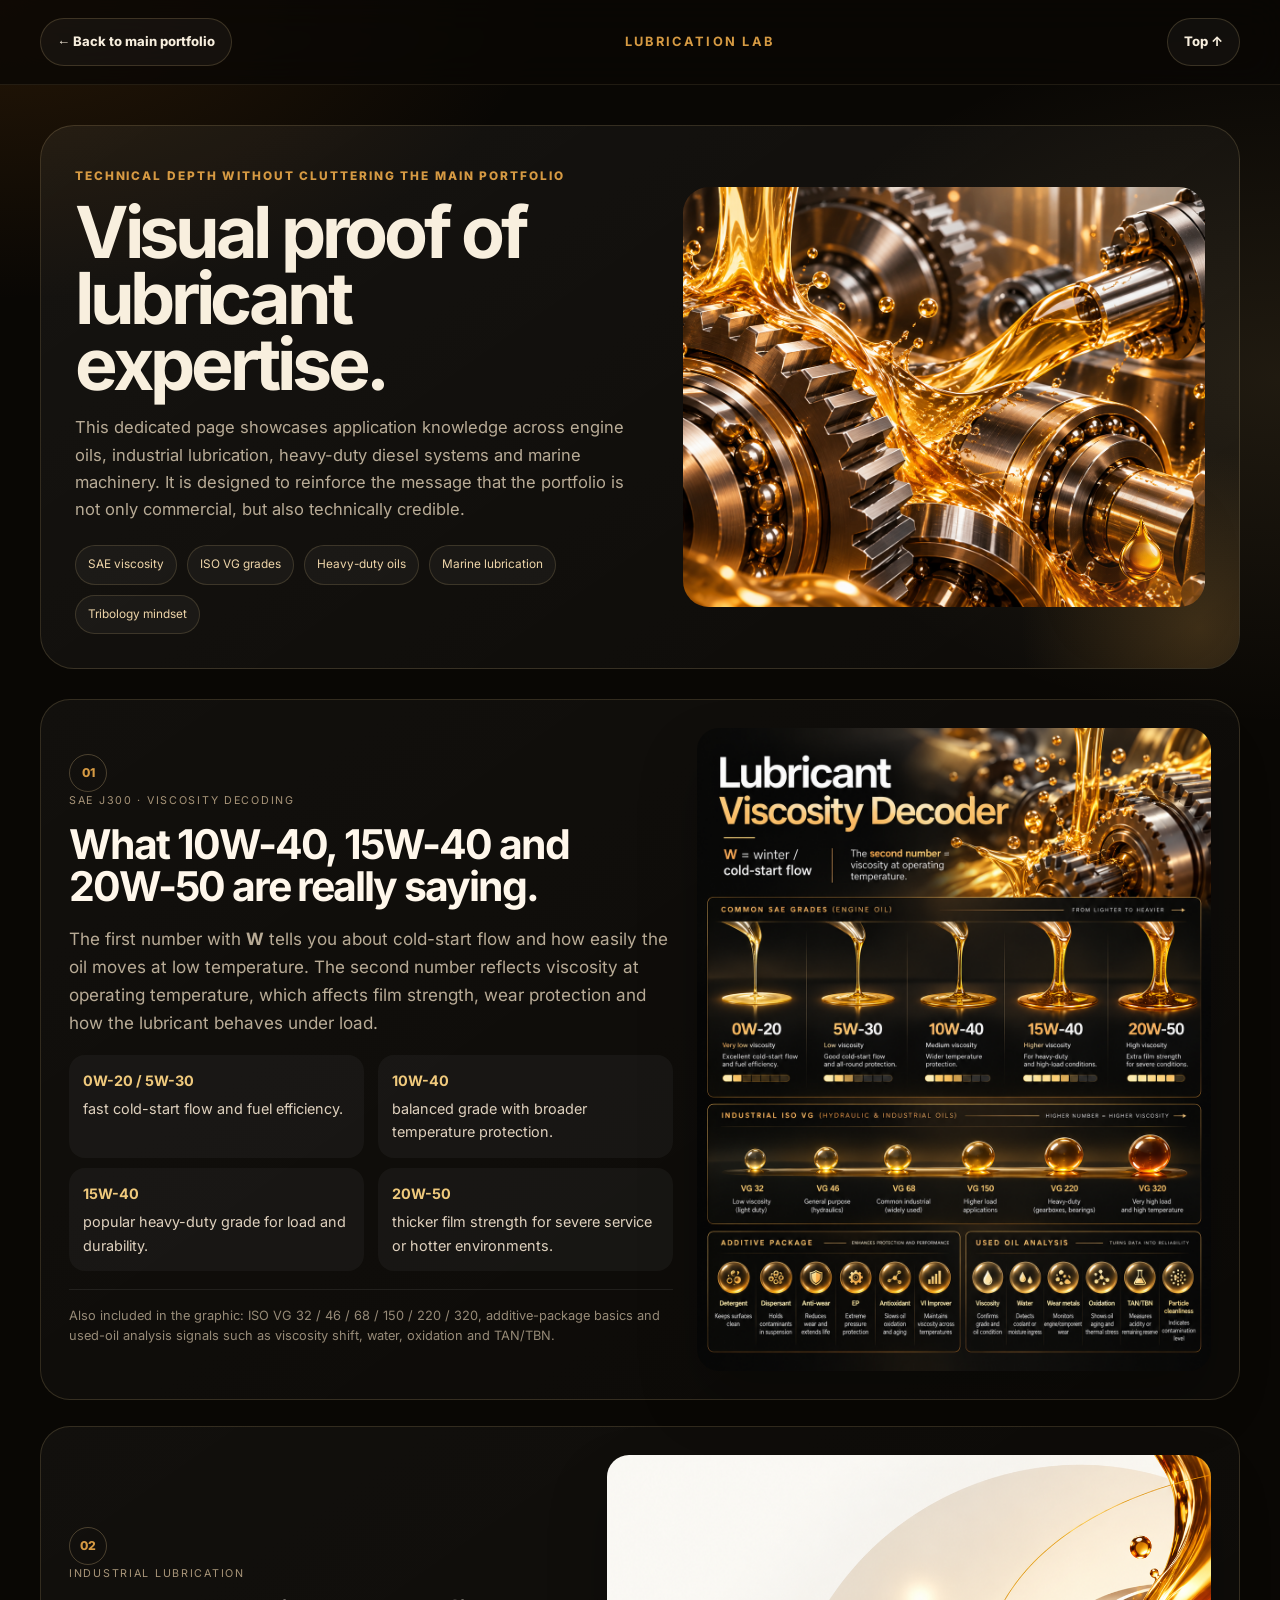
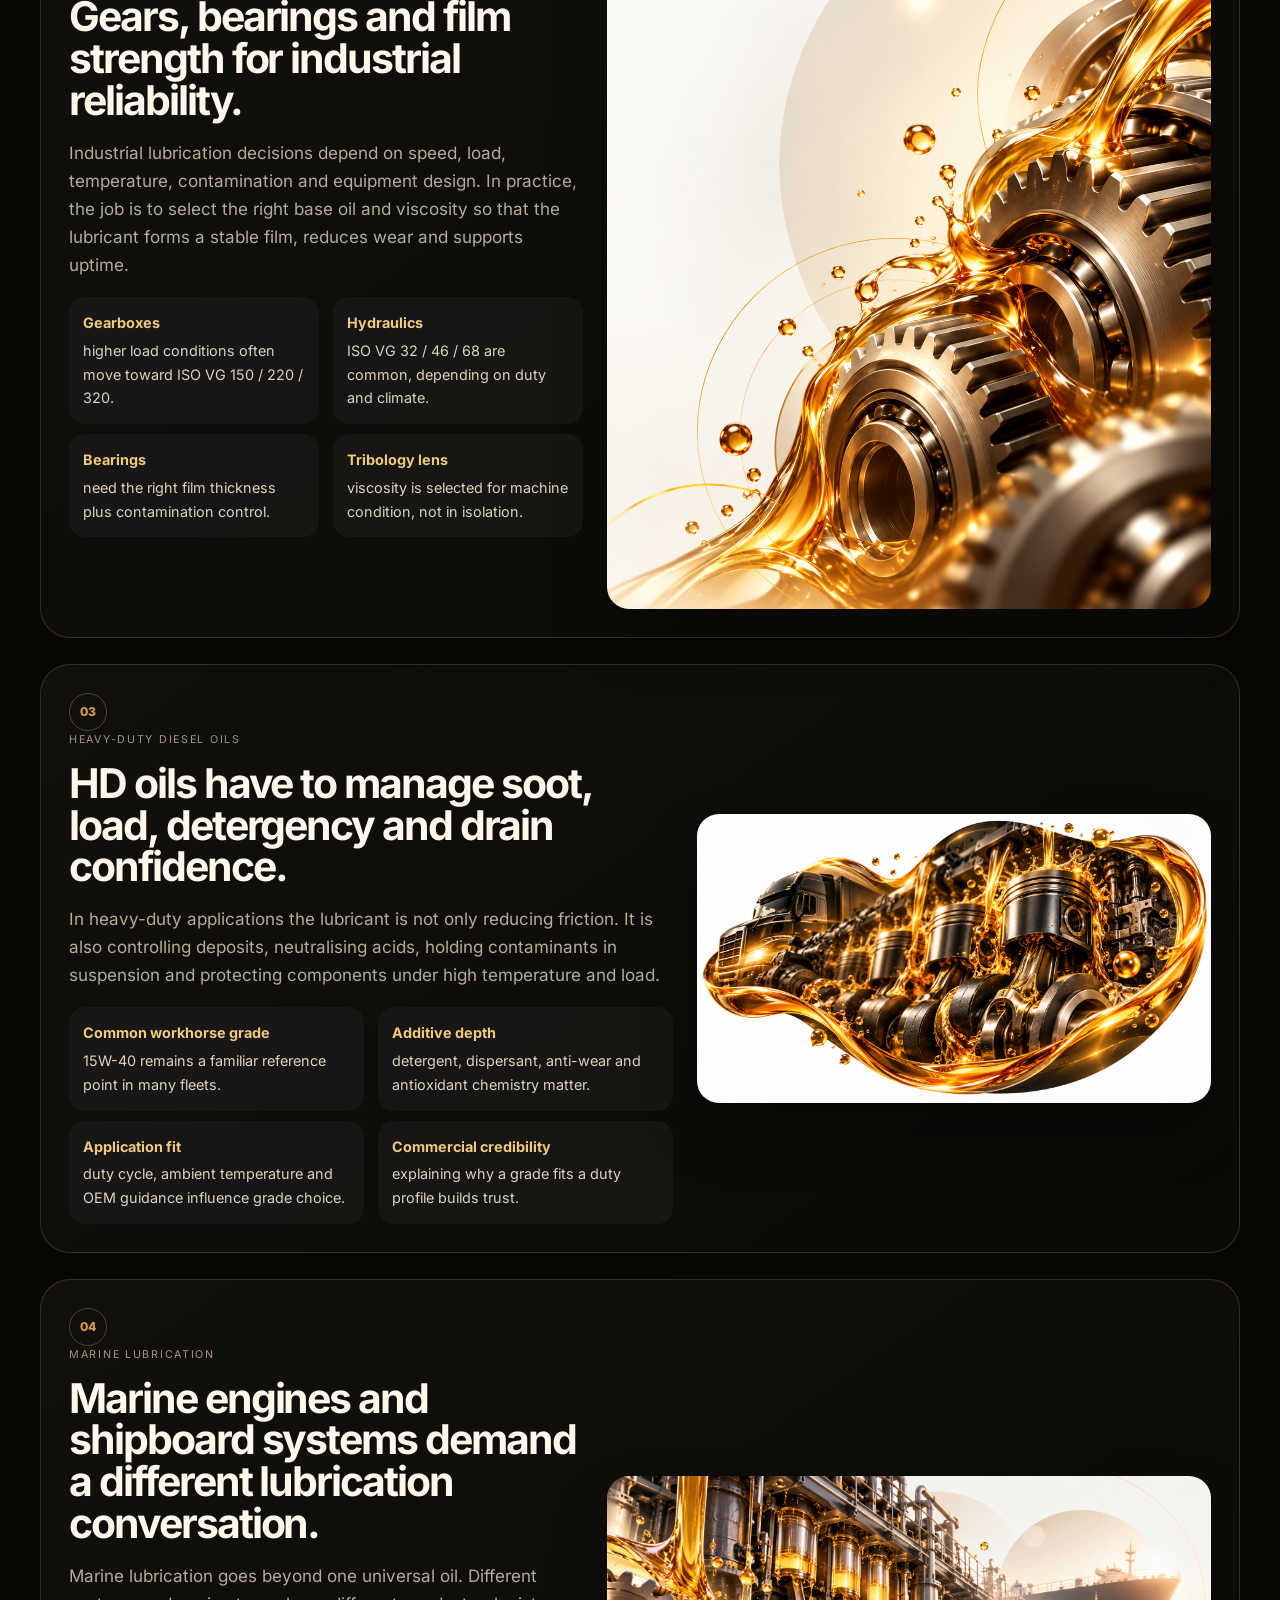
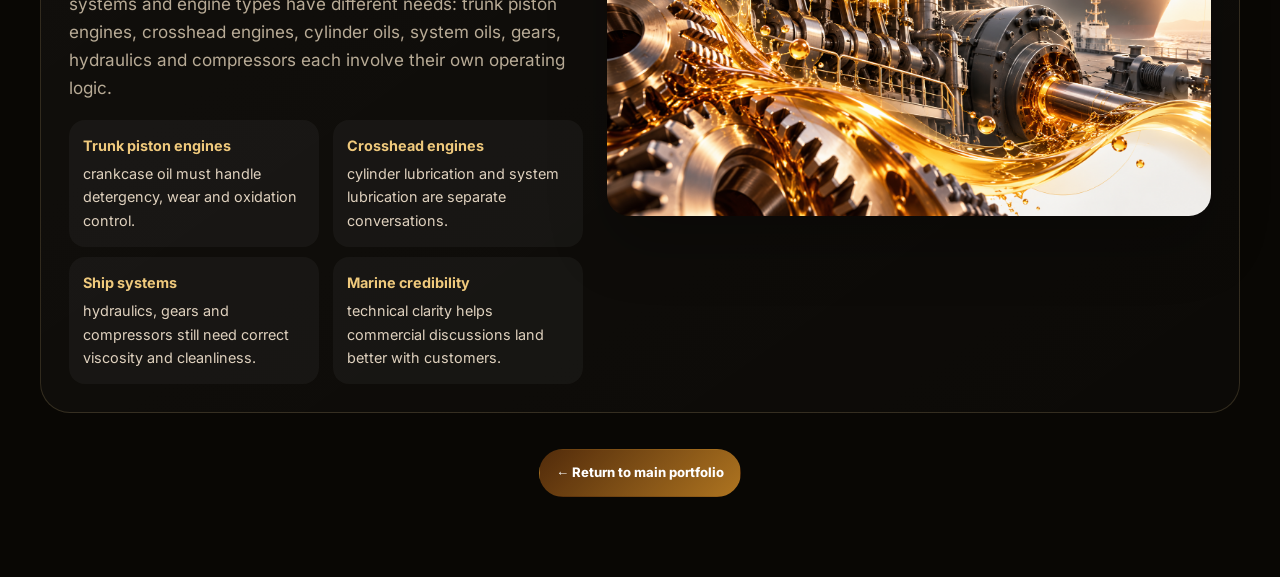
==== lubrication-lab.html @ 928e08c3 "Add files via upload" ====
<!doctype html>
<html lang="en">
<head>
  <meta charset="utf-8">
  <meta name="viewport" content="width=device-width, initial-scale=1, viewport-fit=cover">
  <link rel="icon" href="./favicon.ico" type="image/x-icon">
  <meta name="theme-color" content="#090704">
  <meta name="description" content="Lubrication Lab: visual technical portfolio page covering viscosity, industrial, heavy-duty and marine lubrication.">
  <title>Lubrication Lab | Himanshu Shekhar</title>
  <link rel="stylesheet" href="css/styles.css">
</head>
<body class="lab-page-body">
  <div class="lab-page-shell">
    <header class="lab-page-header">
      <a class="lab-back-link" href="index.html">← Back to main portfolio</a>
      <strong>Lubrication Lab</strong>
      <a class="lab-home-link" href="#lab-top">Top ↑</a>
    </header>

    <main class="lab-main" id="lab-top">
      <section class="lab-page-hero">
        <div>
          <span class="lab-page-kicker">Technical depth without cluttering the main portfolio</span>
          <h1>Visual proof of lubricant expertise.</h1>
          <p>This dedicated page showcases application knowledge across engine oils, industrial lubrication, heavy-duty diesel systems and marine machinery. It is designed to reinforce the message that the portfolio is not only commercial, but also technically credible.</p>
          <div class="lab-pill-row">
            <span>SAE viscosity</span>
            <span>ISO VG grades</span>
            <span>Heavy-duty oils</span>
            <span>Marine lubrication</span>
            <span>Tribology mindset</span>
          </div>
        </div>
        <div class="lab-page-hero-visual">
          <img class="main-visual" src="assets/golden-oil-in-motion-precision-machinery.png" alt="Golden lubricant flowing through precision machinery">
          <img class="lab-float-drop" src="assets/cursor-oil-drop.png" alt="">
        </div>
      </section>

      <div class="lab-sections">
        <section class="lab-section-card">
          <div class="lab-section-copy">
            <span class="lab-card-index">01</span>
            <small>SAE J300 · Viscosity decoding</small>
            <h2>What 10W-40, 15W-40 and 20W-50 are really saying.</h2>
            <p>The first number with <strong>W</strong> tells you about cold-start flow and how easily the oil moves at low temperature. The second number reflects viscosity at operating temperature, which affects film strength, wear protection and how the lubricant behaves under load.</p>
            <div class="lab-bullet-grid">
              <div><strong>0W-20 / 5W-30</strong> fast cold-start flow and fuel efficiency.</div>
              <div><strong>10W-40</strong> balanced grade with broader temperature protection.</div>
              <div><strong>15W-40</strong> popular heavy-duty grade for load and durability.</div>
              <div><strong>20W-50</strong> thicker film strength for severe service or hotter environments.</div>
            </div>
            <div class="lab-technical-note">Also included in the graphic: ISO VG 32 / 46 / 68 / 150 / 220 / 320, additive-package basics and used-oil analysis signals such as viscosity shift, water, oxidation and TAN/TBN.</div>
          </div>
          <div class="lab-section-media">
            <img src="assets/lubricant-viscosity-decoder.png" alt="Lubricant viscosity decoder infographic">
          </div>
        </section>

        <section class="lab-section-card reverse">
          <div class="lab-section-copy">
            <span class="lab-card-index">02</span>
            <small>Industrial lubrication</small>
            <h2>Gears, bearings and film strength for industrial reliability.</h2>
            <p>Industrial lubrication decisions depend on speed, load, temperature, contamination and equipment design. In practice, the job is to select the right base oil and viscosity so that the lubricant forms a stable film, reduces wear and supports uptime.</p>
            <div class="lab-bullet-grid">
              <div><strong>Gearboxes</strong> higher load conditions often move toward ISO VG 150 / 220 / 320.</div>
              <div><strong>Hydraulics</strong> ISO VG 32 / 46 / 68 are common, depending on duty and climate.</div>
              <div><strong>Bearings</strong> need the right film thickness plus contamination control.</div>
              <div><strong>Tribology lens</strong> viscosity is selected for machine condition, not in isolation.</div>
            </div>
          </div>
          <div class="lab-section-media">
            <img src="assets/amber-oil-flow-over-interlocking-gears.png" alt="Golden lubricant flowing over interlocking gears">
          </div>
        </section>

        <section class="lab-section-card">
          <div class="lab-section-copy">
            <span class="lab-card-index">03</span>
            <small>Heavy-duty diesel oils</small>
            <h2>HD oils have to manage soot, load, detergency and drain confidence.</h2>
            <p>In heavy-duty applications the lubricant is not only reducing friction. It is also controlling deposits, neutralising acids, holding contaminants in suspension and protecting components under high temperature and load.</p>
            <div class="lab-bullet-grid">
              <div><strong>Common workhorse grade</strong> 15W-40 remains a familiar reference point in many fleets.</div>
              <div><strong>Additive depth</strong> detergent, dispersant, anti-wear and antioxidant chemistry matter.</div>
              <div><strong>Application fit</strong> duty cycle, ambient temperature and OEM guidance influence grade choice.</div>
              <div><strong>Commercial credibility</strong> explaining why a grade fits a duty profile builds trust.</div>
            </div>
          </div>
          <div class="lab-section-media">
            <img src="assets/golden-oil-powering-a-heavy-duty-engine.png" alt="Heavy-duty engine with golden lubricant flow">
          </div>
        </section>

        <section class="lab-section-card reverse">
          <div class="lab-section-copy">
            <span class="lab-card-index">04</span>
            <small>Marine lubrication</small>
            <h2>Marine engines and shipboard systems demand a different lubrication conversation.</h2>
            <p>Marine lubrication goes beyond one universal oil. Different systems and engine types have different needs: trunk piston engines, crosshead engines, cylinder oils, system oils, gears, hydraulics and compressors each involve their own operating logic.</p>
            <div class="lab-bullet-grid">
              <div><strong>Trunk piston engines</strong> crankcase oil must handle detergency, wear and oxidation control.</div>
              <div><strong>Crosshead engines</strong> cylinder lubrication and system lubrication are separate conversations.</div>
              <div><strong>Ship systems</strong> hydraulics, gears and compressors still need correct viscosity and cleanliness.</div>
              <div><strong>Marine credibility</strong> technical clarity helps commercial discussions land better with customers.</div>
            </div>
          </div>
          <div class="lab-section-media">
            <img src="assets/golden-oil-and-marine-machinery.png" alt="Marine machinery and ship with golden lubricant flow">
          </div>
        </section>
      </div>

      <div class="lab-page-footer">
        <a class="lab-back-link" href="index.html">← Return to main portfolio</a>
      </div>
    </main>
  </div>

  <div class="custom-cursor" id="customCursor" aria-hidden="true"><span></span></div>
  <div class="touch-ripple" id="touchRipple" aria-hidden="true"></div>
  <script>
    (function(){
      const cursor = document.getElementById('customCursor');
      if (window.matchMedia('(pointer:fine)').matches && !window.matchMedia('(prefers-reduced-motion: reduce)').matches) {
        window.addEventListener('mousemove', function(event){
          cursor.style.transform = 'translate3d(' + event.clientX + 'px,' + event.clientY + 'px,0)';
          cursor.classList.add('is-active');
          cursor.classList.toggle('is-link', !!event.target.closest('a, button'));
          document.body.classList.toggle('cursor-over-link', !!event.target.closest('a, button'));
        }, {passive:true});
        document.documentElement.addEventListener('mouseleave', function(){
          cursor.classList.remove('is-active');
          cursor.classList.remove('is-link');
          document.body.classList.remove('cursor-over-link');
        });
      }
      window.addEventListener('pointerdown', function(event){
        if (event.pointerType === 'mouse') return;
        const ripple = document.getElementById('touchRipple');
        ripple.style.left = event.clientX + 'px';
        ripple.style.top = event.clientY + 'px';
        ripple.classList.remove('play');
        void ripple.offsetWidth;
        ripple.classList.add('play');
      }, {passive:true});
    })();
  </script>
</body>
</html>
---- css/styles.css ----
@font-face { font-family: "Inter"; src: url("../assets/fonts/inter.woff2") format("woff2"); font-weight: 100 900; font-style: normal; font-display: swap; }
@font-face { font-family: "Manrope"; src: url("../assets/fonts/manrope.woff2") format("woff2"); font-weight: 200 800; font-style: normal; font-display: swap; }
@font-face { font-family: "DM Sans"; src: url("../assets/fonts/dm-sans.woff2") format("woff2"); font-weight: 100 1000; font-style: normal; font-display: swap; }
@font-face { font-family: "IBM Plex Sans"; src: url("../assets/fonts/ibm-plex-sans.woff2") format("woff2"); font-weight: 100 700; font-style: normal; font-display: swap; }
@font-face { font-family: "Source Sans 3"; src: url("../assets/fonts/source-sans-3.woff2") format("woff2"); font-weight: 200 900; font-style: normal; font-display: swap; }
@font-face { font-family: "Work Sans"; src: url("../assets/fonts/work-sans.woff2") format("woff2"); font-weight: 100 900; font-style: normal; font-display: swap; }
@font-face { font-family: "Montserrat"; src: url("../assets/fonts/montserrat.woff2") format("woff2"); font-weight: 100 900; font-style: normal; font-display: swap; }
@font-face { font-family: "Open Sans"; src: url("../assets/fonts/open-sans.woff2") format("woff2"); font-weight: 300 800; font-style: normal; font-display: swap; }
@font-face { font-family: "Roboto"; src: url("../assets/fonts/roboto.woff2") format("woff2"); font-weight: 100 900; font-style: normal; font-display: swap; }
@font-face { font-family: "Noto Sans"; src: url("../assets/fonts/noto-sans.woff2") format("woff2"); font-weight: 100 900; font-style: normal; font-display: swap; }

:root {
  --bg: #f7f7f5;
  --surface: #ffffff;
  --text: #0a0a0a;
  --muted: #666666;
  --accent: #ff4d00;
  --accent-2: #0068ff;
  --border: #d8d8d8;
  --dark-section: #0a0a0a;
  --cursor-color: #ff4d00;
  --heading-font: "Inter", "Helvetica Neue", Arial, sans-serif;
  --body-font: "Inter", "Helvetica Neue", Arial, sans-serif;
  --base-size: 17px;
  --content-width: 1240px;
  --radius: 18px;
  --header-height: 76px;
  --ease: cubic-bezier(.2,.75,.25,1);
}

* { box-sizing: border-box; }
html { scroll-behavior: smooth; scroll-padding-top: calc(var(--header-height) + 20px); }
body {
  margin: 0;
  background: var(--bg);
  color: var(--text);
  font: 400 var(--base-size)/1.65 var(--body-font);
  text-rendering: optimizeLegibility;
  -webkit-font-smoothing: antialiased;
  overflow-x: hidden;
}
body.modal-open { overflow: hidden; }
body.nav-open { overflow-x: hidden; }
a { color: inherit; text-decoration: none; }
button, input, textarea, select { font: inherit; }
button { color: inherit; }
img { display: block; max-width: 100%; }
::selection { background: var(--accent); color: #fff; }

.skip-link {
  position: fixed; left: 16px; top: -60px; z-index: 2000;
  background: #fff; color: #000; padding: 12px 16px; border: 2px solid #000;
}
.skip-link:focus { top: 16px; }

.loading-screen {
  position: fixed; inset: 0; z-index: 5000; display: grid; place-items: center;
  align-content: center; gap: 18px; background: #080808; color: #fff;
  transition: opacity .5s var(--ease), visibility .5s;
}
.loading-screen.is-hidden { opacity: 0; visibility: hidden; }
.loading-mark {
  width: 68px; height: 68px; display: grid; place-items: center; border: 1px solid #fff;
  border-radius: 50%; font-weight: 800; letter-spacing: -.05em; animation: pulse 1.2s ease-in-out infinite;
}
.loading-screen span { color: #aaa; font-size: .82rem; letter-spacing: .12em; text-transform: uppercase; }

.site-header {
  position: fixed; inset: 0 0 auto; z-index: 1000; height: var(--header-height);
  display: grid; grid-template-columns: 52px 1fr auto; align-items: center; gap: 32px;
  padding: 0 max(24px, calc((100vw - var(--content-width)) / 2));
  background: color-mix(in srgb, var(--bg) 92%, transparent); border-bottom: 1px solid transparent;
  backdrop-filter: blur(18px); -webkit-backdrop-filter: blur(18px);
  transition: border-color .25s, background .25s;
}
.site-header.scrolled { border-color: var(--border); }
.brand-mark {
  width: 44px; height: 44px; display: grid; place-items: center; border: 1.5px solid var(--text);
  border-radius: 50%; font-family: var(--heading-font); font-size: .88rem; font-weight: 800;
  letter-spacing: -.06em; transition: background .25s, color .25s, transform .25s;
}
.brand-mark:hover { background: var(--text); color: var(--bg); transform: rotate(-8deg); }
.desktop-nav { display: flex; justify-content: center; align-items: center; gap: clamp(14px, 2vw, 30px); }
.desktop-nav a {
  position: relative; color: var(--muted); font-size: .78rem; font-weight: 520; letter-spacing: .01em;
  white-space: nowrap; transition: color .2s;
}
.desktop-nav a::after {
  content: ""; position: absolute; left: 0; right: 100%; bottom: -7px; height: 2px;
  background: var(--accent); transition: right .25s var(--ease);
}
.desktop-nav a:hover, .desktop-nav a.active { color: var(--text); }
.desktop-nav a:hover::after, .desktop-nav a.active::after { right: 0; }
.header-cta {
  padding: 10px 17px; border: 1px solid var(--text); border-radius: 999px;
  font-size: .78rem; font-weight: 750; transition: background .2s, color .2s, transform .2s;
}
.header-cta:hover { background: var(--text); color: var(--bg); transform: translateY(-2px); }
.menu-toggle { display: none; width: 44px; height: 44px; border: 0; background: transparent; padding: 10px; }
.menu-toggle span { display: block; height: 2px; margin: 6px 0; background: var(--text); transition: transform .25s; }
.menu-toggle[aria-expanded="true"] span:first-child { transform: translateY(4px) rotate(45deg); }
.menu-toggle[aria-expanded="true"] span:last-child { transform: translateY(-4px) rotate(-45deg); }
.mobile-nav { display: none; }

.hero {
  min-height: 100svh; width: min(var(--content-width), calc(100% - 48px)); margin: 0 auto;
  padding: calc(var(--header-height) + 9vh) 0 9vh; display: grid;
  grid-template-columns: minmax(0, 1fr); align-items: center;
  position: relative;
}
.hero-copy { max-width: 1180px; }
.eyebrow {
  margin: 0 0 22px; color: var(--accent); font-size: .74rem; font-weight: 800;
  letter-spacing: .16em; text-transform: uppercase;
}
.hero-title {
  margin: 0; max-width: 1160px; font-family: var(--heading-font); font-size: clamp(3.4rem, 7vw, 7.2rem);
  line-height: .98; letter-spacing: -.055em; font-weight: 470; text-wrap: balance;
}
.hero-title .accent-word { color: var(--accent); }
.hero-subtitle {
  max-width: 760px; margin: 34px 0 0; color: var(--muted); font-size: clamp(1rem, 1.35vw, 1.28rem);
  line-height: 1.65; text-wrap: pretty;
}
.hero-actions { display: flex; flex-wrap: wrap; gap: 12px; margin-top: 38px; }
.button {
  min-height: 52px; display: inline-flex; align-items: center; justify-content: center; padding: 14px 22px;
  border: 1px solid var(--text); border-radius: 999px; font-weight: 740; font-size: .92rem;
  cursor: pointer; transition: transform .25s var(--ease), background .2s, color .2s;
}
.button:hover { transform: translateY(-3px); }
.button-dark { background: var(--text); color: var(--bg); }
.button-dark:hover { background: var(--accent); border-color: var(--accent); color: #fff; }
.button-light { background: var(--bg); color: var(--text); }
.button-light:hover { background: var(--text); color: var(--bg); }
.hero-profile { align-self: end; margin-bottom: 9vh; }
.profile-visual {
  position: relative; aspect-ratio: 4 / 5; overflow: hidden; background: var(--text); border-radius: var(--radius);
  display: grid; place-items: center;
}
.profile-visual::after {
  content: ""; position: absolute; inset: 16px; border: 1px solid rgba(255,255,255,.3); border-radius: calc(var(--radius) - 7px);
}
.profile-visual img { width: 100%; height: 100%; object-fit: cover; filter: grayscale(100%); }
.profile-monogram { color: #fff; font: 800 clamp(4rem, 8vw, 8rem)/1 var(--heading-font); letter-spacing: -.09em; }
.profile-meta { display: grid; gap: 4px; padding-top: 14px; }
.profile-meta strong { font-size: .95rem; }
.profile-meta span { color: var(--muted); font-size: .78rem; line-height: 1.45; }
.scroll-cue {
  position: absolute; right: 0; bottom: 3vh; display: flex; align-items: center; gap: 12px;
  color: var(--muted); font-size: .72rem; letter-spacing: .1em; text-transform: uppercase;
}
.scroll-cue i { width: 42px; height: 1px; background: var(--text); position: relative; overflow: hidden; }
.scroll-cue i::after { content: ""; position: absolute; inset: 0; background: var(--accent); transform: translateX(-100%); animation: sweep 1.8s ease-in-out infinite; }

.portfolio-section { padding: clamp(88px, 11vw, 160px) max(24px, calc((100vw - var(--content-width)) / 2)); }
.portfolio-section.section-dark { background: var(--dark-section); color: var(--bg); }
.section-head { display: grid; grid-template-columns: .55fr 1.45fr; gap: 5vw; align-items: start; margin-bottom: clamp(50px, 7vw, 92px); }
.section-head .eyebrow { margin: 8px 0 0; }
.section-title-wrap h2 {
  margin: 0; max-width: 940px; font: 510 clamp(2.4rem, 5vw, 5.1rem)/1.04 var(--heading-font);
  letter-spacing: -.045em; text-wrap: balance;
}
.section-title-wrap p { max-width: 680px; margin: 24px 0 0; color: var(--muted); font-size: 1.02rem; }
.section-dark .section-title-wrap p { color: #a9a9a9; }

.metrics-grid { display: grid; grid-template-columns: repeat(4, 1fr); border-top: 1px solid #333; border-left: 1px solid #333; }
.metric-card { min-height: 230px; padding: clamp(25px, 3.5vw, 48px); border-right: 1px solid #333; border-bottom: 1px solid #333; }
.metric-value {
  color: var(--accent); font: 620 clamp(2.7rem, 4.6vw, 5.6rem)/.95 var(--heading-font);
  letter-spacing: -.055em; white-space: nowrap;
}
.metric-label { display: block; margin-top: 30px; color: #fff; font-size: 1rem; font-weight: 750; }
.metric-detail { display: block; margin-top: 7px; color: #999; font-size: .78rem; }

.capability-grid { display: grid; grid-template-columns: repeat(2, 1fr); gap: 16px; }
.capability-card {
  min-height: 320px; padding: clamp(30px, 4vw, 52px); background: var(--surface); border: 1px solid var(--border);
  border-radius: var(--radius); display: flex; flex-direction: column; transition: transform .35s var(--ease), background .25s, color .25s;
}
.capability-card:hover { transform: translateY(-8px); background: var(--text); color: var(--bg); }
.card-number { color: var(--accent); font-size: .75rem; font-weight: 800; letter-spacing: .12em; }
.capability-card h3 { max-width: 460px; margin: auto 0 18px; font: 540 clamp(1.7rem, 3vw, 3rem)/1.05 var(--heading-font); letter-spacing: -.04em; }
.capability-card p { max-width: 600px; margin: 0; color: var(--muted); font-size: .92rem; }
.capability-card:hover p { color: #b7b7b7; }
.tag-cloud { display: flex; flex-wrap: wrap; gap: 9px; margin: 0 0 34px; padding: 0 0 30px; border-bottom: 1px solid var(--border); }
.tag { padding: 10px 14px; border: 1px solid var(--border); border-radius: 999px; font-size: .75rem; font-weight: 700; }
.tag:nth-child(4n+1) { border-color: var(--accent); }
.tag:nth-child(4n+2) { border-color: var(--accent-2); }

.skills-grid { display: grid; grid-template-columns: repeat(2, minmax(0, 1fr)); gap: 16px; }
.skill-group {
  min-height: 300px; padding: clamp(28px, 3.5vw, 46px); background: var(--surface);
  border: 1px solid var(--border); border-radius: var(--radius);
}
.skill-group-commercial { grid-column: 1 / -1; }
.skill-group-head { display: flex; justify-content: space-between; align-items: flex-start; gap: 24px; margin-bottom: 32px; }
.skill-group-head span { color: var(--accent); font-size: .68rem; font-weight: 760; letter-spacing: .14em; }
.skill-group-head h3 { margin: 8px 0 0; font: 540 clamp(1.8rem, 3vw, 3.1rem)/1.05 var(--heading-font); letter-spacing: -.04em; }
.skill-group-head > strong { color: var(--muted); font: 420 2.6rem/1 var(--heading-font); letter-spacing: -.04em; }
.skill-pills { display: grid; grid-template-columns: repeat(2, minmax(0, 1fr)); gap: 9px; }
.skill-group-commercial .skill-pills { grid-template-columns: repeat(3, minmax(0, 1fr)); }
.skill-pill {
  display: flex; align-items: center; min-height: 46px; padding: 10px 14px;
  color: var(--text); background: var(--bg); border: 1px solid var(--border); border-radius: 10px;
  font-size: .78rem; font-weight: 560;
}
.skill-pill[hidden] { display: none !important; }
.skill-group-commercial .skill-pill:nth-child(6n+1) { border-color: var(--accent); }
.skill-group-commercial .skill-pill:nth-child(6n+4) { border-color: var(--accent-2); }
.skill-group-languages .skill-pill { min-height: 48px; padding-inline: 18px; font-size: .9rem; }
.skill-toggle {
  width: 100%; min-height: 46px; margin-top: 20px; padding: 10px 18px; border: 1px solid var(--accent);
  border-radius: 999px; color: var(--bg); background: var(--accent); cursor: pointer; font-size: .78rem; font-weight: 760;
  transition: transform .2s var(--ease), filter .2s var(--ease);
}
.skill-toggle:hover { transform: translateY(-2px); filter: saturate(1.12) brightness(1.04); }

.stories { display: grid; gap: 0; border-top: 1px solid var(--border); }
.story {
  display: grid; grid-template-columns: .55fr 1.2fr .5fr; gap: 4vw; align-items: center;
  min-height: 230px; padding: 36px 0; border-bottom: 1px solid var(--border); transition: padding .3s var(--ease);
}
.story:hover { padding-left: 18px; padding-right: 18px; }
.story-kicker { color: var(--accent); font-size: .7rem; font-weight: 800; letter-spacing: .13em; }
.story h3 { margin: 0; font: 540 clamp(1.55rem, 3vw, 3.2rem)/1.08 var(--heading-font); letter-spacing: -.04em; }
.story p { margin: 16px 0 0; color: var(--muted); font-size: .9rem; }
.story-result { justify-self: end; max-width: 180px; color: var(--text); font-weight: 800; text-align: right; }
.story-result::after { content: " ↗"; color: var(--accent); }

.steps-grid { display: grid; grid-template-columns: repeat(3, 1fr); gap: 14px; }
.step-card { min-height: 280px; padding: 32px; border: 1px solid #333; border-radius: var(--radius); display: flex; flex-direction: column; }
.step-card .card-number { color: var(--accent); }
.step-card h3 { margin: auto 0 14px; font: 560 2rem/1 var(--heading-font); letter-spacing: -.035em; }
.step-card p { margin: 0; color: #aaa; font-size: .86rem; }

.timeline { border-top: 1px solid var(--border); }
.experience-item { display: grid; grid-template-columns: .65fr 1.35fr; gap: 6vw; padding: 50px 0; border-bottom: 1px solid var(--border); }
.experience-meta { display: grid; align-content: start; gap: 7px; }
.experience-meta .dates { color: var(--accent); font-size: .73rem; font-weight: 800; letter-spacing: .08em; }
.experience-meta strong { font-size: 1rem; }
.experience-meta span { color: var(--muted); font-size: .8rem; }
.experience-body h3 { margin: 0; font: 560 clamp(1.7rem, 3vw, 3.2rem)/1.06 var(--heading-font); letter-spacing: -.04em; }
.experience-summary { max-width: 800px; margin: 18px 0 0; color: var(--muted); }
.experience-bullets { display: grid; gap: 10px; margin: 28px 0 0; padding: 0; list-style: none; }
.experience-bullets li { position: relative; padding-left: 22px; color: var(--muted); font-size: .9rem; }
.experience-bullets li::before { content: ""; position: absolute; left: 0; top: .68em; width: 7px; height: 7px; border-radius: 50%; background: var(--accent); }
.experience-bullets strong, .education-details strong { color: var(--text); font-weight: 800; }

.education-grid { display: grid; grid-template-columns: repeat(2, 1fr); gap: 16px; }
.education-card { min-height: 530px; padding: clamp(30px, 4vw, 52px); background: var(--surface); border-radius: var(--radius); display: flex; flex-direction: column; }
.education-card .dates { color: var(--accent); font-size: .73rem; font-weight: 800; letter-spacing: .08em; }
.education-card h3 { margin: 55px 0 12px; font: 540 clamp(2rem, 3.4vw, 3.6rem)/1.04 var(--heading-font); letter-spacing: -.045em; }
.education-card .institution { font-weight: 750; }
.education-card .result { display: inline-block; margin-top: 18px; color: var(--accent-2); font-weight: 800; }
.education-card .description { margin-top: 32px; color: var(--muted); }
.education-details { display: grid; gap: 10px; margin: auto 0 0; padding: 34px 0 0; list-style: none; border-top: 1px solid var(--border); }
.education-details li { color: var(--muted); font-size: .86rem; }
.education-subjects { margin-top: 28px; padding-top: 24px; border-top: 1px solid var(--border); }
.education-subjects > strong { display: block; margin-bottom: 12px; font-size: .7rem; letter-spacing: .11em; text-transform: uppercase; }
.education-subjects > div { display: flex; flex-wrap: wrap; gap: 7px; }
.education-subjects span { padding: 7px 10px; background: var(--bg); border: 1px solid var(--border); border-radius: 999px; color: var(--muted); font-size: .7rem; }
.education-certificate { width: 100%; margin-top: 22px; }

.thesis-card {
  margin-top: 16px; padding: clamp(34px, 5vw, 68px); color: var(--bg); background: var(--text);
  border-radius: var(--radius); overflow: hidden; position: relative;
}
.thesis-card::after { content: "T"; position: absolute; right: -2vw; bottom: -8vw; color: rgba(255,255,255,.045); font: 650 29vw/.7 var(--heading-font); pointer-events: none; }
.thesis-heading { position: relative; z-index: 1; display: grid; grid-template-columns: 1fr auto; gap: 40px; align-items: start; }
.thesis-heading span, .gate-eyebrow { color: var(--accent); font-size: .7rem; font-weight: 760; letter-spacing: .14em; }
.thesis-heading h3 { max-width: 980px; margin: 16px 0 0; font: 500 clamp(2.5rem, 5.7vw, 6.1rem)/1 var(--heading-font); letter-spacing: -.05em; }
.thesis-heading > strong { width: 92px; height: 92px; display: grid; place-items: center; border: 1px solid #555; border-radius: 50%; color: var(--accent); font-size: .7rem; letter-spacing: .08em; }
.thesis-subtitle { position: relative; z-index: 1; max-width: 880px; margin: 32px 0 0; color: #d5d5d5; font-size: clamp(1.05rem, 1.6vw, 1.35rem); }
.thesis-body { position: relative; z-index: 1; display: grid; grid-template-columns: 1.2fr .8fr; gap: 5vw; margin-top: 52px; padding-top: 36px; border-top: 1px solid #343434; }
.thesis-body p { margin: 0; color: #aaa; }
.thesis-tags { position: relative; z-index: 1; display: flex; flex-wrap: wrap; gap: 9px; margin-top: 38px; }
.thesis-tags span { padding: 9px 13px; border: 1px solid #444; border-radius: 999px; color: #ddd; font-size: .73rem; }
.thesis-tags span:nth-child(2n+1) { border-color: var(--accent); }
.thesis-actions { position: relative; z-index: 1; display: flex; flex-wrap: wrap; gap: 10px; margin-top: 36px; }
.thesis-actions .button-light { color: var(--bg); background: transparent; border-color: #666; }
.thesis-actions .button-light:hover { background: var(--bg); color: var(--text); }

.gate-card {
  margin-top: 16px; padding: clamp(34px, 5vw, 64px); display: grid; grid-template-columns: minmax(0, 1.25fr) minmax(290px, .75fr);
  gap: 6vw; align-items: center; background: var(--surface); border: 1px solid var(--border); border-radius: var(--radius);
}
.gate-copy h3 { margin: 16px 0 0; font: 520 clamp(2.5rem, 4.7vw, 5rem)/1 var(--heading-font); letter-spacing: -.05em; }
.gate-copy p { max-width: 720px; margin: 24px 0 0; color: var(--muted); }
.gate-tags { display: flex; flex-wrap: wrap; gap: 8px; margin-top: 30px; }
.gate-tags span { padding: 8px 12px; border: 1px solid var(--border); border-radius: 999px; font-size: .72rem; }
.gate-tags span:nth-child(1) { border-color: var(--accent); }
.gate-tags span:nth-child(2) { border-color: var(--accent-2); }
.gate-stat {
  justify-self: end; width: min(100%, 380px); aspect-ratio: 1; display: grid; place-items: center; align-content: center;
  padding: 36px; text-align: center; border: 3px solid var(--accent); border-right-color: var(--accent-2); border-radius: 50%;
}
.gate-stat strong { color: var(--accent); font: 620 clamp(2.7rem, 5vw, 5.6rem)/.9 var(--heading-font); letter-spacing: -.06em; }
.gate-stat span { max-width: 170px; margin-top: 18px; color: var(--muted); font-size: .78rem; }

.about-section { background: var(--bg); }
.about-grid { display: grid; grid-template-columns: minmax(0, 1.15fr) minmax(320px, .7fr); gap: 7vw; align-items: center; }
.about-eyebrow { color: var(--accent); font-size: .7rem; font-weight: 760; letter-spacing: .14em; }
.about-copy h2 { max-width: 820px; margin: 18px 0 0; font: 520 clamp(2.8rem, 5.3vw, 5.7rem)/1.02 var(--heading-font); letter-spacing: -.05em; }
.about-body { max-width: 780px; margin-top: 34px; }
.about-body p { margin: 0 0 18px; color: var(--muted); font-size: clamp(.98rem, 1.25vw, 1.16rem); line-height: 1.72; }
.about-photo { aspect-ratio: 4 / 5; overflow: hidden; border-radius: var(--radius); background: var(--text); }
.about-photo img { width: 100%; height: 100%; object-fit: cover; filter: grayscale(100%); }
.about-placeholder { width: 100%; height: 100%; display: grid; place-items: center; color: #fff; background: var(--text); }
.about-placeholder span { font: 500 clamp(5rem, 11vw, 10rem)/1 var(--heading-font); letter-spacing: -.08em; }

.credential-layout { display: grid; grid-template-columns: 1fr 1fr; gap: 6vw; align-items: start; }
.credential-list { display: grid; gap: 12px; }
.credential-button {
  width: 100%; display: grid; grid-template-columns: 1fr auto; gap: 20px; padding: 24px; text-align: left;
  background: var(--bg); color: var(--text); border: 1px solid var(--border); border-radius: var(--radius); cursor: pointer;
  transition: background .25s, color .25s, transform .25s;
}
.credential-button:hover { background: var(--text); color: var(--bg); transform: translateX(8px); }
.credential-button strong { display: block; font-size: 1rem; }
.credential-button span { display: block; margin-top: 6px; color: var(--muted); font-size: .78rem; }
.credential-button:hover span { color: #aaa; }
.credential-button i { align-self: center; color: var(--accent); font-size: 1.4rem; font-style: normal; }
.achievement-list { display: grid; gap: 0; border-top: 1px solid var(--border); }
.achievement-item { padding: 20px 0; border-bottom: 1px solid var(--border); color: var(--muted); }
.achievement-item::before { content: "✓"; margin-right: 12px; color: var(--accent); font-weight: 800; }

.contact-section { position: relative; overflow: hidden; }
.contact-section::after {
  content: "HS"; position: absolute; right: -2vw; bottom: -8vw; color: rgba(255,255,255,.035);
  font: 850 34vw/.7 var(--heading-font); letter-spacing: -.12em; pointer-events: none;
}
.contact-grid { position: relative; z-index: 1; display: grid; grid-template-columns: 1fr 1fr; gap: 7vw; align-items: end; }
.contact-title { margin: 0; max-width: 880px; font: 750 clamp(2.6rem, 6vw, 6.3rem)/.95 var(--heading-font); letter-spacing: -.065em; }
.contact-intro { max-width: 700px; margin: 28px 0 0; color: #aaa; }
.contact-links { display: grid; gap: 12px; }
.contact-link {
  display: flex; justify-content: space-between; gap: 20px; align-items: center; padding: 20px 0;
  border-bottom: 1px solid #333; font-size: 1rem; font-weight: 700; transition: color .2s, padding .25s;
}
.contact-link:hover { color: var(--accent); padding-left: 10px; }
.contact-link span { color: #888; font-size: .72rem; letter-spacing: .08em; text-transform: uppercase; }

.site-footer {
  min-height: 120px; display: flex; justify-content: space-between; align-items: center; gap: 30px;
  padding: 30px max(24px, calc((100vw - var(--content-width)) / 2)); border-top: 1px solid var(--border);
}
.site-footer div { display: grid; gap: 3px; }
.site-footer strong { font-size: .82rem; }
.site-footer span { color: var(--muted); font-size: .72rem; }
.owner-login { color: var(--muted); font-size: .74rem; border-bottom: 1px solid var(--border); transition: color .2s; }
.owner-login:hover { color: var(--text); }

.document-modal {
  width: min(1100px, calc(100vw - 32px)); height: min(92vh, 960px); padding: 0;
  color: var(--text); background: var(--bg); border: 1px solid var(--border); border-radius: var(--radius);
  box-shadow: 0 30px 90px rgba(0,0,0,.28); overflow: hidden;
}
.document-modal::backdrop { background: rgba(0,0,0,.82); backdrop-filter: blur(8px); }
.modal-bar { min-height: 72px; display: flex; justify-content: space-between; align-items: center; padding: 14px 18px 14px 24px; border-bottom: 1px solid var(--border); }
.modal-bar div { display: grid; gap: 2px; }
.modal-bar span { color: var(--muted); font-size: .68rem; letter-spacing: .1em; text-transform: uppercase; }
.modal-actions { display: flex; align-items: center; gap: 9px; }
.document-download { min-height: 44px; display: inline-flex; align-items: center; gap: 8px; padding: 9px 15px; border: 1px solid var(--border); border-radius: 999px; font-size: .76rem; }
.document-download:hover { color: var(--bg); background: var(--text); }
.document-download span { color: inherit; font-size: 1rem; }
.document-download b { font-weight: 650; }
.modal-close { width: 44px; height: 44px; border: 1px solid var(--border); border-radius: 50%; background: var(--bg); font-size: 1.6rem; cursor: pointer; }
.modal-close:hover { background: var(--text); color: var(--bg); }
.document-stage { height: calc(100% - 72px); overflow: auto; background: #e8e8e8; padding: 28px; }
.document-stage img { width: min(100%, 900px); margin: 0 auto; box-shadow: 0 8px 30px rgba(0,0,0,.18); }
.document-stage iframe { width: 100%; height: 100%; border: 0; background: #fff; }

.reveal { opacity: 0; transform: translateY(24px); transition: opacity .8s var(--ease), transform .8s var(--ease); }
.reveal.visible { opacity: 1; transform: none; }

.custom-cursor, .cursor-dot { display: none; position: fixed; left: 0; top: 0; z-index: 9999; pointer-events: none; }
.custom-cursor {
  width: 108px; height: 108px; margin: -54px 0 0 -54px; border: 0; border-radius: 50%;
  background: var(--cursor-color); opacity: 0; transform: scale(.72); transition: opacity .15s, transform .08s linear; will-change: transform;
}
.custom-cursor span {
  position: absolute; inset: 12px; display: grid; place-items: center; opacity: 0; color: #fff;
  font-size: 11px; font-weight: 720; line-height: 1.15; letter-spacing: .04em; text-align: center; text-transform: uppercase;
  transition: opacity .15s;
}
.custom-cursor.is-link { opacity: 1; }
.custom-cursor.is-link span { opacity: 1; }
.cursor-over-link, .cursor-over-link a, .cursor-over-link button { cursor: none !important; }
.cursor-dot { display: none !important; }
.touch-ripple { position: fixed; width: 18px; height: 18px; margin: -9px; border: 2px solid var(--accent); border-radius: 50%; pointer-events: none; z-index: 9999; opacity: 0; }
.touch-ripple.play { animation: touchPulse .45s ease-out; }

@keyframes pulse { 50% { transform: scale(.92); opacity: .65; } }
@keyframes sweep { 50%,100% { transform: translateX(100%); } }
@keyframes touchPulse { 0% { opacity: .8; transform: scale(.6); } 100% { opacity: 0; transform: scale(3.2); } }

@media (pointer: fine) and (prefers-reduced-motion: no-preference) {
  .custom-cursor { display: block; }
}

@media (max-width: 1060px) {
  .site-header { grid-template-columns: 48px 1fr auto; }
  .desktop-nav { display: none; }
  .header-cta { display: none; }
  .menu-toggle { display: block; justify-self: end; }
  .mobile-nav {
    position: absolute; top: 100%; left: 0; right: 0; height: calc(100vh - var(--header-height)); height: calc(100dvh - var(--header-height)); z-index: 1200;
    display: flex; flex-direction: column; gap: 0; padding: 28px 24px 60px;
    background: var(--bg); transform: translateX(100%); visibility: hidden; pointer-events: none;
    transition: transform .35s var(--ease), visibility .35s;
    overflow-y: auto; -webkit-overflow-scrolling: touch;
  }
  .mobile-nav.open { transform: none; visibility: visible; pointer-events: auto; }
  .mobile-nav a { display: block; padding: 18px 0; border-bottom: 1px solid var(--border); font: 720 1.5rem/1.08 var(--heading-font); letter-spacing: -.03em; }
  .hero { grid-template-columns: 1fr; padding-top: calc(var(--header-height) + 9vh); align-content: center; }
  .section-head { grid-template-columns: 1fr; gap: 20px; }
  .metrics-grid, .steps-grid { grid-template-columns: repeat(2, 1fr); }
  .story { grid-template-columns: .45fr 1.2fr; }
  .story-result { grid-column: 2; justify-self: start; text-align: left; }
}

@media (max-width: 720px) {
  :root { --header-height: 66px; --base-size: 16px; }
  .site-header { padding: 0 16px; }
  .brand-mark { width: 40px; height: 40px; }
  .hero { width: calc(100% - 32px); min-height: 100svh; padding-bottom: 64px; }
  .hero-title { font-size: clamp(3.15rem, 14.5vw, 5.2rem); line-height: .97; letter-spacing: -.055em; }
  .hero-subtitle { margin-top: 24px; font-size: 1rem; }
  .hero-actions { margin-top: 28px; }
  .button { width: 100%; }
  .scroll-cue { right: auto; left: 0; bottom: 20px; }
  .portfolio-section { padding: 88px 16px; }
  .section-head { margin-bottom: 45px; }
  .section-title-wrap h2 { font-size: clamp(2.55rem, 12vw, 4.2rem); }
  .metrics-grid { grid-template-columns: 1fr 1fr; }
  .metric-card { min-height: 180px; padding: 24px 18px; }
  .metric-value { font-size: clamp(2.45rem, 11vw, 4rem); }
  .metric-label { margin-top: 23px; font-size: .88rem; }
  .metric-detail { font-size: .68rem; }
  .capability-grid, .skills-grid, .education-grid, .credential-layout, .contact-grid, .about-grid { grid-template-columns: 1fr; }
  .skill-group-commercial { grid-column: auto; }
  .skill-group-commercial .skill-pills, .skill-pills { grid-template-columns: 1fr; }
  .capability-card { min-height: 275px; }
  .story { grid-template-columns: 1fr; gap: 16px; min-height: auto; padding: 30px 0; }
  .story-result { grid-column: auto; }
  .steps-grid { grid-template-columns: 1fr; }
  .step-card { min-height: 235px; }
  .experience-item { grid-template-columns: 1fr; gap: 28px; padding: 42px 0; }
  .education-card { min-height: 490px; }
  .thesis-heading { grid-template-columns: 1fr; }
  .thesis-heading > strong { width: 72px; height: 72px; }
  .thesis-body { grid-template-columns: 1fr; }
  .gate-card { grid-template-columns: 1fr; }
  .gate-stat { justify-self: center; width: min(100%, 330px); }
  .about-grid { gap: 46px; }
  .about-photo { width: min(100%, 500px); justify-self: center; }
  .credential-layout { gap: 52px; }
  .contact-grid { gap: 50px; }
  .site-footer { align-items: flex-start; flex-direction: column; min-height: 160px; }
  .document-modal { width: 100vw; height: 100dvh; max-height: none; border: 0; border-radius: 0; }
  .document-stage { padding: 12px; }
  .document-download b { display: none; }
}

@media (max-width: 390px) {
  .metrics-grid { grid-template-columns: 1fr; }
  .metric-card { min-height: 150px; }
}

@media (prefers-reduced-motion: reduce) {
  *, *::before, *::after { scroll-behavior: auto !important; animation-duration: .01ms !important; animation-iteration-count: 1 !important; transition-duration: .01ms !important; }
  .reveal { opacity: 1; transform: none; }
}

/* ==========================================================
   2026 PREMIUM LUBRICANT IDENTITY LAYER
   ========================================================== */
:root {
  --oil-deep: #0b0906;
  --oil-brown: #5a3214;
  --oil-copper: #9a571a;
  --oil-gold: #c7892d;
  --oil-light: #f2d69a;
  --oil-cream: #f7f0e3;
  --oil-glass: rgba(255,255,255,.065);
}

body {
  background:
    radial-gradient(900px 520px at 85% 5%, rgba(190,120,29,.10), transparent 65%),
    radial-gradient(760px 430px at 8% 36%, rgba(94,48,16,.06), transparent 70%),
    var(--bg);
}

.site-header {
  background: color-mix(in srgb, var(--bg) 88%, transparent);
  border-bottom-color: color-mix(in srgb, var(--oil-gold) 18%, transparent);
}
.desktop-nav a::after { background: linear-gradient(90deg, var(--oil-copper), var(--oil-gold), var(--oil-light)); }
.desktop-nav a:hover, .desktop-nav a.active { color: var(--oil-copper); }
.brand-mark { border-color: color-mix(in srgb, var(--oil-copper) 75%, var(--text)); }
.brand-mark:hover { background: linear-gradient(145deg, var(--oil-brown), var(--oil-gold)); border-color: transparent; color:#fff; }
.header-cta { border-color: var(--oil-copper); }
.header-cta:hover { background: linear-gradient(135deg,var(--oil-brown),var(--oil-gold)); border-color:transparent; }

.hero { overflow: hidden; isolation: isolate; }
.hero::before {
  content:""; position:absolute; width:580px; height:580px; right:-130px; top:12%; z-index:-2;
  border-radius: 42% 58% 63% 37% / 52% 36% 64% 48%;
  background:
    radial-gradient(circle at 35% 28%, rgba(255,239,199,.95) 0 2%, transparent 4%),
    radial-gradient(circle at 40% 32%, rgba(231,184,96,.38), transparent 25%),
    linear-gradient(145deg, rgba(70,35,11,.94), rgba(189,117,26,.76) 48%, rgba(246,216,153,.72));
  filter: blur(.2px) saturate(1.05);
  box-shadow: inset 35px 45px 80px rgba(255,255,255,.24), inset -50px -60px 110px rgba(21,10,3,.42), 0 50px 120px rgba(84,43,12,.16);
  opacity:.22; transform: rotate(-18deg);
}
.hero::after {
  content:""; position:absolute; left:-14vw; right:-14vw; bottom:-150px; height:310px; z-index:-1;
  background: radial-gradient(55% 100% at 50% 100%, rgba(158,91,19,.20), transparent 68%);
  filter: blur(25px);
}
.hero-copy { position:relative; z-index:2; max-width: 900px; }
.hero-title { letter-spacing:-.065em; }
.hero-title::after { content:""; display:block; width:110px; height:5px; margin-top:24px; border-radius:99px; background:linear-gradient(90deg,var(--oil-brown),var(--oil-gold),transparent); }
.lubricant-hero-art { position:absolute; right:0; top:50%; width:430px; height:430px; transform:translateY(-48%); pointer-events:none; z-index:1; }
.oil-orbit { position:absolute; inset:18%; border:1px solid rgba(154,87,26,.25); border-radius:50%; }
.orbit-a { transform:rotate(15deg) scaleX(1.3); }
.orbit-b { inset:28%; transform:rotate(-28deg) scaleY(1.35); border-color:rgba(199,137,45,.34); }
.hero-drop {
  position:absolute; width:125px; height:125px; left:51%; top:47%;
  transform:translate(-50%,-50%) rotate(45deg); border-radius:58% 42% 60% 40% / 66% 42% 58% 34%;
  background: linear-gradient(135deg,#3e220e 0%,#8d4e16 36%,#d59c42 72%,#f2d69a 100%);
  box-shadow: inset 14px 18px 28px rgba(255,255,255,.28), inset -18px -23px 32px rgba(37,17,4,.44), 0 25px 65px rgba(111,61,16,.32);
  animation: oilFloat 5s ease-in-out infinite;
}
.hero-drop::before { content:""; position:absolute; width:31%; height:22%; left:18%; top:15%; border-radius:50%; background:rgba(255,244,216,.48); filter:blur(3px); }
.hero-drop i { position:absolute; width:18px; height:18px; right:19px; bottom:22px; border-radius:50%; background:rgba(61,27,6,.34); }
.hero-art-label { position:absolute; left:50%; bottom:36px; transform:translateX(-50%); white-space:nowrap; font-size:.58rem; letter-spacing:.2em; color:var(--oil-copper); font-weight:800; }
@keyframes oilFloat { 0%,100%{transform:translate(-50%,-50%) rotate(45deg) translateY(0)} 50%{transform:translate(-50%,-50%) rotate(45deg) translateY(-12px)} }

/* Oil-drop pointer */
@media (pointer:fine) {
  html, body, a, button, [role="button"] { cursor:none !important; }
  .custom-cursor {
    width:24px !important; height:31px !important; margin:-15px 0 0 -12px !important;
    border:0 !important; border-radius:65% 35% 65% 35% / 70% 36% 64% 30% !important;
    background:linear-gradient(145deg,#4a260d 0%,#9c5a19 43%,#dfaa54 72%,#f7dea3 100%) !important;
    box-shadow:inset 3px 4px 6px rgba(255,255,255,.34),inset -4px -5px 7px rgba(34,14,2,.35),0 3px 10px rgba(70,35,7,.32) !important;
    transform-origin:center center; overflow:visible !important;
  }
  .custom-cursor::before { content:""; position:absolute; width:7px; height:5px; left:5px; top:5px; border-radius:50%; background:rgba(255,247,224,.62); filter:blur(.5px); }
  .custom-cursor span { display:none !important; }
  .custom-cursor.is-link { width:34px !important; height:43px !important; margin:-21px 0 0 -17px !important; filter:saturate(1.15); }
  .cursor-dot { display:none !important; }
}

/* Lubrication Lab */
.lubricant-lab { position:relative; overflow:hidden; background:
  radial-gradient(800px 480px at 12% 8%, rgba(175,103,24,.18), transparent 66%),
  radial-gradient(680px 520px at 94% 50%, rgba(203,146,54,.11), transparent 66%),
  #090704 !important; color:#f9f1df; }
.lubricant-lab::before { content:""; position:absolute; width:440px; height:620px; right:-250px; top:460px; border-radius:50%; background:rgba(187,110,28,.12); filter:blur(75px); }
.lab-head { display:grid; grid-template-columns: minmax(160px,.45fr) 1.55fr; gap:50px; align-items:start; margin-bottom:55px; }
.lab-head .eyebrow { color:var(--oil-light); }
.lab-head h2 { color:#fff8ec; }
.lab-head p { color:#bfb3a1; }
.lab-hero { position:relative; display:grid; grid-template-columns:1fr 1fr; gap:55px; align-items:center; min-height:420px; margin:0 0 28px; padding:52px; border:1px solid rgba(239,204,143,.14); border-radius:36px; background:linear-gradient(135deg,rgba(255,255,255,.055),rgba(255,255,255,.012)); overflow:hidden; }
.lab-hero::after { content:""; position:absolute; width:430px;height:430px;right:-160px;bottom:-260px;border-radius:50%;background:radial-gradient(circle,rgba(209,145,51,.26),transparent 67%); }
.micro-label { display:inline-block; margin-bottom:14px; color:#ddb56f; font-size:.7rem; font-weight:800; letter-spacing:.17em; }
.lab-hero h3 { margin:0 0 16px; font-size:clamp(2rem,3.5vw,4rem); line-height:1; letter-spacing:-.045em; }
.lab-hero p { max-width:650px;color:#c9bead; }
.lab-chip-row { display:flex;flex-wrap:wrap;gap:8px;margin-top:25px; }
.lab-chip-row span { border:1px solid rgba(227,184,109,.22); border-radius:99px; padding:8px 11px; font-size:.7rem; color:#ebd2a4; background:rgba(184,109,28,.06); }
.film-visual { position:relative; min-height:285px; perspective:700px; }
.bearing { position:absolute; left:8%; right:6%; height:66px; border-radius:50%; display:grid;place-items:center; font-size:.68rem; letter-spacing:.12em;text-transform:uppercase;color:#9f9483; background:linear-gradient(180deg,#5f6163,#252627 45%,#111); box-shadow:inset 0 5px 13px rgba(255,255,255,.16),0 15px 35px rgba(0,0,0,.35); }
.bearing-top { top:35px; transform:rotateX(64deg); }
.bearing-bottom { bottom:35px; transform:rotateX(64deg); }
.oil-film { position:absolute; left:13%; right:11%; top:50%; height:82px; transform:translateY(-50%) skewX(-13deg); border-radius:55% 45% 52% 48%; background:linear-gradient(90deg,rgba(76,35,7,.74),rgba(180,105,24,.95),rgba(244,207,132,.76),rgba(118,62,10,.9)); box-shadow:inset 0 12px 18px rgba(255,255,255,.18),0 10px 28px rgba(198,127,32,.2); overflow:hidden; }
.oil-film i { position:absolute; top:12%; width:55px;height:55px;border-radius:50%; background:rgba(255,226,164,.13); filter:blur(1px); animation:filmMove 4s linear infinite; }
.oil-film i:nth-child(2){left:25%;animation-delay:-1s}.oil-film i:nth-child(3){left:48%;animation-delay:-2s}.oil-film i:nth-child(4){left:70%;animation-delay:-3s}.oil-film i:nth-child(5){left:90%;animation-delay:-.5s}
.film-arrow { position:absolute; right:9%; top:53%; font-size:.66rem; color:#f0cb83; letter-spacing:.08em; }
@keyframes filmMove { from{transform:translateX(-90px)} to{transform:translateX(390px)} }
.lab-grid { display:grid; grid-template-columns:1fr 1fr; gap:28px; margin:28px 0; }
.lab-panel { position:relative; padding:34px; min-height:390px; border:1px solid rgba(243,213,161,.14); border-radius:28px; background:linear-gradient(145deg,rgba(255,255,255,.055),rgba(255,255,255,.016)); overflow:hidden; }
.lab-panel::after { content:""; position:absolute; width:180px;height:180px;right:-80px;bottom:-90px;border-radius:50%;background:rgba(202,134,42,.08);filter:blur(20px); }
.lab-panel-head { display:flex;gap:16px;align-items:flex-start;margin-bottom:24px; }
.lab-panel-head>span { min-width:36px;height:36px;border:1px solid rgba(224,179,97,.32);border-radius:50%;display:grid;place-items:center;color:#e1b96f;font-size:.7rem;font-weight:800; }
.lab-panel-head small { color:#a99b88;font-size:.62rem;letter-spacing:.14em; }
.lab-panel-head h3 { margin:4px 0 0;font-size:1.3rem;line-height:1.15;color:#fff7e8; }
.grade-big { display:flex;align-items:center;justify-content:center;gap:14px; margin:24px 0 27px;font-size:clamp(3.4rem,6vw,6rem);line-height:1;letter-spacing:-.08em; }
.grade-big b:first-child{background:linear-gradient(180deg,#fff1d1,#be7722);-webkit-background-clip:text;background-clip:text;color:transparent}.grade-big b:last-child{background:linear-gradient(180deg,#f0bd65,#7a3c0e);-webkit-background-clip:text;background-clip:text;color:transparent}.grade-big i{font-style:normal;color:#544534}
.grade-explain { display:grid;grid-template-columns:1fr 1fr;gap:13px; }
.grade-explain p { margin:0;padding:14px;border-radius:16px;background:rgba(255,255,255,.04); }
.grade-explain strong { display:block;color:#e6bd74;font-size:1.1rem;margin-bottom:5px }.grade-explain span{font-size:.78rem;color:#aaa093;line-height:1.45}
.grade-selector { display:flex;flex-wrap:wrap;gap:8px;margin-top:17px; }
.grade-btn { cursor:pointer;border:1px solid rgba(227,184,109,.22);background:transparent;color:#b9ad9b;padding:8px 10px;border-radius:99px;font-size:.72rem;transition:.2s; }
.grade-btn:hover,.grade-btn.active{background:linear-gradient(135deg,#70400f,#c4822e);color:white;border-color:transparent;transform:translateY(-1px)}
.technical-note { position:relative;z-index:1;margin:19px 0 0;padding-top:14px;border-top:1px solid rgba(255,255,255,.08);font-size:.73rem;color:#918676;line-height:1.5; }
.iso-axis { display:flex;justify-content:space-between;color:#7f7568;font-size:.62rem;text-transform:uppercase;letter-spacing:.14em;margin-bottom:8px; }
.iso-bars { display:grid;gap:9px; }
.iso-bars>div { width:var(--w); min-width:46%; padding:10px 12px;border-radius:5px 99px 99px 5px;background:linear-gradient(90deg,rgba(109,57,12,.75),rgba(205,141,48,.83),rgba(238,200,124,.7));color:#140b04;box-shadow:inset 0 1px rgba(255,255,255,.32); }
.iso-bars b { display:block;font-size:.78rem }.iso-bars span{display:block;font-size:.62rem;opacity:.72;white-space:nowrap}
.application-ribbon { margin:28px 0;padding:38px 34px;border-radius:28px;background:linear-gradient(135deg,rgba(123,66,16,.38),rgba(255,255,255,.03));border:1px solid rgba(230,184,105,.18); }
.application-title { display:flex;justify-content:space-between;align-items:end;gap:20px;margin-bottom:30px}.application-title>span{font-size:.64rem;letter-spacing:.16em;color:#e1b96f;font-weight:800}.application-title h3{margin:0;font-size:1.45rem}
.application-flow { display:grid;grid-template-columns:repeat(5,1fr);gap:12px; }
.application-flow article { min-height:175px;padding:18px 15px;border-radius:20px;background:rgba(10,7,4,.46);border:1px solid rgba(255,255,255,.07);transition:transform .25s,border-color .25s; }
.application-flow article:hover{transform:translateY(-5px);border-color:rgba(225,185,111,.32)}
.application-flow b{display:block;margin:15px 0 7px;font-size:.84rem}.application-flow span{display:block;color:#9f9587;font-size:.68rem;line-height:1.45}
.app-icon { display:block;position:relative;width:58px;height:58px;border-radius:18px;background:radial-gradient(circle at 32% 28%,#e9c984,#a36118 58%,#3e2109);box-shadow:inset 4px 5px 10px rgba(255,255,255,.17),0 9px 18px rgba(0,0,0,.22); }
.engine-icon::after{content:"";position:absolute;inset:17px 11px;border:3px solid rgba(255,255,255,.72);border-radius:4px;box-shadow:12px 0 0 -8px white}
.gear-icon::after{content:"⚙";position:absolute;inset:0;display:grid;place-items:center;color:#fff2d4;font-size:28px}.hydraulic-icon::after{content:"↕";position:absolute;inset:0;display:grid;place-items:center;color:#fff2d4;font-size:31px;font-weight:200}.grease-icon::after{content:"●";position:absolute;inset:0;display:grid;place-items:center;color:#fff2d4;font-size:31px}.marine-icon::after{content:"≈";position:absolute;inset:0;display:grid;place-items:center;color:#fff2d4;font-size:38px;font-weight:300}
.spec-ladder { display:grid;gap:12px; }
.spec-ladder>div { padding:16px 17px;border-left:3px solid #a96a1f;background:linear-gradient(90deg,rgba(182,106,22,.12),transparent); }
.spec-ladder b{display:block;color:#ecc77e;font-size:.78rem}.spec-ladder span{color:#a89d8d;font-size:.72rem}
.marine-machine { position:relative;height:100px;margin:-5px 0 15px; }
.ship-hull { position:absolute;left:8%;right:8%;top:30px;height:45px;clip-path:polygon(0 0,100% 0,88% 75%,18% 100%,5% 72%);background:linear-gradient(180deg,#555,#111);box-shadow:inset 0 4px rgba(255,255,255,.13)}
.ship-hull span{position:absolute;width:30px;height:13px;top:9px;background:#a66a23}.ship-hull span:nth-child(1){left:25%}.ship-hull span:nth-child(2){left:45%}.ship-hull span:nth-child(3){left:65%}
.marine-lines{position:absolute;left:10%;right:10%;bottom:5px;height:15px;overflow:hidden}.marine-lines i{position:absolute;left:-10%;width:120%;height:1px;background:linear-gradient(90deg,transparent,#c88a33,transparent);border-radius:50%;animation:wave 3s ease-in-out infinite}.marine-lines i:nth-child(2){top:5px;animation-delay:-1s}.marine-lines i:nth-child(3){top:10px;animation-delay:-2s}@keyframes wave{50%{transform:translateX(8%) scaleY(2)}}
.marine-cards { display:grid;gap:9px }.marine-cards>div{padding:12px;border-radius:12px;background:rgba(255,255,255,.035)}.marine-cards b{display:block;color:#ddba77;font-size:.76rem}.marine-cards span{display:block;color:#999083;font-size:.7rem;line-height:1.45}
.molecule-cloud{position:relative;height:250px;margin-top:-5px}.molecule-cloud span{position:absolute;left:var(--x);top:var(--y);padding:7px 10px;border-radius:99px;background:rgba(197,129,41,.13);border:1px solid rgba(222,177,96,.2);font-size:.66rem;color:#e6c689;z-index:2}.molecule-cloud svg{position:absolute;inset:0;width:100%;height:100%}.molecule-cloud path{stroke:rgba(205,144,51,.27);stroke-width:.8;fill:none}
.analysis-dials{display:grid;grid-template-columns:repeat(3,1fr);gap:24px 14px;margin-top:20px}.analysis-dials>div{text-align:center}.analysis-dials i{display:block;width:64px;height:64px;margin:0 auto 10px;border-radius:50%;background:conic-gradient(#c98a32 var(--p),rgba(255,255,255,.08) 0);position:relative}.analysis-dials i::after{content:"";position:absolute;inset:6px;border-radius:50%;background:#15100b}.analysis-dials b{display:block;font-size:.72rem;color:#e2bd76}.analysis-dials span{display:block;font-size:.59rem;color:#82786b;line-height:1.35}
.stribeck { display:grid;grid-template-columns:.8fr 1.2fr;gap:34px;align-items:center;margin-top:28px;padding:38px;border:1px solid rgba(238,200,128,.14);border-radius:28px;background:rgba(255,255,255,.025); }
.stribeck-copy>span{font-size:.66rem;color:#d7aa5e;letter-spacing:.15em}.stribeck-copy h3{font-size:1.55rem;margin:8px 0 10px}.stribeck-copy p{color:#9e9486;font-size:.82rem}.stribeck-chart svg{width:100%;height:270px;overflow:visible}.stribeck-chart .gridline{fill:none;stroke:rgba(255,255,255,.13);stroke-width:1}.stribeck-chart .curve{fill:none;stroke:url(#curveGlow);stroke-width:6;stroke-linecap:round;filter:drop-shadow(0 0 8px rgba(199,137,45,.25))}.stribeck-chart text{fill:#8e8375;font-size:13px}

/* Give existing sections a subtler lubricant material language */
.section-dark { background:linear-gradient(145deg,#080706,#0f0b07 58%,#171006) !important; }
.metric-card, .step-card { border-color:rgba(205,143,52,.24) !important; }
.metric-value, .card-number, .story-kicker, .about-eyebrow { color:var(--oil-copper) !important; }
.tag { border-color:rgba(154,87,26,.22) !important; background:linear-gradient(135deg,rgba(181,106,22,.08),rgba(255,255,255,.24)) !important; }
.capability-card:hover, .education-card:hover, .skill-group:hover { border-color:rgba(176,106,27,.38) !important; box-shadow:0 22px 60px rgba(83,42,8,.08); }

@media (max-width: 1050px) {
  .lubricant-hero-art { opacity:.28; right:-120px; }
  .lab-grid,.lab-hero,.stribeck { grid-template-columns:1fr; }
  .application-flow { grid-template-columns:repeat(3,1fr); }
}
@media (max-width: 720px) {
  .lubricant-hero-art { display:none; }
  .lab-head { grid-template-columns:1fr;gap:8px; }
  .lab-hero,.lab-panel,.stribeck { padding:24px;border-radius:22px; }
  .lab-hero { min-height:auto; }
  .film-visual { min-height:250px; }
  .grade-explain { grid-template-columns:1fr; }
  .application-title{align-items:start;flex-direction:column}.application-flow{grid-template-columns:1fr 1fr}.analysis-dials{grid-template-columns:repeat(2,1fr)}
  .stribeck-chart svg { height:210px; }
}
@media (prefers-reduced-motion:reduce){ .hero-drop,.oil-film i,.marine-lines i{animation:none!important} }



/* ===== Final refinement: compact hero, edge-to-edge graphic, always-visible oil-drop cursor ===== */
.hero {
  width: 100%;
  max-width: none;
  min-height: calc(100svh - var(--header-height));
  margin: 0;
  padding: calc(var(--header-height) + 42px) 0 36px max(24px, calc((100vw - var(--content-width)) / 2));
  display: flex;
  align-items: center;
}
.hero-copy {
  position: relative;
  z-index: 2;
  max-width: min(640px, 48vw);
}
.hero-title {
  max-width: 10ch;
  font-size: clamp(2.9rem, 5.35vw, 5.35rem);
  line-height: .92;
  letter-spacing: -.06em;
}
.hero-subtitle {
  max-width: 620px;
  margin-top: 24px;
  font-size: clamp(1rem, 1.18vw, 1.18rem);
  line-height: 1.55;
}
.hero-actions { margin-top: 28px; }
.hero-media {
  position: absolute;
  top: calc(var(--header-height) + 8px);
  right: 0;
  bottom: 0;
  width: min(50vw, 760px);
  display: flex;
  align-items: center;
  justify-content: flex-end;
  overflow: visible;
  z-index: 1;
}
.hero-media img {
  width: 100%;
  height: min(72vh, 760px);
  object-fit: cover;
  object-position: right center;
  filter: saturate(1.03) contrast(1.02);
  mask-image: linear-gradient(90deg, transparent 0%, rgba(0,0,0,.18) 12%, rgba(0,0,0,.82) 30%, #000 52%);
  -webkit-mask-image: linear-gradient(90deg, transparent 0%, rgba(0,0,0,.18) 12%, rgba(0,0,0,.82) 30%, #000 52%);
}
.hero-media-glow {
  position: absolute;
  inset: auto 30px 12% auto;
  width: 52%;
  height: 42%;
  border-radius: 50%;
  background: radial-gradient(circle, rgba(208,153,60,.18), transparent 68%);
  filter: blur(15px);
  pointer-events: none;
}
.hero-media-chip {
  position: absolute;
  right: 48px;
  bottom: 24px;
  padding: 10px 14px;
  border: 1px solid rgba(182,106,22,.28);
  border-radius: 999px;
  background: rgba(247,247,245,.78);
  backdrop-filter: blur(8px);
  color: var(--oil-copper);
  font-size: .72rem;
  font-weight: 780;
  letter-spacing: .12em;
  text-transform: uppercase;
}
.scroll-cue { left: max(24px, calc((100vw - var(--content-width)) / 2)); right: auto; bottom: 18px; }
.lubricant-hero-art { display: none !important; }

@media (pointer:fine) and (prefers-reduced-motion:no-preference) {
  html, body, a, button, [role="button"] { cursor:none !important; }
  .custom-cursor {
    display:block;
    width: 18px !important;
    height: 22px !important;
    margin: -11px 0 0 -9px !important;
    border: 0 !important;
    border-radius: 0 !important;
    background: url('../assets/cursor-oil-drop.png') center/contain no-repeat !important;
    opacity: 0;
    transition: transform .08s linear, opacity .15s ease, width .14s ease, height .14s ease, margin .14s ease, filter .14s ease;
    box-shadow: none !important;
    overflow: visible !important;
  }
  .custom-cursor::before { display:none !important; }
  .custom-cursor.is-active { opacity: 1; }
  .custom-cursor.is-link {
    width: 34px !important;
    height: 42px !important;
    margin: -21px 0 0 -17px !important;
    filter: saturate(1.12) drop-shadow(0 3px 8px rgba(99,57,16,.18));
  }
  .custom-cursor span { display:none !important; }
}

/* ===== Standalone Lubrication Lab page ===== */
.lab-page-body {
  --lab-bg: #090704;
  --lab-surface: rgba(255,255,255,.05);
  --lab-border: rgba(242,209,146,.16);
  --lab-text: #f8efde;
  --lab-muted: #b8ab96;
  --lab-accent: #d69a43;
  margin: 0;
  background:
    radial-gradient(900px 500px at 0% 0%, rgba(169,96,18,.18), transparent 60%),
    radial-gradient(900px 600px at 100% 10%, rgba(234,194,123,.10), transparent 58%),
    var(--lab-bg);
  color: var(--lab-text);
}
.lab-page-body a { color: inherit; text-decoration: none; }
.lab-page-shell { min-height: 100svh; }
.lab-page-header {
  position: sticky; top: 0; z-index: 20;
  display: flex; align-items: center; justify-content: space-between; gap: 18px;
  padding: 18px max(24px, calc((100vw - 1200px) / 2));
  background: rgba(9,7,4,.78); backdrop-filter: blur(18px);
  border-bottom: 1px solid rgba(242,209,146,.1);
}
.lab-back-link, .lab-home-link {
  display: inline-flex; align-items: center; gap: 10px;
  padding: 12px 16px; border-radius: 999px; font-size: .82rem; font-weight: 760;
  border: 1px solid rgba(242,209,146,.18);
  background: rgba(255,255,255,.04);
}
.lab-page-header strong { font-size: .8rem; letter-spacing: .18em; color: var(--lab-accent); text-transform: uppercase; }
.lab-main { padding: 40px max(24px, calc((100vw - 1200px) / 2)) 80px; }
.lab-page-hero {
  display: grid; grid-template-columns: 1.05fr .95fr; gap: 32px; align-items: center;
  padding: 34px; border-radius: 34px; border: 1px solid var(--lab-border);
  background: linear-gradient(145deg, rgba(255,255,255,.055), rgba(255,255,255,.018));
  overflow: hidden; position: relative;
}
.lab-page-hero::after {
  content: ""; position: absolute; width: 360px; height: 360px; right: -140px; bottom: -140px; border-radius: 50%;
  background: radial-gradient(circle, rgba(214,154,67,.22), transparent 70%);
}
.lab-page-kicker { display: inline-block; margin-bottom: 14px; color: var(--lab-accent); font-weight: 800; font-size: .74rem; letter-spacing: .16em; text-transform: uppercase; }
.lab-page-hero h1 { margin: 0; max-width: 12ch; font-size: clamp(2.8rem, 5.6vw, 5.1rem); line-height: .92; letter-spacing: -.06em; }
.lab-page-hero p { max-width: 650px; color: var(--lab-muted); font-size: 1.03rem; line-height: 1.65; }
.lab-pill-row { display: flex; flex-wrap: wrap; gap: 10px; margin-top: 22px; }
.lab-pill-row span { padding: 9px 12px; border-radius: 999px; font-size: .74rem; border: 1px solid rgba(242,209,146,.16); background: rgba(255,255,255,.04); color: #eed5a9; }
.lab-page-hero-visual { position: relative; min-height: 420px; display: grid; place-items: center; }
.lab-page-hero-visual img.main-visual { width: 100%; height: 100%; object-fit: cover; border-radius: 26px; }
.lab-float-drop { position: absolute; width: 80px; right: 24px; bottom: 18px; filter: drop-shadow(0 16px 40px rgba(0,0,0,.3)); }
.lab-sections { display: grid; gap: 26px; margin-top: 30px; }
.lab-section-card {
  display: grid; grid-template-columns: 1.08fr .92fr; gap: 24px; align-items: center;
  padding: 28px; border: 1px solid var(--lab-border); border-radius: 30px;
  background: linear-gradient(145deg, rgba(255,255,255,.04), rgba(255,255,255,.015));
}
.lab-section-card.reverse { grid-template-columns: .92fr 1.08fr; }
.lab-section-card.reverse .lab-section-media { order: 2; }
.lab-section-card.reverse .lab-section-copy { order: 1; }
.lab-section-media img { width: 100%; display: block; border-radius: 22px; box-shadow: 0 30px 60px rgba(0,0,0,.22); }
.lab-card-index { display: inline-flex; min-width: 38px; min-height: 38px; border-radius: 50%; align-items: center; justify-content: center; border: 1px solid rgba(242,209,146,.26); color: var(--lab-accent); font-size: .76rem; font-weight: 800; }
.lab-section-copy small { display: block; margin: 0 0 10px; color: #a89579; font-size: .67rem; letter-spacing: .16em; text-transform: uppercase; }
.lab-section-copy h2 { margin: 14px 0 12px; font-size: clamp(1.8rem, 3.2vw, 3rem); line-height: 1.02; letter-spacing: -.05em; color: #fff7eb; }
.lab-section-copy p { color: var(--lab-muted); line-height: 1.65; }
.lab-bullet-grid { display: grid; grid-template-columns: repeat(2, minmax(0, 1fr)); gap: 10px 14px; margin-top: 18px; }
.lab-bullet-grid div { padding: 14px; border-radius: 16px; background: rgba(255,255,255,.04); color: #dfd1be; font-size: .9rem; }
.lab-bullet-grid strong { display: block; color: #efc97c; margin-bottom: 4px; }
.lab-technical-note { margin-top: 18px; padding-top: 16px; border-top: 1px solid rgba(255,255,255,.08); color: #968a77; font-size: .8rem; line-height: 1.5; }
.lab-page-footer { display: flex; justify-content: center; margin-top: 36px; }
.lab-page-footer .lab-back-link { background: linear-gradient(135deg, rgba(100,53,12,.8), rgba(188,125,35,.92)); border-color: transparent; color: #fff; }
@media (max-width: 980px) {
  .lab-page-hero, .lab-section-card, .lab-section-card.reverse { grid-template-columns: 1fr; }
  .lab-section-card.reverse .lab-section-media, .lab-section-card.reverse .lab-section-copy { order: initial; }
}
@media (max-width: 720px) {
  .hero {
    min-height: auto;
    padding: calc(var(--header-height) + 24px) 16px 40px;
    display: block;
  }
  .hero-copy { max-width: 100%; padding-right: 0; }
  .hero-title { max-width: 100%; font-size: clamp(2.45rem, 12vw, 4rem); }
  .hero-subtitle { font-size: 1rem; }
  .hero-media {
    position: relative;
    top: auto; right: auto; bottom: auto;
    width: calc(100% + 16px);
    margin: 22px -16px 0;
  }
  .hero-media img { height: 280px; mask-image: linear-gradient(180deg, rgba(0,0,0,.86), #000); -webkit-mask-image: linear-gradient(180deg, rgba(0,0,0,.86), #000); }
  .hero-media-chip { right: 20px; bottom: 16px; font-size: .62rem; }
  .scroll-cue { left: 16px; }
  .lab-main { padding: 22px 16px 56px; }
  .lab-page-header { padding: 14px 16px; }
  .lab-page-hero { padding: 22px; }
  .lab-page-hero-visual { min-height: 270px; }
  .lab-bullet-grid { grid-template-columns: 1fr; }
}
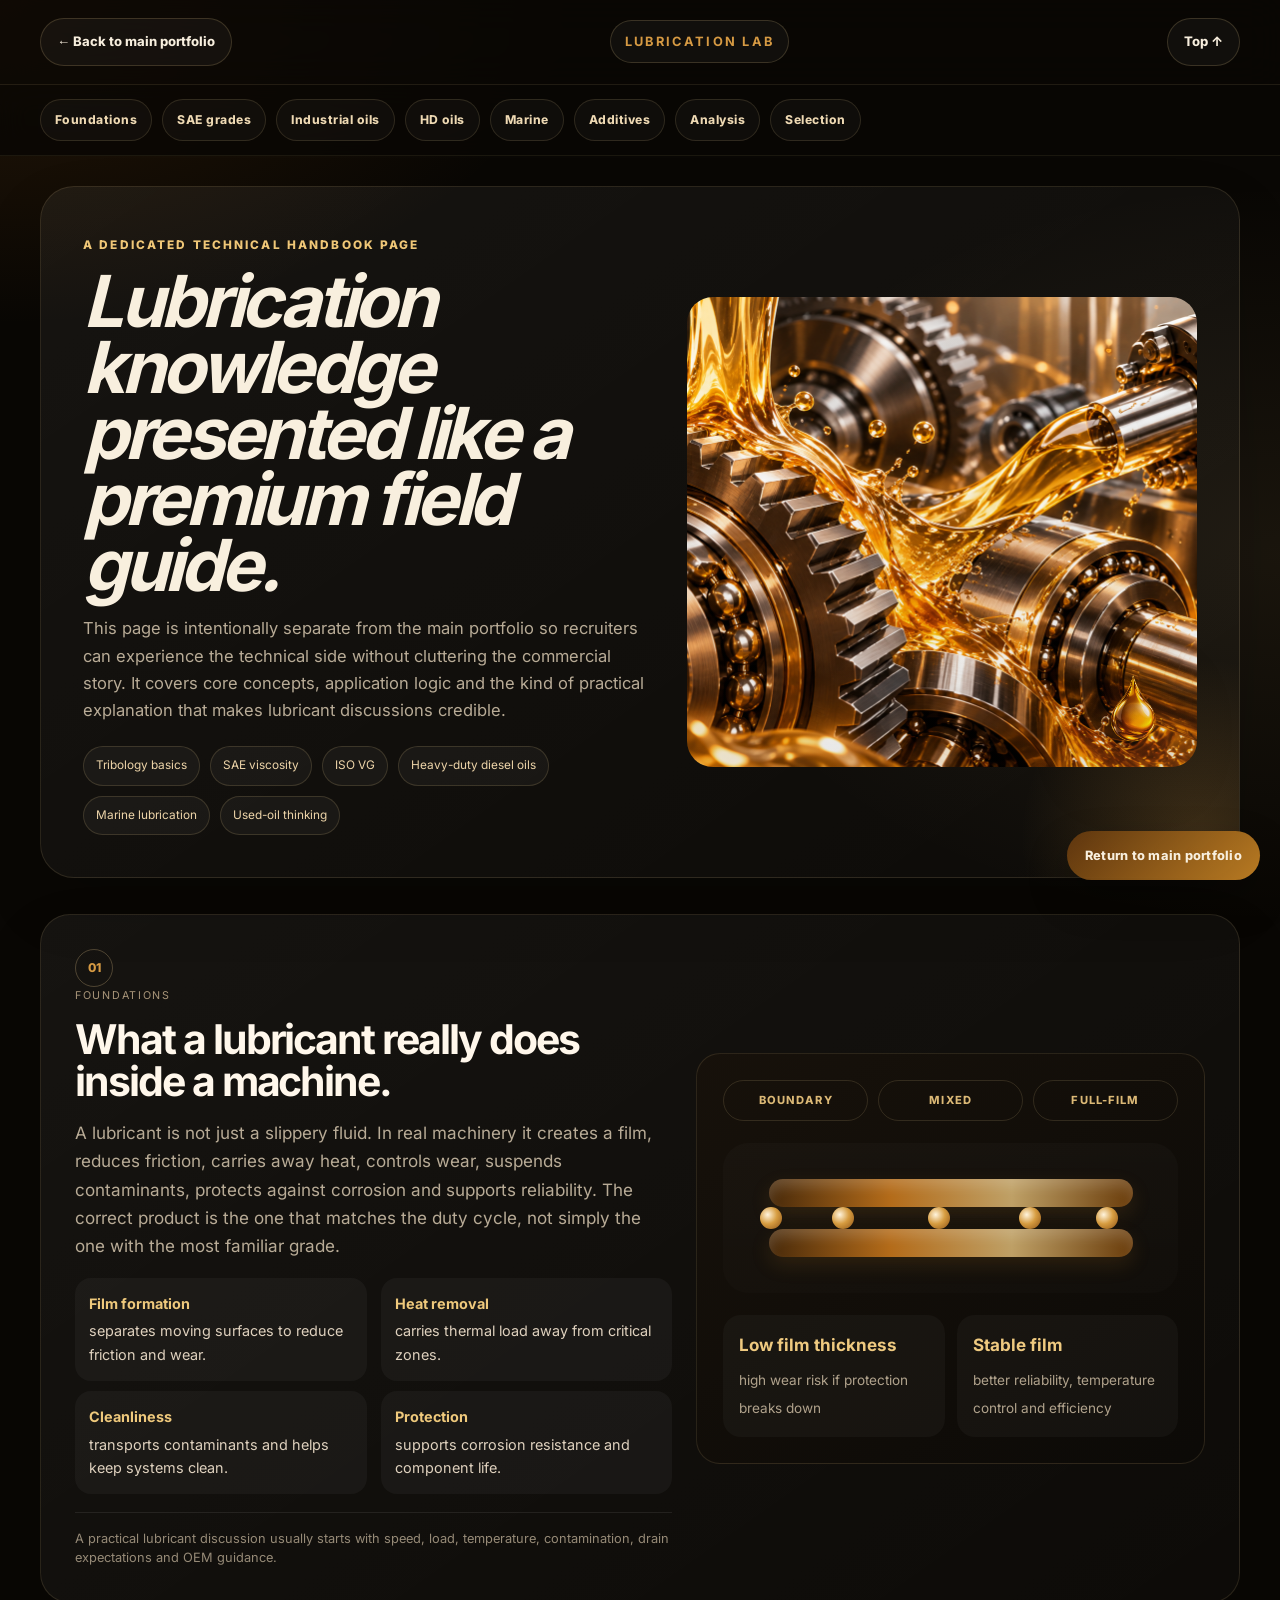
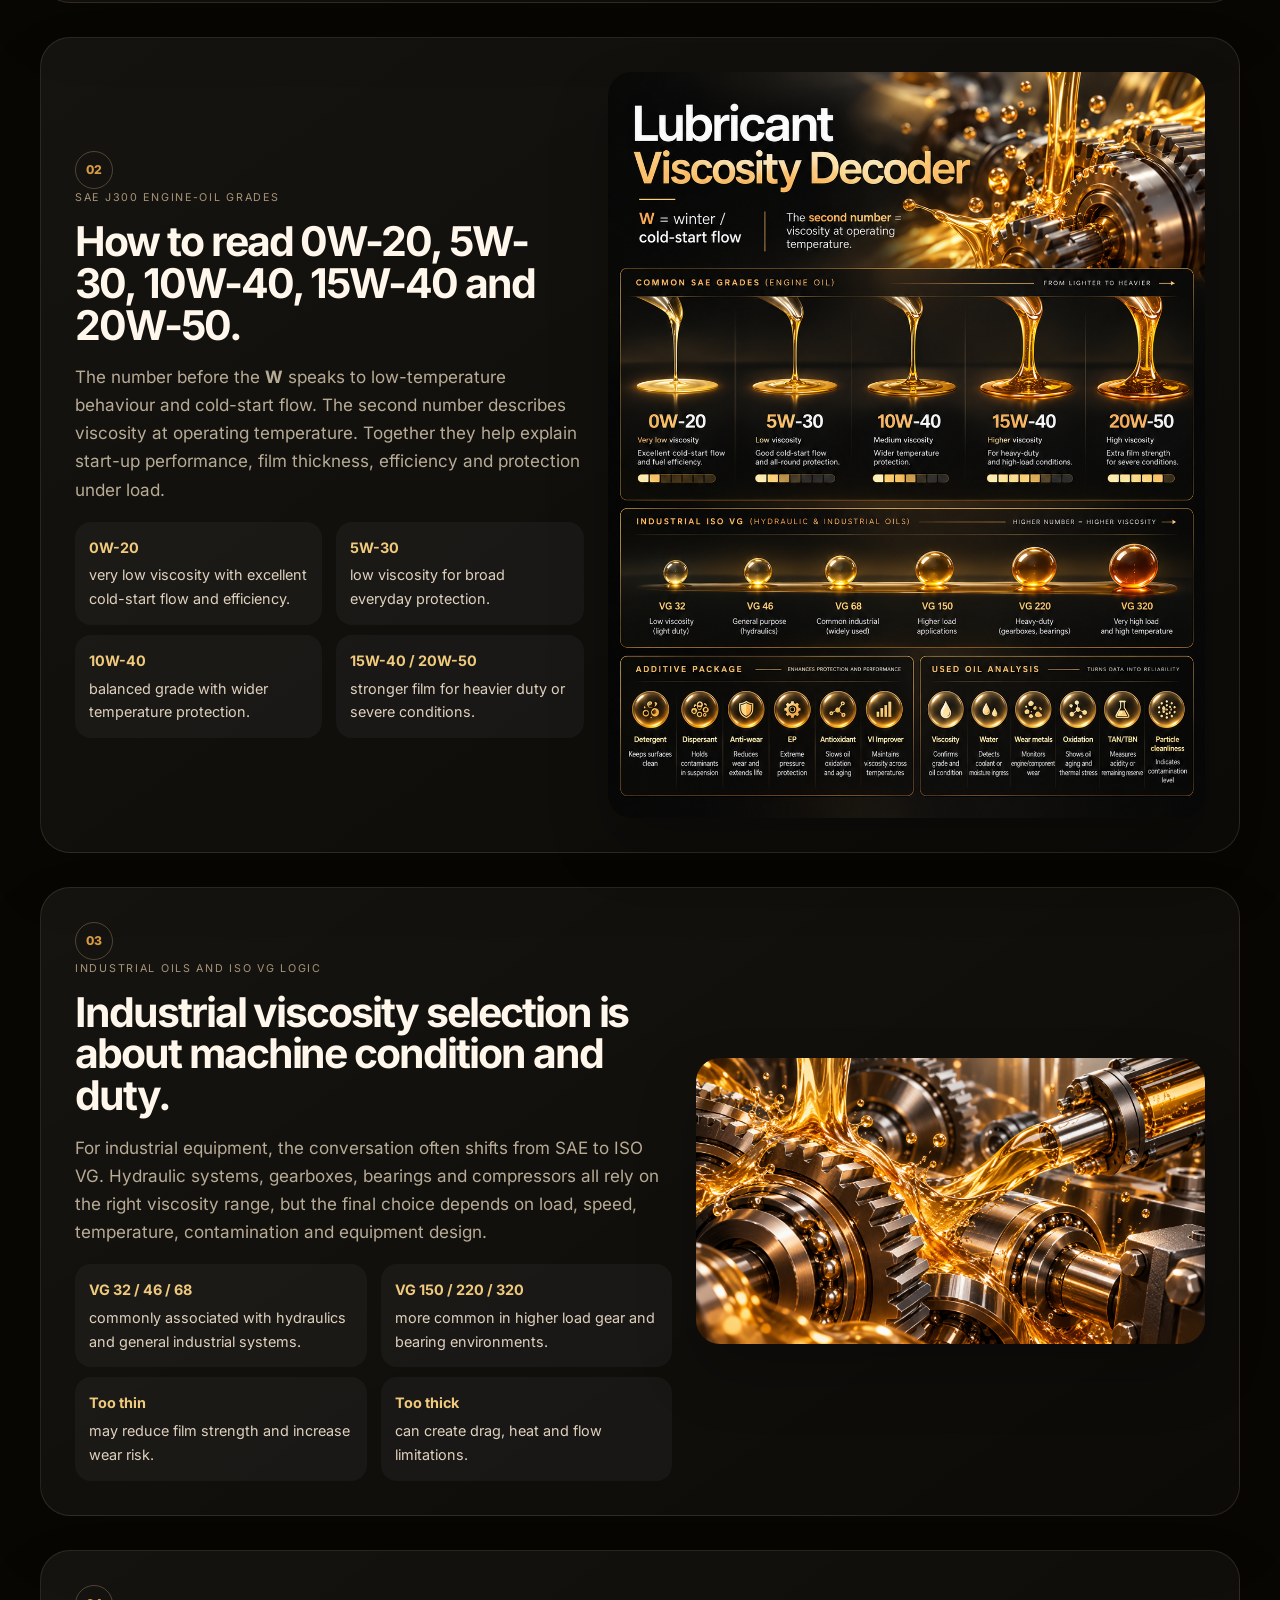
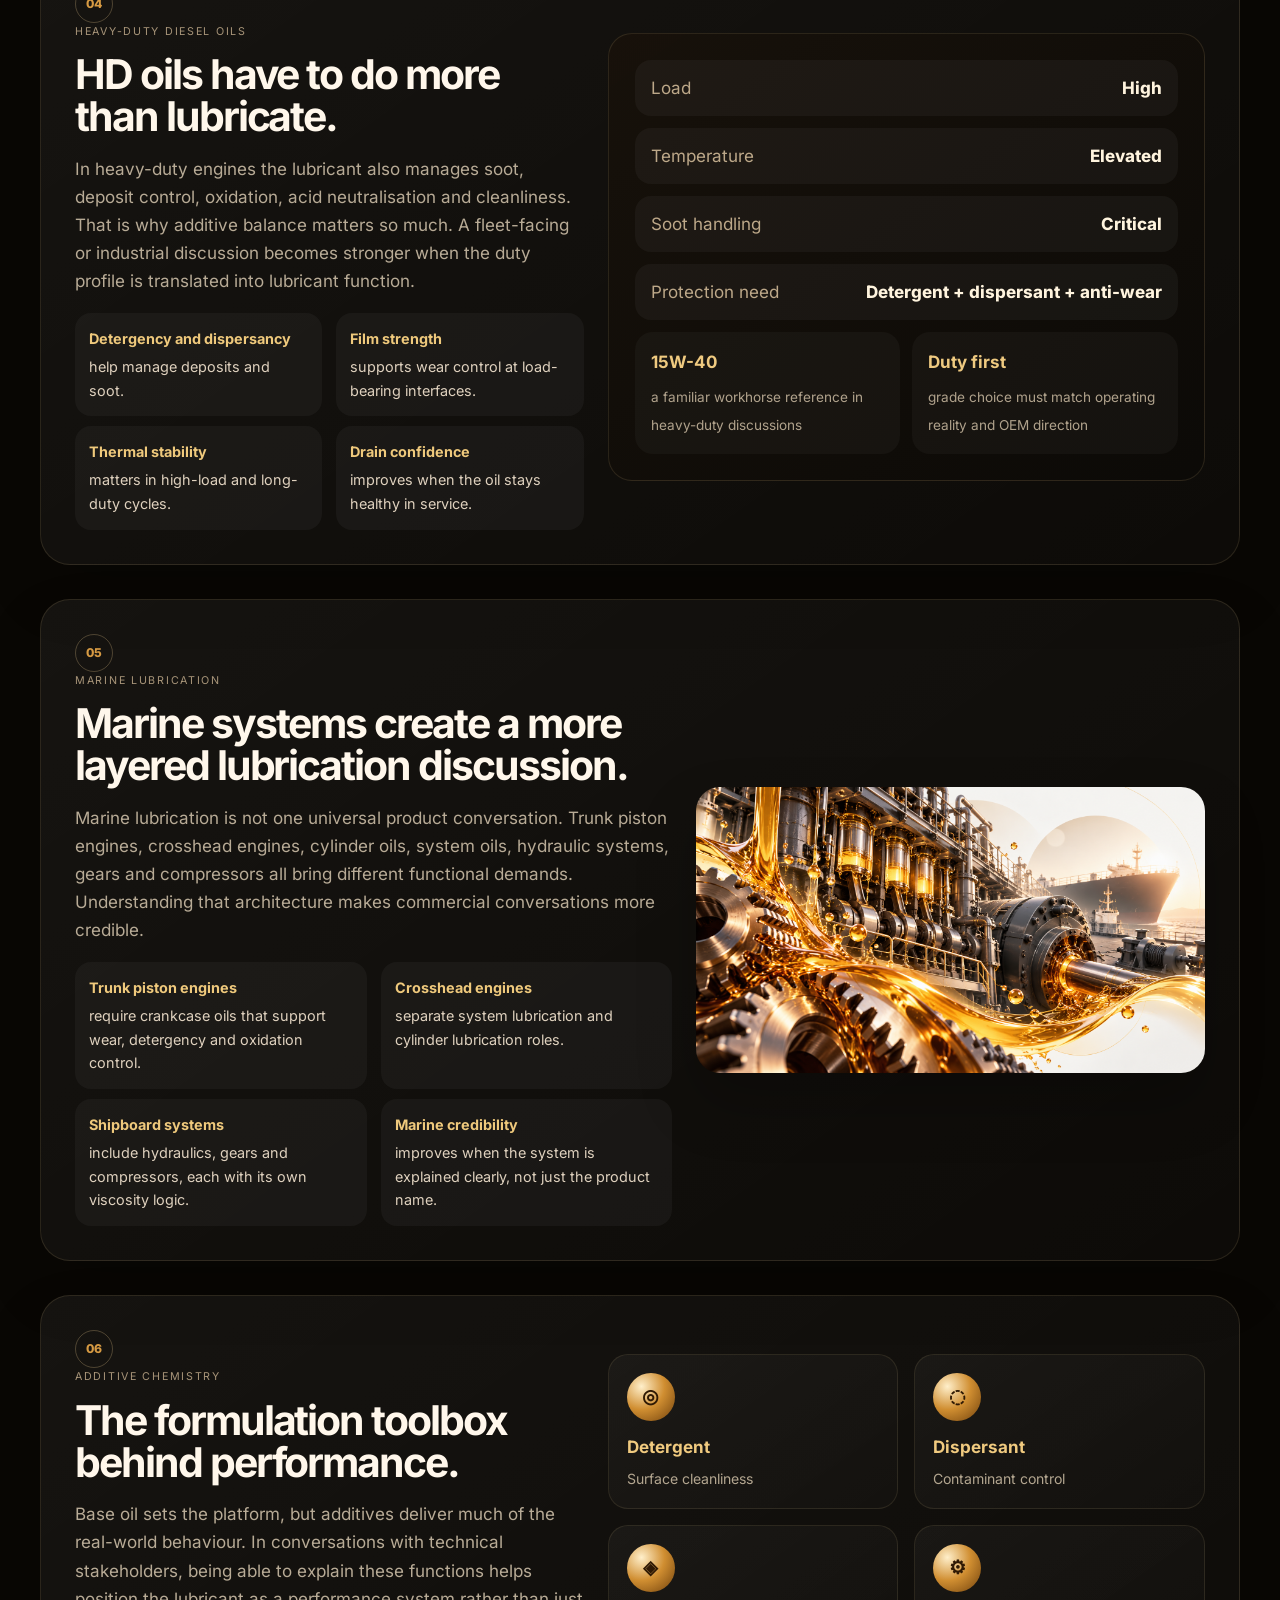
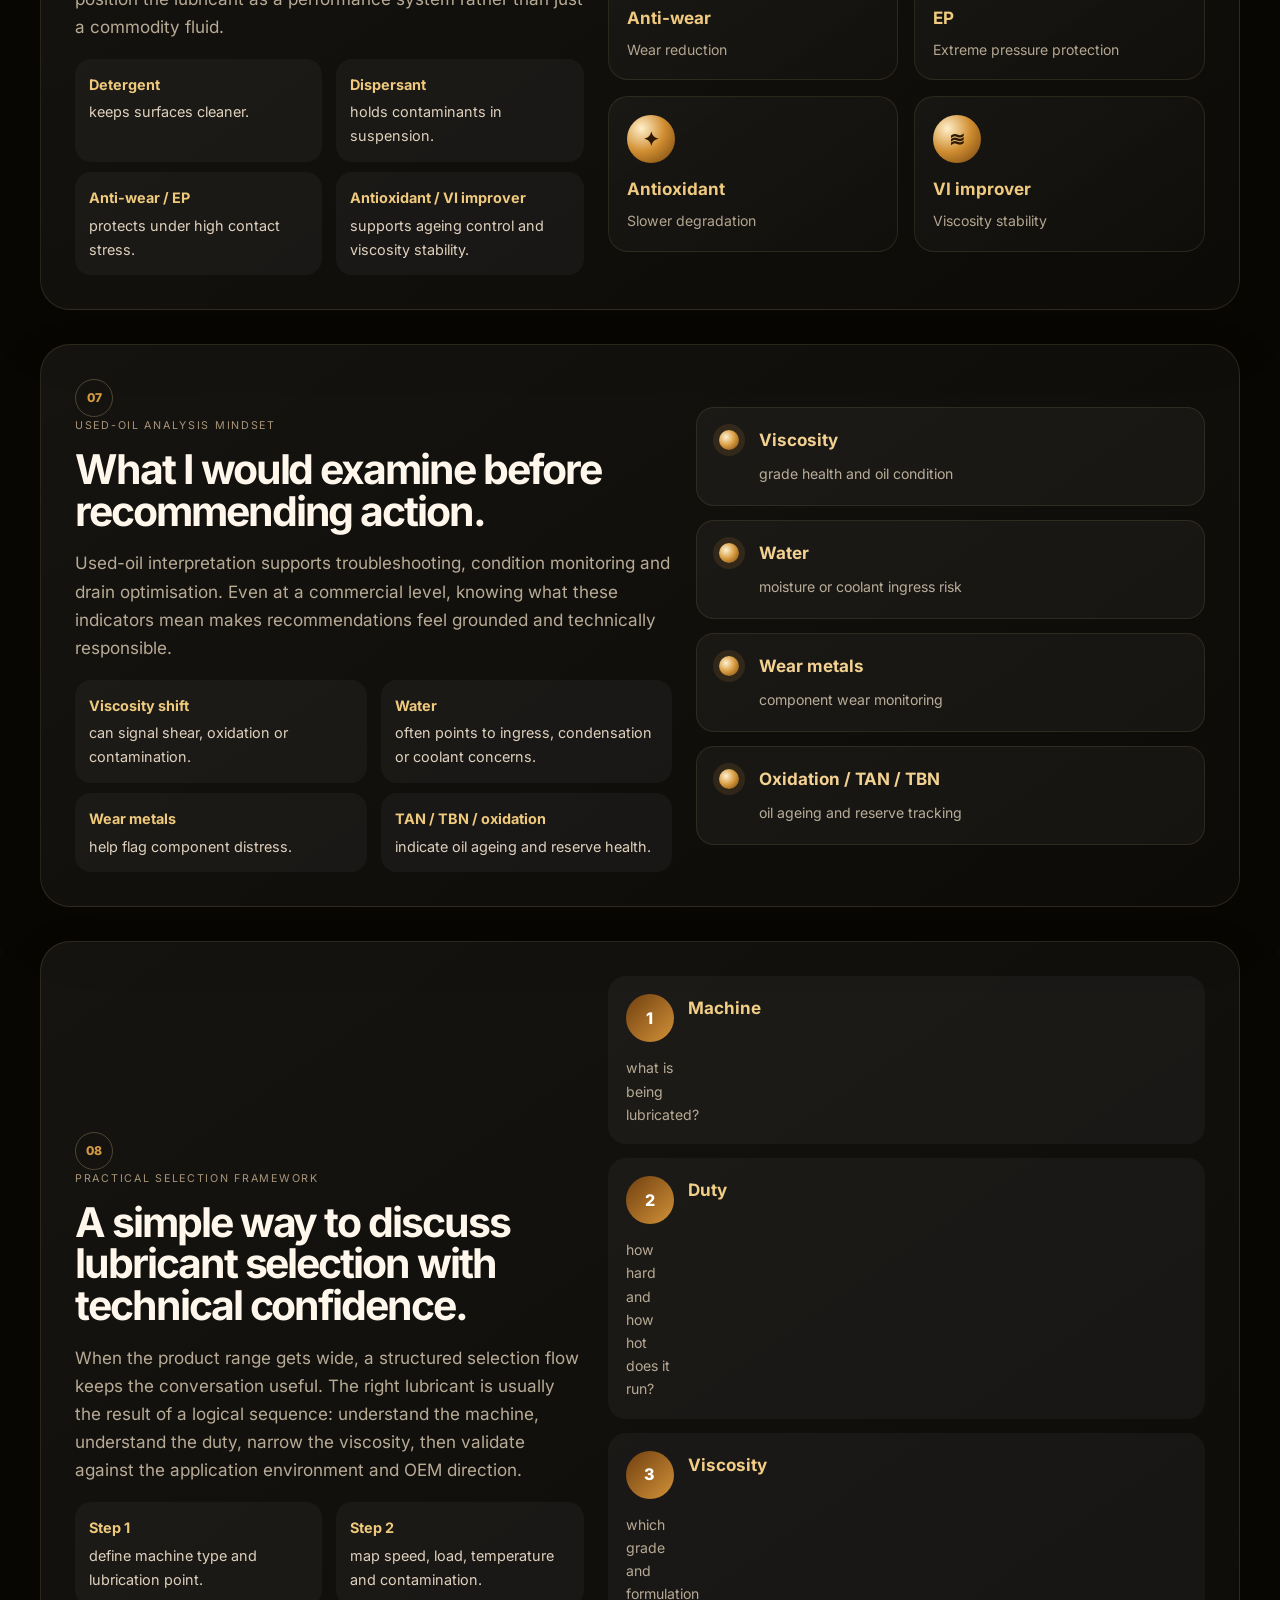
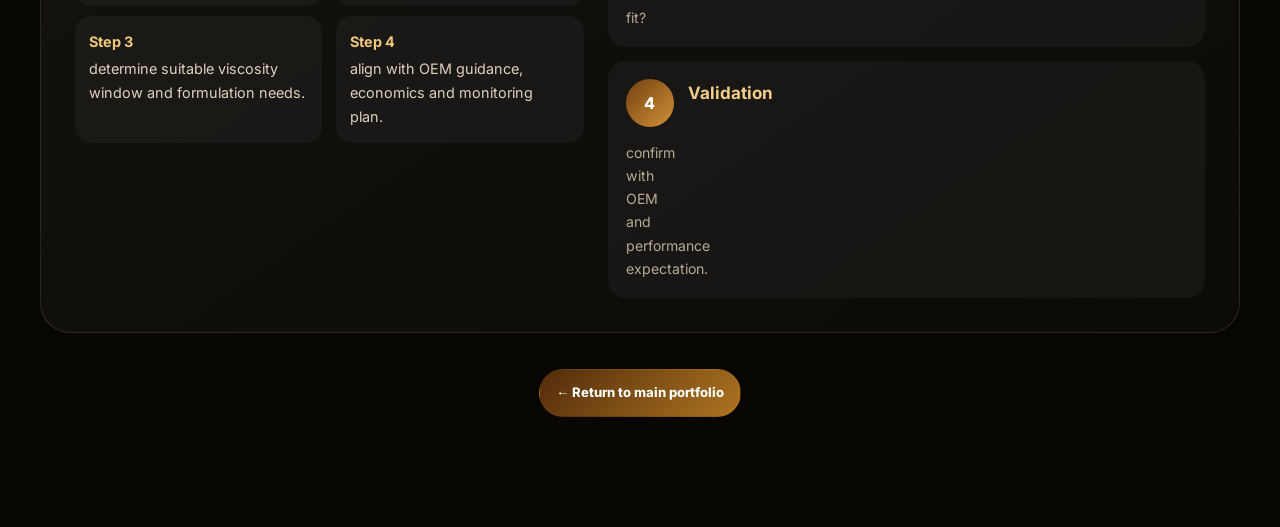
==== commit bcdb84ac: "Add files via upload" ====
--- a/lubrication-lab.html
+++ b/lubrication-lab.html
@@ -5,7 +5,7 @@
   <meta name="viewport" content="width=device-width, initial-scale=1, viewport-fit=cover">
   <link rel="icon" href="./favicon.ico" type="image/x-icon">
   <meta name="theme-color" content="#090704">
-  <meta name="description" content="Lubrication Lab: visual technical portfolio page covering viscosity, industrial, heavy-duty and marine lubrication.">
+  <meta name="description" content="Lubrication Lab: a visual handbook across industrial, heavy-duty and marine lubrication.">
   <title>Lubrication Lab | Himanshu Shekhar</title>
   <link rel="stylesheet" href="css/styles.css">
 </head>
@@ -17,18 +17,32 @@
       <a class="lab-home-link" href="#lab-top">Top ↑</a>
     </header>
 
+    <nav class="lab-chapter-nav">
+      <a href="#foundations">Foundations</a>
+      <a href="#sae">SAE grades</a>
+      <a href="#industrial">Industrial oils</a>
+      <a href="#hd">HD oils</a>
+      <a href="#marine">Marine</a>
+      <a href="#additives">Additives</a>
+      <a href="#analysis">Analysis</a>
+      <a href="#selection">Selection</a>
+    </nav>
+
+    <a class="lab-floating-back" href="index.html">Return to main portfolio</a>
+
     <main class="lab-main" id="lab-top">
       <section class="lab-page-hero">
         <div>
-          <span class="lab-page-kicker">Technical depth without cluttering the main portfolio</span>
-          <h1>Visual proof of lubricant expertise.</h1>
-          <p>This dedicated page showcases application knowledge across engine oils, industrial lubrication, heavy-duty diesel systems and marine machinery. It is designed to reinforce the message that the portfolio is not only commercial, but also technically credible.</p>
+          <span class="lab-page-kicker">A dedicated technical handbook page</span>
+          <h1>Lubrication knowledge presented like a premium field guide.</h1>
+          <p>This page is intentionally separate from the main portfolio so recruiters can experience the technical side without cluttering the commercial story. It covers core concepts, application logic and the kind of practical explanation that makes lubricant discussions credible.</p>
           <div class="lab-pill-row">
+            <span>Tribology basics</span>
             <span>SAE viscosity</span>
-            <span>ISO VG grades</span>
-            <span>Heavy-duty oils</span>
+            <span>ISO VG</span>
+            <span>Heavy-duty diesel oils</span>
             <span>Marine lubrication</span>
-            <span>Tribology mindset</span>
+            <span>Used-oil thinking</span>
           </div>
         </div>
         <div class="lab-page-hero-visual">
@@ -38,76 +52,181 @@
       </section>
 
       <div class="lab-sections">
-        <section class="lab-section-card">
+        <section class="lab-section-card" id="foundations">
           <div class="lab-section-copy">
             <span class="lab-card-index">01</span>
-            <small>SAE J300 · Viscosity decoding</small>
-            <h2>What 10W-40, 15W-40 and 20W-50 are really saying.</h2>
-            <p>The first number with <strong>W</strong> tells you about cold-start flow and how easily the oil moves at low temperature. The second number reflects viscosity at operating temperature, which affects film strength, wear protection and how the lubricant behaves under load.</p>
-            <div class="lab-bullet-grid">
-              <div><strong>0W-20 / 5W-30</strong> fast cold-start flow and fuel efficiency.</div>
-              <div><strong>10W-40</strong> balanced grade with broader temperature protection.</div>
-              <div><strong>15W-40</strong> popular heavy-duty grade for load and durability.</div>
-              <div><strong>20W-50</strong> thicker film strength for severe service or hotter environments.</div>
-            </div>
-            <div class="lab-technical-note">Also included in the graphic: ISO VG 32 / 46 / 68 / 150 / 220 / 320, additive-package basics and used-oil analysis signals such as viscosity shift, water, oxidation and TAN/TBN.</div>
+            <small>Foundations</small>
+            <h2>What a lubricant really does inside a machine.</h2>
+            <p>A lubricant is not just a slippery fluid. In real machinery it creates a film, reduces friction, carries away heat, controls wear, suspends contaminants, protects against corrosion and supports reliability. The correct product is the one that matches the duty cycle, not simply the one with the most familiar grade.</p>
+            <div class="lab-bullet-grid">
+              <div><strong>Film formation</strong> separates moving surfaces to reduce friction and wear.</div>
+              <div><strong>Heat removal</strong> carries thermal load away from critical zones.</div>
+              <div><strong>Cleanliness</strong> transports contaminants and helps keep systems clean.</div>
+              <div><strong>Protection</strong> supports corrosion resistance and component life.</div>
+            </div>
+            <div class="lab-technical-note">A practical lubricant discussion usually starts with speed, load, temperature, contamination, drain expectations and OEM guidance.</div>
+          </div>
+          <div class="lab-section-media">
+            <div class="lab-diagram-card">
+              <div class="oil-flow-banner"><span>boundary</span><span>mixed</span><span>full-film</span></div>
+              <div class="oil-film-track"><i></i><i></i><i></i><i></i><i></i></div>
+              <div class="lab-callout-grid">
+                <div><strong>Low film thickness</strong><span>high wear risk if protection breaks down</span></div>
+                <div><strong>Stable film</strong><span>better reliability, temperature control and efficiency</span></div>
+              </div>
+            </div>
+          </div>
+        </section>
+
+        <section class="lab-section-card reverse" id="sae">
+          <div class="lab-section-copy">
+            <span class="lab-card-index">02</span>
+            <small>SAE J300 engine-oil grades</small>
+            <h2>How to read 0W-20, 5W-30, 10W-40, 15W-40 and 20W-50.</h2>
+            <p>The number before the <strong>W</strong> speaks to low-temperature behaviour and cold-start flow. The second number describes viscosity at operating temperature. Together they help explain start-up performance, film thickness, efficiency and protection under load.</p>
+            <div class="lab-bullet-grid">
+              <div><strong>0W-20</strong> very low viscosity with excellent cold-start flow and efficiency.</div>
+              <div><strong>5W-30</strong> low viscosity for broad everyday protection.</div>
+              <div><strong>10W-40</strong> balanced grade with wider temperature protection.</div>
+              <div><strong>15W-40 / 20W-50</strong> stronger film for heavier duty or severe conditions.</div>
+            </div>
           </div>
           <div class="lab-section-media">
             <img src="assets/lubricant-viscosity-decoder.png" alt="Lubricant viscosity decoder infographic">
           </div>
         </section>
 
-        <section class="lab-section-card reverse">
-          <div class="lab-section-copy">
-            <span class="lab-card-index">02</span>
-            <small>Industrial lubrication</small>
-            <h2>Gears, bearings and film strength for industrial reliability.</h2>
-            <p>Industrial lubrication decisions depend on speed, load, temperature, contamination and equipment design. In practice, the job is to select the right base oil and viscosity so that the lubricant forms a stable film, reduces wear and supports uptime.</p>
-            <div class="lab-bullet-grid">
-              <div><strong>Gearboxes</strong> higher load conditions often move toward ISO VG 150 / 220 / 320.</div>
-              <div><strong>Hydraulics</strong> ISO VG 32 / 46 / 68 are common, depending on duty and climate.</div>
-              <div><strong>Bearings</strong> need the right film thickness plus contamination control.</div>
-              <div><strong>Tribology lens</strong> viscosity is selected for machine condition, not in isolation.</div>
-            </div>
-          </div>
-          <div class="lab-section-media">
-            <img src="assets/amber-oil-flow-over-interlocking-gears.png" alt="Golden lubricant flowing over interlocking gears">
-          </div>
-        </section>
-
-        <section class="lab-section-card">
+        <section class="lab-section-card" id="industrial">
           <div class="lab-section-copy">
             <span class="lab-card-index">03</span>
+            <small>Industrial oils and ISO VG logic</small>
+            <h2>Industrial viscosity selection is about machine condition and duty.</h2>
+            <p>For industrial equipment, the conversation often shifts from SAE to ISO VG. Hydraulic systems, gearboxes, bearings and compressors all rely on the right viscosity range, but the final choice depends on load, speed, temperature, contamination and equipment design.</p>
+            <div class="lab-bullet-grid">
+              <div><strong>VG 32 / 46 / 68</strong> commonly associated with hydraulics and general industrial systems.</div>
+              <div><strong>VG 150 / 220 / 320</strong> more common in higher load gear and bearing environments.</div>
+              <div><strong>Too thin</strong> may reduce film strength and increase wear risk.</div>
+              <div><strong>Too thick</strong> can create drag, heat and flow limitations.</div>
+            </div>
+          </div>
+          <div class="lab-section-media">
+            <img src="assets/golden-oil-in-motion-precision-machinery.png" alt="Industrial machinery and lubricant flow">
+          </div>
+        </section>
+
+        <section class="lab-section-card reverse" id="hd">
+          <div class="lab-section-copy">
+            <span class="lab-card-index">04</span>
             <small>Heavy-duty diesel oils</small>
-            <h2>HD oils have to manage soot, load, detergency and drain confidence.</h2>
-            <p>In heavy-duty applications the lubricant is not only reducing friction. It is also controlling deposits, neutralising acids, holding contaminants in suspension and protecting components under high temperature and load.</p>
-            <div class="lab-bullet-grid">
-              <div><strong>Common workhorse grade</strong> 15W-40 remains a familiar reference point in many fleets.</div>
-              <div><strong>Additive depth</strong> detergent, dispersant, anti-wear and antioxidant chemistry matter.</div>
-              <div><strong>Application fit</strong> duty cycle, ambient temperature and OEM guidance influence grade choice.</div>
-              <div><strong>Commercial credibility</strong> explaining why a grade fits a duty profile builds trust.</div>
-            </div>
-          </div>
-          <div class="lab-section-media">
-            <img src="assets/golden-oil-powering-a-heavy-duty-engine.png" alt="Heavy-duty engine with golden lubricant flow">
-          </div>
-        </section>
-
-        <section class="lab-section-card reverse">
-          <div class="lab-section-copy">
-            <span class="lab-card-index">04</span>
+            <h2>HD oils have to do more than lubricate.</h2>
+            <p>In heavy-duty engines the lubricant also manages soot, deposit control, oxidation, acid neutralisation and cleanliness. That is why additive balance matters so much. A fleet-facing or industrial discussion becomes stronger when the duty profile is translated into lubricant function.</p>
+            <div class="lab-bullet-grid">
+              <div><strong>Detergency and dispersancy</strong> help manage deposits and soot.</div>
+              <div><strong>Film strength</strong> supports wear control at load-bearing interfaces.</div>
+              <div><strong>Thermal stability</strong> matters in high-load and long-duty cycles.</div>
+              <div><strong>Drain confidence</strong> improves when the oil stays healthy in service.</div>
+            </div>
+          </div>
+          <div class="lab-section-media">
+            <div class="lab-diagram-card hd-card">
+              <div class="metric-strip"><span>Load</span><b>High</b></div>
+              <div class="metric-strip"><span>Temperature</span><b>Elevated</b></div>
+              <div class="metric-strip"><span>Soot handling</span><b>Critical</b></div>
+              <div class="metric-strip"><span>Protection need</span><b>Detergent + dispersant + anti-wear</b></div>
+              <div class="lab-callout-grid">
+                <div><strong>15W-40</strong><span>a familiar workhorse reference in heavy-duty discussions</span></div>
+                <div><strong>Duty first</strong><span>grade choice must match operating reality and OEM direction</span></div>
+              </div>
+            </div>
+          </div>
+        </section>
+
+        <section class="lab-section-card" id="marine">
+          <div class="lab-section-copy">
+            <span class="lab-card-index">05</span>
             <small>Marine lubrication</small>
-            <h2>Marine engines and shipboard systems demand a different lubrication conversation.</h2>
-            <p>Marine lubrication goes beyond one universal oil. Different systems and engine types have different needs: trunk piston engines, crosshead engines, cylinder oils, system oils, gears, hydraulics and compressors each involve their own operating logic.</p>
-            <div class="lab-bullet-grid">
-              <div><strong>Trunk piston engines</strong> crankcase oil must handle detergency, wear and oxidation control.</div>
-              <div><strong>Crosshead engines</strong> cylinder lubrication and system lubrication are separate conversations.</div>
-              <div><strong>Ship systems</strong> hydraulics, gears and compressors still need correct viscosity and cleanliness.</div>
-              <div><strong>Marine credibility</strong> technical clarity helps commercial discussions land better with customers.</div>
-            </div>
-          </div>
-          <div class="lab-section-media">
-            <img src="assets/golden-oil-and-marine-machinery.png" alt="Marine machinery and ship with golden lubricant flow">
+            <h2>Marine systems create a more layered lubrication discussion.</h2>
+            <p>Marine lubrication is not one universal product conversation. Trunk piston engines, crosshead engines, cylinder oils, system oils, hydraulic systems, gears and compressors all bring different functional demands. Understanding that architecture makes commercial conversations more credible.</p>
+            <div class="lab-bullet-grid">
+              <div><strong>Trunk piston engines</strong> require crankcase oils that support wear, detergency and oxidation control.</div>
+              <div><strong>Crosshead engines</strong> separate system lubrication and cylinder lubrication roles.</div>
+              <div><strong>Shipboard systems</strong> include hydraulics, gears and compressors, each with its own viscosity logic.</div>
+              <div><strong>Marine credibility</strong> improves when the system is explained clearly, not just the product name.</div>
+            </div>
+          </div>
+          <div class="lab-section-media">
+            <img src="assets/golden-oil-and-marine-machinery.png" alt="Marine machinery and lubricant flow">
+          </div>
+        </section>
+
+        <section class="lab-section-card reverse" id="additives">
+          <div class="lab-section-copy">
+            <span class="lab-card-index">06</span>
+            <small>Additive chemistry</small>
+            <h2>The formulation toolbox behind performance.</h2>
+            <p>Base oil sets the platform, but additives deliver much of the real-world behaviour. In conversations with technical stakeholders, being able to explain these functions helps position the lubricant as a performance system rather than just a commodity fluid.</p>
+            <div class="lab-bullet-grid">
+              <div><strong>Detergent</strong> keeps surfaces cleaner.</div>
+              <div><strong>Dispersant</strong> holds contaminants in suspension.</div>
+              <div><strong>Anti-wear / EP</strong> protects under high contact stress.</div>
+              <div><strong>Antioxidant / VI improver</strong> supports ageing control and viscosity stability.</div>
+            </div>
+          </div>
+          <div class="lab-section-media">
+            <div class="lab-icon-grid">
+              <div><span>◎</span><strong>Detergent</strong><p>Surface cleanliness</p></div>
+              <div><span>◌</span><strong>Dispersant</strong><p>Contaminant control</p></div>
+              <div><span>◈</span><strong>Anti-wear</strong><p>Wear reduction</p></div>
+              <div><span>⚙</span><strong>EP</strong><p>Extreme pressure protection</p></div>
+              <div><span>✦</span><strong>Antioxidant</strong><p>Slower degradation</p></div>
+              <div><span>≋</span><strong>VI improver</strong><p>Viscosity stability</p></div>
+            </div>
+          </div>
+        </section>
+
+        <section class="lab-section-card" id="analysis">
+          <div class="lab-section-copy">
+            <span class="lab-card-index">07</span>
+            <small>Used-oil analysis mindset</small>
+            <h2>What I would examine before recommending action.</h2>
+            <p>Used-oil interpretation supports troubleshooting, condition monitoring and drain optimisation. Even at a commercial level, knowing what these indicators mean makes recommendations feel grounded and technically responsible.</p>
+            <div class="lab-bullet-grid">
+              <div><strong>Viscosity shift</strong> can signal shear, oxidation or contamination.</div>
+              <div><strong>Water</strong> often points to ingress, condensation or coolant concerns.</div>
+              <div><strong>Wear metals</strong> help flag component distress.</div>
+              <div><strong>TAN / TBN / oxidation</strong> indicate oil ageing and reserve health.</div>
+            </div>
+          </div>
+          <div class="lab-section-media">
+            <div class="lab-timeline-panel">
+              <div class="analysis-node"><b>Viscosity</b><span>grade health and oil condition</span></div>
+              <div class="analysis-node"><b>Water</b><span>moisture or coolant ingress risk</span></div>
+              <div class="analysis-node"><b>Wear metals</b><span>component wear monitoring</span></div>
+              <div class="analysis-node"><b>Oxidation / TAN / TBN</b><span>oil ageing and reserve tracking</span></div>
+            </div>
+          </div>
+        </section>
+
+        <section class="lab-section-card reverse" id="selection">
+          <div class="lab-section-copy">
+            <span class="lab-card-index">08</span>
+            <small>Practical selection framework</small>
+            <h2>A simple way to discuss lubricant selection with technical confidence.</h2>
+            <p>When the product range gets wide, a structured selection flow keeps the conversation useful. The right lubricant is usually the result of a logical sequence: understand the machine, understand the duty, narrow the viscosity, then validate against the application environment and OEM direction.</p>
+            <div class="lab-bullet-grid">
+              <div><strong>Step 1</strong> define machine type and lubrication point.</div>
+              <div><strong>Step 2</strong> map speed, load, temperature and contamination.</div>
+              <div><strong>Step 3</strong> determine suitable viscosity window and formulation needs.</div>
+              <div><strong>Step 4</strong> align with OEM guidance, economics and monitoring plan.</div>
+            </div>
+          </div>
+          <div class="lab-section-media">
+            <div class="selection-steps">
+              <div><span>1</span><strong>Machine</strong><p>what is being lubricated?</p></div>
+              <div><span>2</span><strong>Duty</strong><p>how hard and how hot does it run?</p></div>
+              <div><span>3</span><strong>Viscosity</strong><p>which grade and formulation fit?</p></div>
+              <div><span>4</span><strong>Validation</strong><p>confirm with OEM and performance expectation.</p></div>
+            </div>
           </div>
         </section>
       </div>
@@ -123,12 +242,16 @@
   <script>
     (function(){
       const cursor = document.getElementById('customCursor');
+      const label = cursor.querySelector('span');
       if (window.matchMedia('(pointer:fine)').matches && !window.matchMedia('(prefers-reduced-motion: reduce)').matches) {
         window.addEventListener('mousemove', function(event){
           cursor.style.transform = 'translate3d(' + event.clientX + 'px,' + event.clientY + 'px,0)';
           cursor.classList.add('is-active');
-          cursor.classList.toggle('is-link', !!event.target.closest('a, button'));
-          document.body.classList.toggle('cursor-over-link', !!event.target.closest('a, button'));
+          const clickable = event.target.closest('a, button');
+          cursor.classList.toggle('is-link', !!clickable);
+          document.body.classList.toggle('cursor-over-link', !!clickable);
+          const visibleLabel = clickable ? (clickable.dataset.cursor || clickable.textContent.replace(/\s+/g, ' ').trim()) : '';
+          label.textContent = visibleLabel || 'Open';
         }, {passive:true});
         document.documentElement.addEventListener('mouseleave', function(){
           cursor.classList.remove('is-active');
--- a/css/styles.css
+++ b/css/styles.css
@@ -851,3 +851,409 @@
   .lab-page-hero-visual { min-height: 270px; }
   .lab-bullet-grid { grid-template-columns: 1fr; }
 }
+
+
+
+/* ===== Rework v2 ===== */
+.hero-title { max-width: 12ch; }
+.hero-line { display: block; }
+.hero-line + .hero-line { margin-top: .08em; }
+.hero-copy { max-width: min(660px, 46vw); }
+.hero {
+  width: 100%;
+  max-width: none;
+  min-height: calc(100svh - var(--header-height));
+  padding: calc(var(--header-height) + 42px) 0 38px max(24px, calc((100vw - var(--content-width)) / 2));
+  display: flex;
+  align-items: center;
+}
+.hero-media {
+  position: absolute;
+  right: max(0px, calc((100vw - var(--content-width)) / 2 - 24px));
+  top: calc(var(--header-height) + 12px);
+  width: min(49vw, 760px);
+  height: min(74vh, 760px);
+  display: flex;
+  align-items: center;
+  justify-content: flex-end;
+}
+.hero-media img {
+  width: 100%;
+  height: 100%;
+  object-fit: contain;
+  object-position: right center;
+  filter: saturate(1.03) contrast(1.02);
+  mask-image: linear-gradient(90deg, rgba(0,0,0,0) 0%, rgba(0,0,0,.34) 16%, rgba(0,0,0,.92) 36%, #000 58%);
+  -webkit-mask-image: linear-gradient(90deg, rgba(0,0,0,0) 0%, rgba(0,0,0,.34) 16%, rgba(0,0,0,.92) 36%, #000 58%);
+}
+.hero-media::before {
+  content: "";
+  position: absolute;
+  inset: 5% 0 5% 12%;
+  border-radius: 50%;
+  background: radial-gradient(circle at 50% 45%, rgba(218,185,122,.26), rgba(218,185,122,.10) 52%, transparent 74%);
+  z-index: -1;
+}
+.hero-media-glow { width: 42%; height: 34%; right: 14%; bottom: 20%; }
+.hero-media-chip { bottom: 14px; right: 30px; }
+.scroll-cue { left: max(24px, calc((100vw - var(--content-width)) / 2)); right: auto; }
+
+@media (pointer:fine) and (prefers-reduced-motion:no-preference) {
+  .custom-cursor {
+    display:block;
+    width: 36px !important;
+    height: 44px !important;
+    margin: -22px 0 0 -18px !important;
+    border: 0 !important;
+    border-radius: 0 !important;
+    background: url('../assets/cursor-oil-drop.png') center/contain no-repeat !important;
+    opacity: 0;
+    transition: transform .08s linear, opacity .15s ease, width .16s ease, height .16s ease, margin .16s ease, filter .16s ease;
+    box-shadow: none !important;
+    overflow: visible !important;
+  }
+  .custom-cursor.is-active { opacity: 1; }
+  .custom-cursor.is-link {
+    width: 64px !important;
+    height: 78px !important;
+    margin: -39px 0 0 -32px !important;
+    filter: saturate(1.12) drop-shadow(0 6px 16px rgba(99,57,16,.22));
+  }
+  .custom-cursor span {
+    display: none;
+    position: absolute;
+    inset: 18px 10px 14px;
+    align-items: center;
+    justify-content: center;
+    color: #fff8ee;
+    font-size: 8px;
+    font-weight: 780;
+    line-height: 1.05;
+    letter-spacing: .03em;
+    text-align: center;
+    text-transform: uppercase;
+    opacity: 0;
+    text-shadow: 0 1px 3px rgba(64,31,4,.32);
+  }
+  .custom-cursor.is-link span {
+    display: flex !important;
+    opacity: 1 !important;
+  }
+}
+
+.lab-page-body {
+  background:
+    radial-gradient(980px 560px at 0% 0%, rgba(169,96,18,.18), transparent 58%),
+    radial-gradient(980px 620px at 100% 8%, rgba(234,194,123,.08), transparent 60%),
+    #090704;
+}
+.lab-page-header { z-index: 40; }
+.lab-chapter-nav {
+  position: sticky;
+  top: 76px;
+  z-index: 35;
+  display: flex;
+  flex-wrap: wrap;
+  gap: 10px;
+  padding: 14px max(24px, calc((100vw - 1200px) / 2));
+  background: rgba(9,7,4,.82);
+  backdrop-filter: blur(14px);
+  border-bottom: 1px solid rgba(242,209,146,.08);
+}
+.lab-chapter-nav a {
+  padding: 10px 14px;
+  border-radius: 999px;
+  border: 1px solid rgba(242,209,146,.14);
+  color: #eed9b3;
+  font-size: .76rem;
+  font-weight: 760;
+  letter-spacing: .04em;
+  background: rgba(255,255,255,.03);
+}
+.lab-floating-back {
+  position: fixed;
+  right: 20px;
+  bottom: 20px;
+  z-index: 50;
+  padding: 14px 18px;
+  border-radius: 999px;
+  background: linear-gradient(135deg, rgba(99,56,14,.92), rgba(188,125,35,.98));
+  color: #fff;
+  font-size: .8rem;
+  font-weight: 780;
+  letter-spacing: .02em;
+  box-shadow: 0 18px 40px rgba(0,0,0,.28);
+}
+.lab-main { padding-top: 30px; }
+.lab-page-hero, .lab-section-card {
+  border: 1px solid rgba(242,209,146,.12);
+  background: linear-gradient(145deg, rgba(255,255,255,.055), rgba(255,255,255,.018));
+  box-shadow: 0 28px 60px rgba(0,0,0,.16);
+}
+.lab-sections { gap: 34px; margin-top: 36px; }
+.lab-section-card { padding: 34px; }
+.lab-page-hero { gap: 40px; padding: 42px; }
+.lab-page-hero-visual { min-height: 470px; }
+.lab-page-hero-visual img.main-visual { object-fit: cover; }
+.lab-page-hero-visual::after {
+  content: "";
+  position: absolute;
+  inset: 0;
+  border-radius: 26px;
+  background: linear-gradient(180deg, transparent, rgba(9,7,4,.08));
+  pointer-events: none;
+}
+.lab-section-copy p { margin-bottom: 0; }
+.lab-diagram-card, .lab-timeline-panel, .selection-steps, .lab-icon-grid {
+  min-height: 100%;
+}
+.lab-diagram-card {
+  padding: 26px;
+  border-radius: 24px;
+  border: 1px solid rgba(242,209,146,.12);
+  background: linear-gradient(145deg, rgba(24,18,11,.95), rgba(12,10,7,.98));
+}
+.oil-flow-banner {
+  display: grid;
+  grid-template-columns: repeat(3, 1fr);
+  gap: 10px;
+  margin-bottom: 22px;
+}
+.oil-flow-banner span {
+  padding: 10px 0;
+  border-radius: 999px;
+  border: 1px solid rgba(242,209,146,.14);
+  color: #dcb976;
+  font-size: .7rem;
+  font-weight: 760;
+  text-align: center;
+  text-transform: uppercase;
+  letter-spacing: .1em;
+}
+.oil-film-track {
+  position: relative;
+  min-height: 150px;
+  border-radius: 26px;
+  background: linear-gradient(180deg, rgba(255,255,255,.02), rgba(255,255,255,.01));
+  overflow: hidden;
+  margin-bottom: 22px;
+}
+.oil-film-track::before, .oil-film-track::after {
+  content: "";
+  position: absolute;
+  left: 10%;
+  right: 10%;
+  height: 28px;
+  border-radius: 999px;
+  background: linear-gradient(90deg, rgba(79,45,10,.88), rgba(186,111,26,.96), rgba(244,205,130,.76), rgba(112,63,10,.92));
+  box-shadow: inset 0 8px 12px rgba(255,255,255,.16), 0 8px 20px rgba(194,125,33,.15);
+}
+.oil-film-track::before { top: 36px; }
+.oil-film-track::after { bottom: 36px; }
+.oil-film-track i {
+  position: absolute;
+  top: 50%;
+  width: 22px;
+  height: 22px;
+  margin-top: -11px;
+  border-radius: 50%;
+  background: radial-gradient(circle at 35% 35%, #fff4dd, #d79d41 46%, #8d5217 100%);
+  animation: drift 5.2s linear infinite;
+}
+.oil-film-track i:nth-child(1){ left: 8%; animation-delay: -.2s; }
+.oil-film-track i:nth-child(2){ left: 24%; animation-delay: -1.1s; }
+.oil-film-track i:nth-child(3){ left: 45%; animation-delay: -2.1s; }
+.oil-film-track i:nth-child(4){ left: 65%; animation-delay: -3.0s; }
+.oil-film-track i:nth-child(5){ left: 82%; animation-delay: -3.8s; }
+@keyframes drift { 0%,100% { transform: translateY(-8px) scale(.92); } 50% { transform: translateY(8px) scale(1.06); } }
+.lab-callout-grid {
+  display: grid;
+  grid-template-columns: 1fr 1fr;
+  gap: 12px;
+}
+.lab-callout-grid div {
+  padding: 16px;
+  border-radius: 18px;
+  background: rgba(255,255,255,.03);
+}
+.lab-callout-grid strong { display: block; color: #efca80; margin-bottom: 6px; }
+.lab-callout-grid span { color: #b0a28c; font-size: .85rem; line-height: 1.45; }
+.hd-card { display: grid; gap: 12px; }
+.metric-strip {
+  display: flex;
+  justify-content: space-between;
+  gap: 14px;
+  padding: 14px 16px;
+  border-radius: 16px;
+  background: rgba(255,255,255,.04);
+  color: #ddccb2;
+}
+.metric-strip span { color: #bda889; }
+.metric-strip b { color: #fff4de; font-weight: 760; }
+.lab-icon-grid {
+  display: grid;
+  grid-template-columns: repeat(2, minmax(0, 1fr));
+  gap: 16px;
+}
+.lab-icon-grid div {
+  padding: 18px;
+  border-radius: 20px;
+  background: linear-gradient(145deg, rgba(255,255,255,.04), rgba(255,255,255,.015));
+  border: 1px solid rgba(242,209,146,.10);
+}
+.lab-icon-grid span {
+  width: 48px;
+  height: 48px;
+  display: grid;
+  place-items: center;
+  margin-bottom: 12px;
+  border-radius: 50%;
+  background: radial-gradient(circle at 30% 28%, #ffefca, #d08e31 48%, #6f400c 100%);
+  color: #2f1904;
+  font-size: 1.2rem;
+  font-weight: 800;
+}
+.lab-icon-grid strong { display: block; color: #f0ca7f; margin-bottom: 6px; }
+.lab-icon-grid p { margin: 0; color: #b3a690; font-size: .88rem; }
+.lab-timeline-panel {
+  display: grid;
+  gap: 14px;
+  padding: 10px 0;
+}
+.analysis-node {
+  position: relative;
+  padding: 18px 18px 18px 62px;
+  border-radius: 18px;
+  background: rgba(255,255,255,.04);
+  border: 1px solid rgba(242,209,146,.10);
+}
+.analysis-node::before {
+  content: "";
+  position: absolute;
+  left: 22px;
+  top: 22px;
+  width: 20px;
+  height: 20px;
+  border-radius: 50%;
+  background: radial-gradient(circle at 35% 35%, #fff2d2, #d69a3e 48%, #72410d 100%);
+  box-shadow: 0 0 0 6px rgba(214,154,62,.12);
+}
+.analysis-node b { display: block; color: #f3d191; margin-bottom: 5px; }
+.analysis-node span { color: #b9ad99; font-size: .88rem; }
+.selection-steps {
+  display: grid;
+  gap: 14px;
+}
+.selection-steps div {
+  display: grid;
+  grid-template-columns: 48px 1fr;
+  gap: 14px;
+  align-items: start;
+  padding: 18px;
+  border-radius: 18px;
+  background: rgba(255,255,255,.04);
+}
+.selection-steps span {
+  width: 48px;
+  height: 48px;
+  display: grid;
+  place-items: center;
+  border-radius: 50%;
+  background: linear-gradient(135deg, #714010, #d29238);
+  color: #fff;
+  font-size: 1rem;
+  font-weight: 800;
+}
+.selection-steps strong { display: block; color: #f2ce86; margin-bottom: 4px; }
+.selection-steps p { margin: 0; color: #b7aa95; font-size: .88rem; }
+.lab-section-media img {
+  width: 100%;
+  background: #0f0b07;
+  border-radius: 24px;
+  display: block;
+}
+.lab-page-footer { padding-bottom: 30px; }
+
+@media (max-width: 980px) {
+  .lab-chapter-nav { top: 70px; padding-inline: 16px; }
+  .lab-floating-back { right: 16px; bottom: 16px; }
+}
+
+@media (max-width: 720px) {
+  .hero-title { max-width: 100%; }
+  .hero-copy { max-width: 100%; }
+  .hero-media {
+    position: relative;
+    right: auto;
+    top: auto;
+    width: calc(100% + 16px);
+    height: 310px;
+    margin: 22px -16px 0;
+  }
+  .hero-media img { object-fit: cover; object-position: center; }
+  .custom-cursor.is-link span { font-size: 7px; }
+  .lab-chapter-nav { gap: 8px; }
+  .lab-chapter-nav a { font-size: .68rem; }
+  .lab-page-hero, .lab-section-card { padding: 22px; }
+  .lab-page-hero-visual { min-height: 280px; }
+  .lab-bullet-grid, .lab-callout-grid, .lab-icon-grid { grid-template-columns: 1fr; }
+}
+
+
+
+/* ===== Rework v3: separate Lubrication Lab identity in navigation ===== */
+.desktop-nav a[href$="lubrication-lab.html"],
+.mobile-nav a[href$="lubrication-lab.html"] {
+  display: inline-flex;
+  align-items: center;
+  gap: 6px;
+  padding: 10px 14px;
+  border: 1px solid rgba(182,106,22,.34);
+  border-radius: 999px;
+  background: linear-gradient(135deg, rgba(182,106,22,.08), rgba(122,74,35,.03));
+  color: var(--oil-copper);
+  font-size: .72rem;
+  font-weight: 780;
+  letter-spacing: .12em;
+  text-transform: uppercase;
+}
+.desktop-nav a[href$="lubrication-lab.html"]::after,
+.mobile-nav a[href$="lubrication-lab.html"]::after {
+  display: none !important;
+}
+.desktop-nav a[href$="lubrication-lab.html"]:hover,
+.desktop-nav a[href$="lubrication-lab.html"].active,
+.mobile-nav a[href$="lubrication-lab.html"]:hover {
+  background: linear-gradient(135deg, rgba(122,74,35,.9), rgba(182,106,22,.95));
+  color: #fff8ef;
+  border-color: transparent;
+  transform: translateY(-1px);
+}
+.desktop-nav a[href$="lubrication-lab.html"] + a,
+.mobile-nav a[href$="lubrication-lab.html"] + a {
+  margin-left: 0;
+}
+.lab-page-kicker {
+  color: #f0c777;
+  letter-spacing: .18em;
+}
+.lab-page-hero h1 {
+  max-width: 11ch;
+  font-style: italic;
+}
+.lab-page-hero p {
+  max-width: 58ch;
+}
+.lab-page-header strong {
+  padding: 10px 14px;
+  border: 1px solid rgba(242,209,146,.18);
+  border-radius: 999px;
+  background: rgba(255,255,255,.04);
+}
+@media (max-width: 1060px) {
+  .mobile-nav a[href$="lubrication-lab.html"] {
+    display: inline-flex;
+    width: fit-content;
+    margin-top: 12px;
+  }
+}
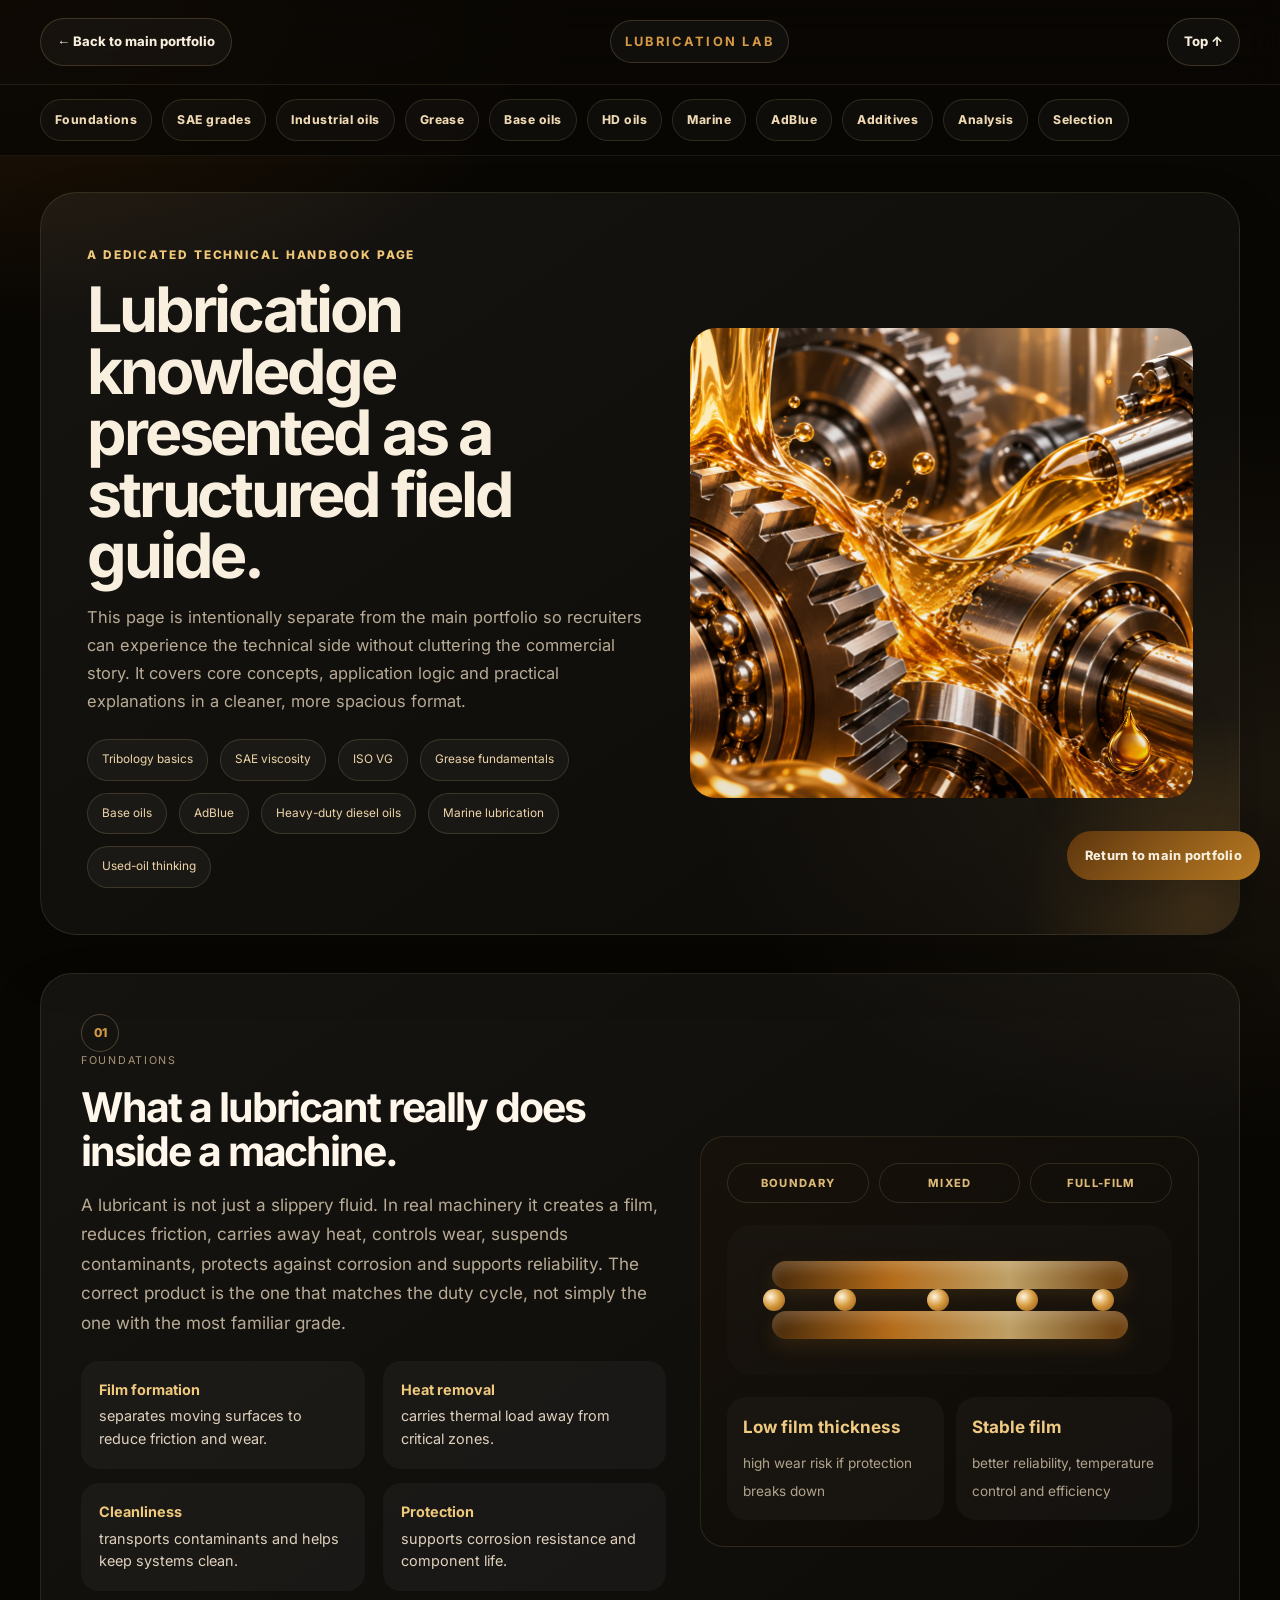
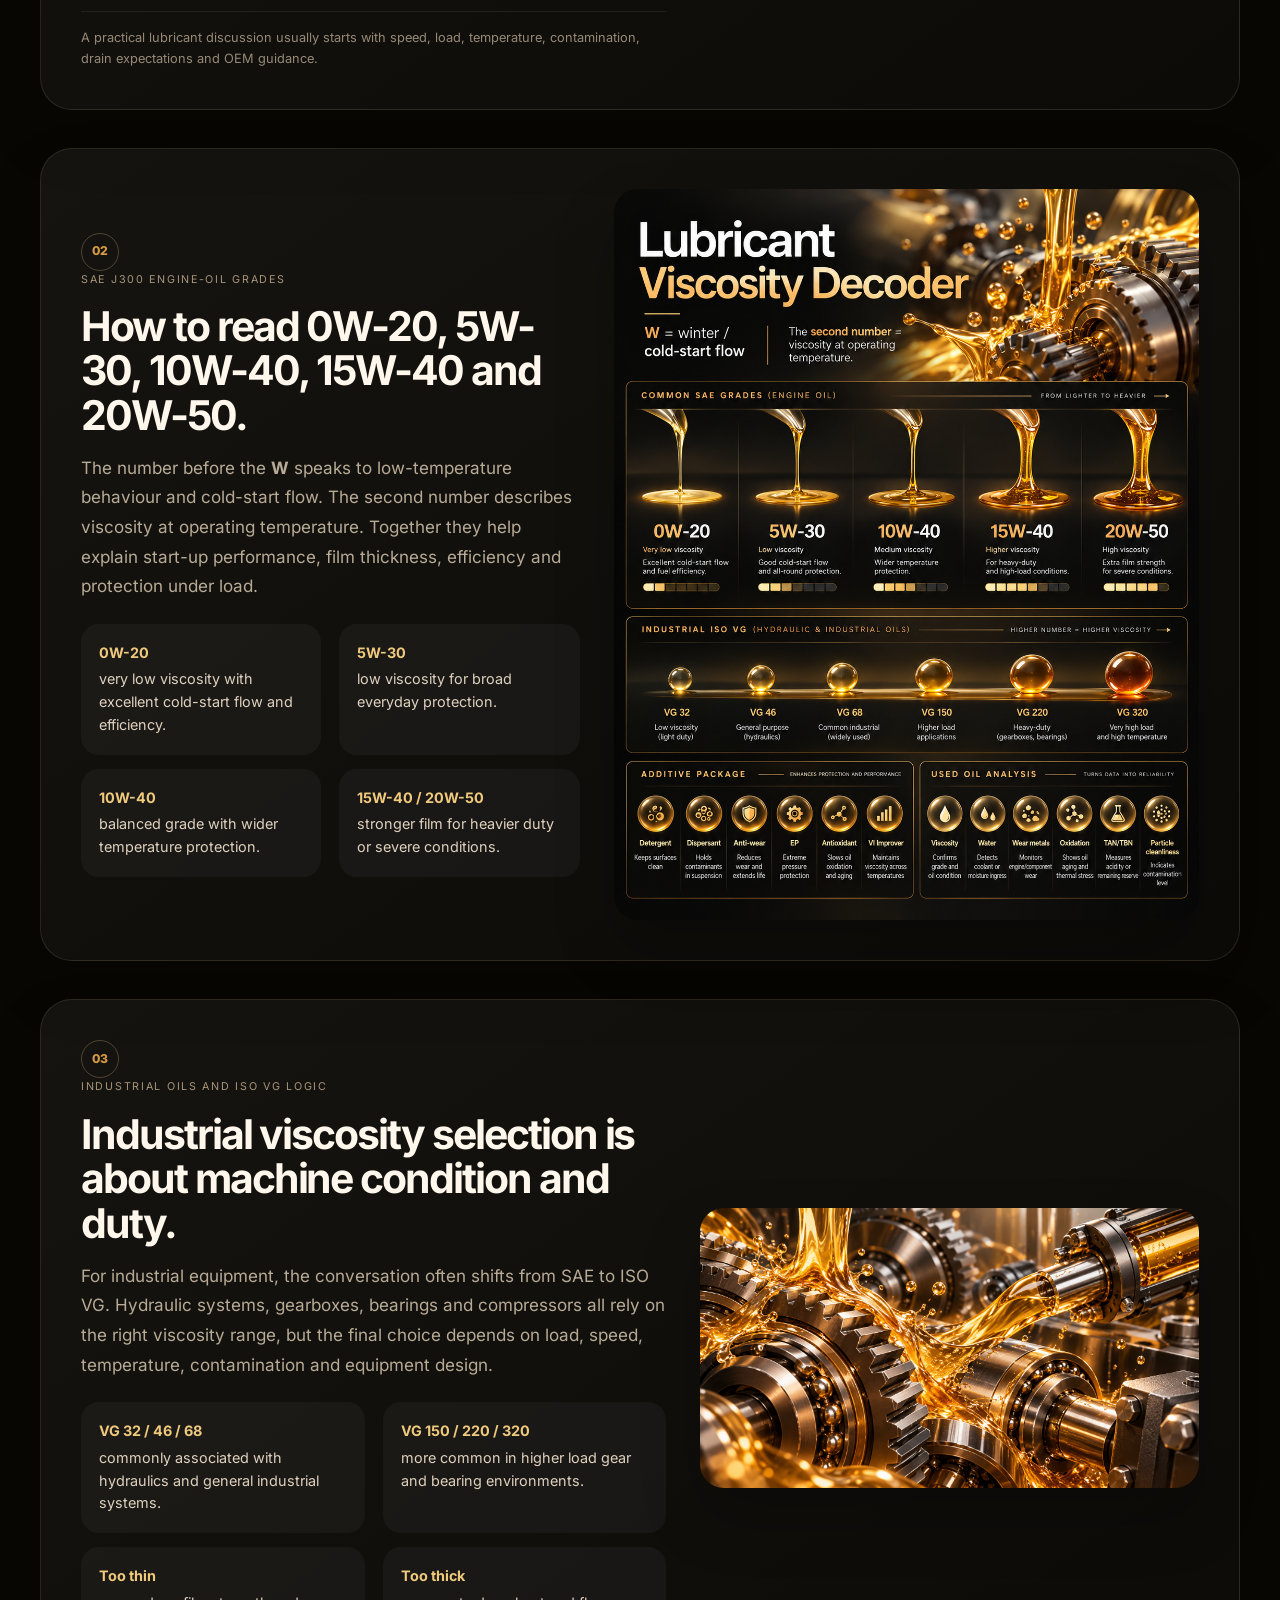
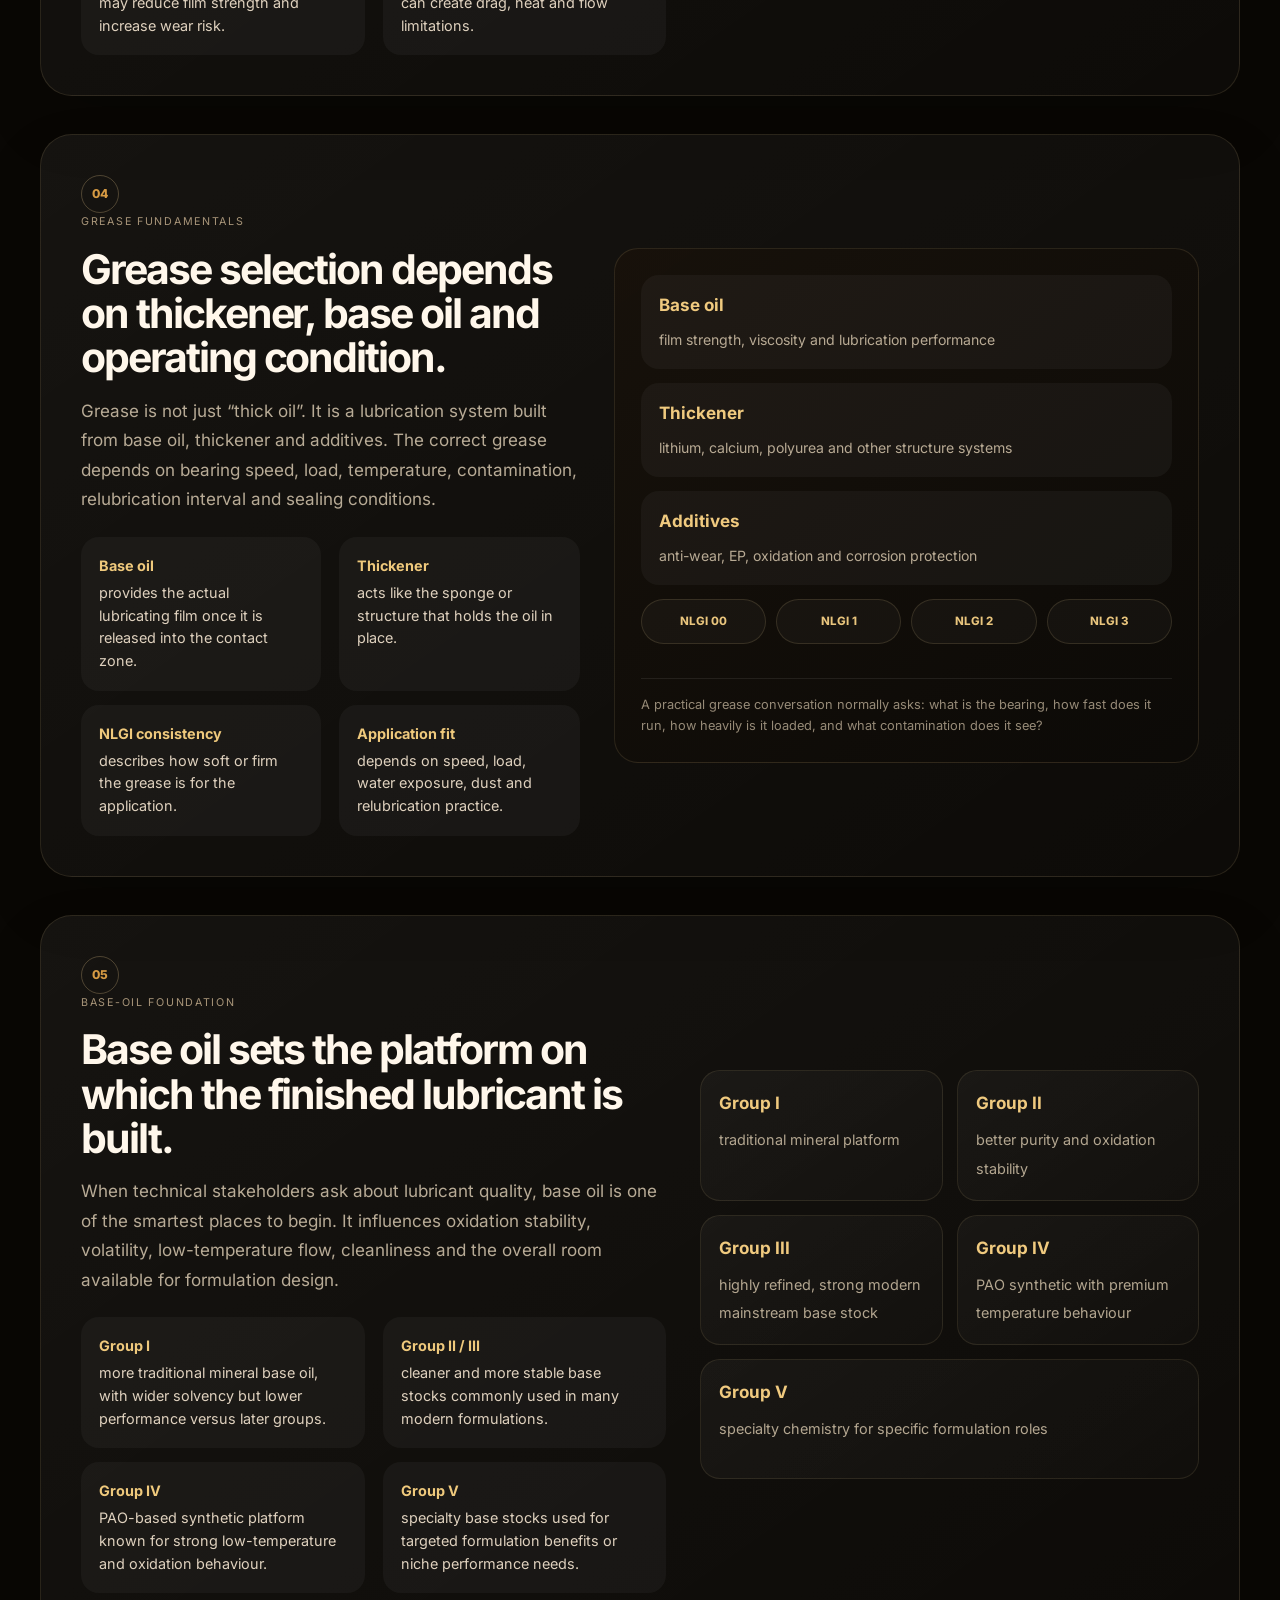
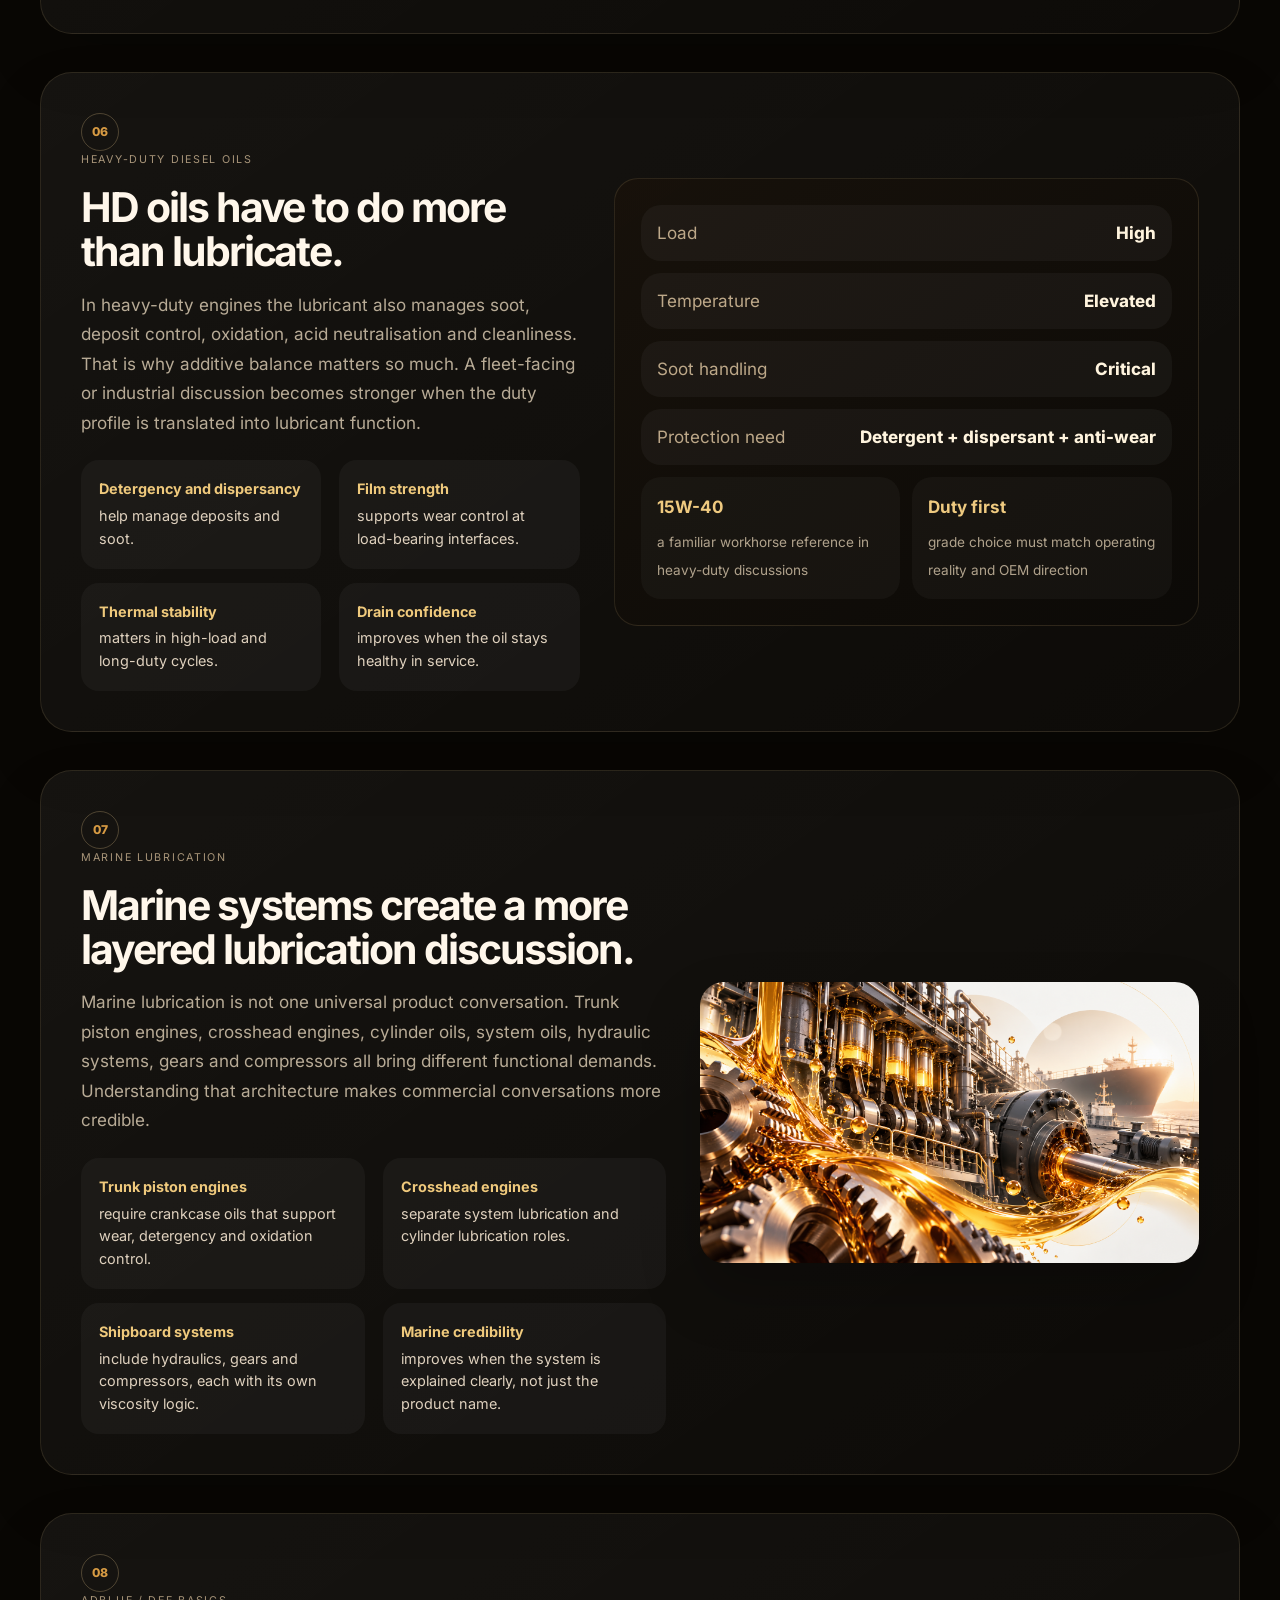
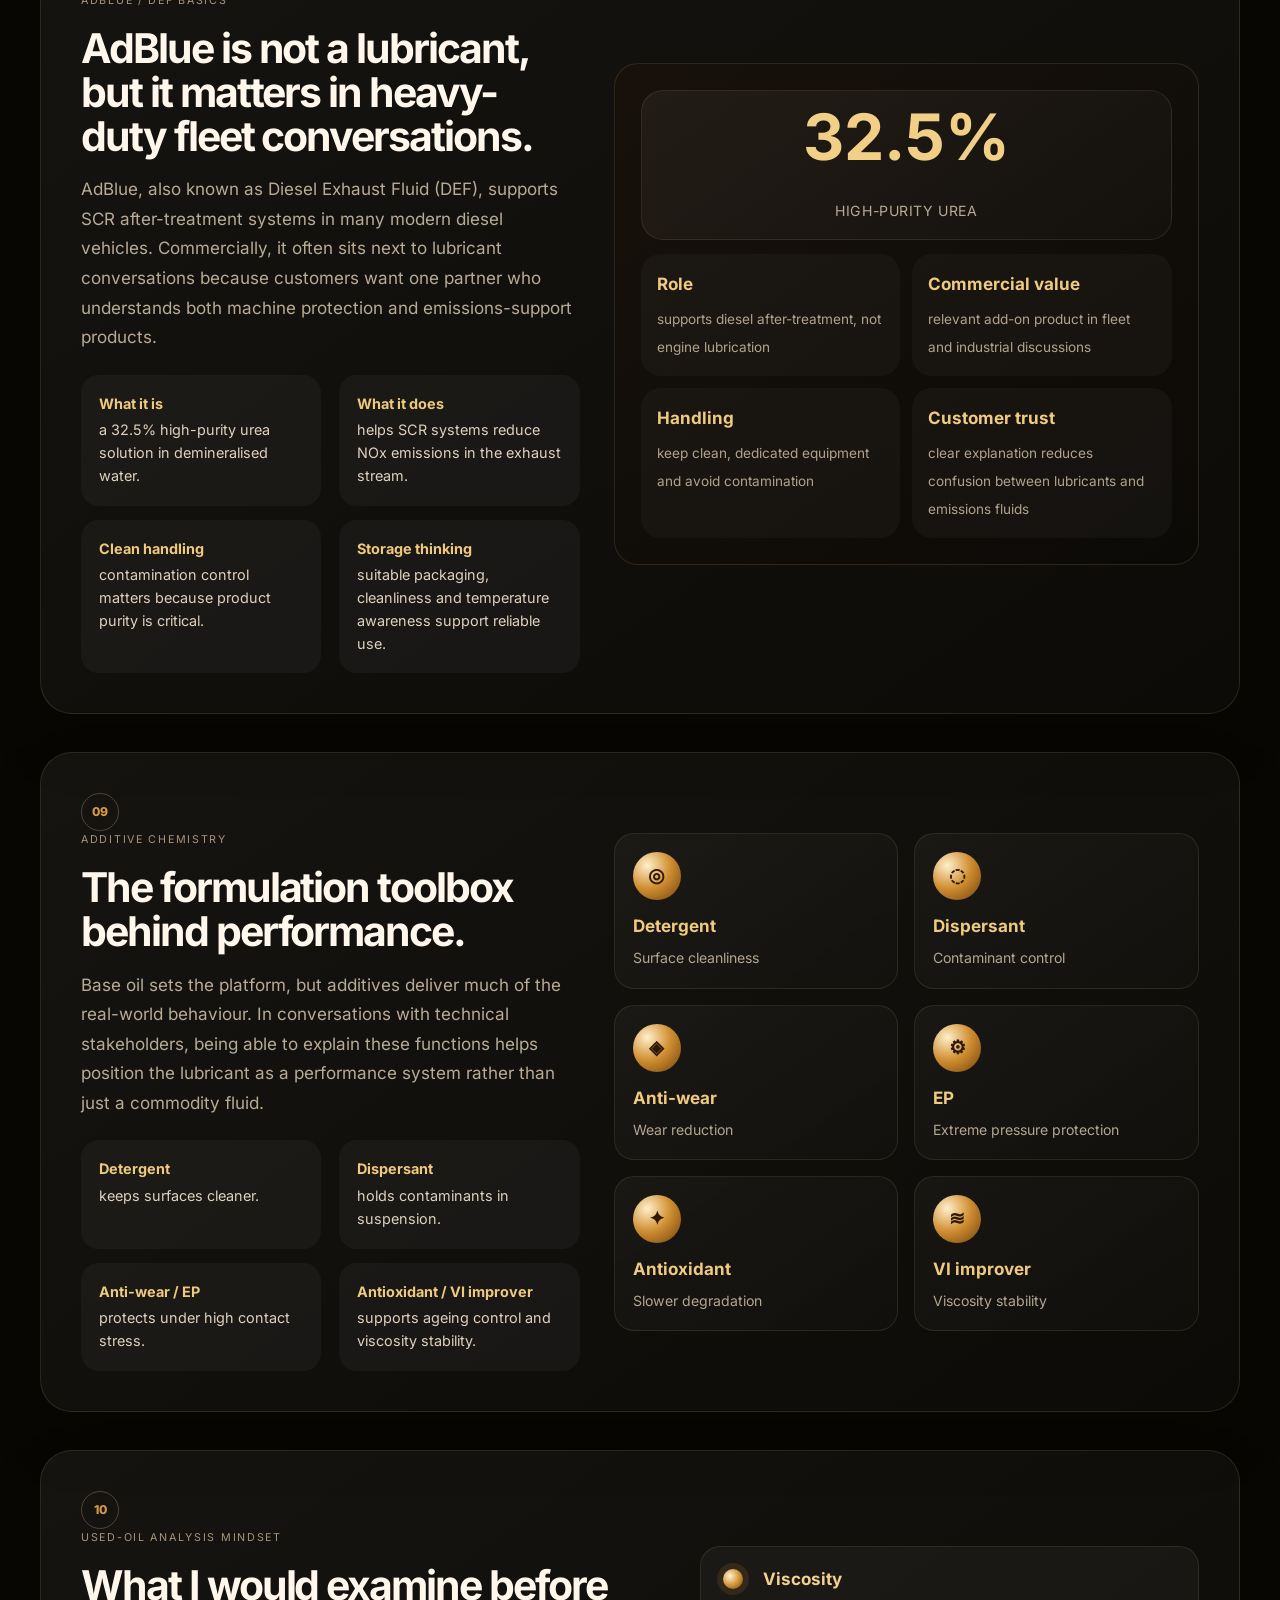
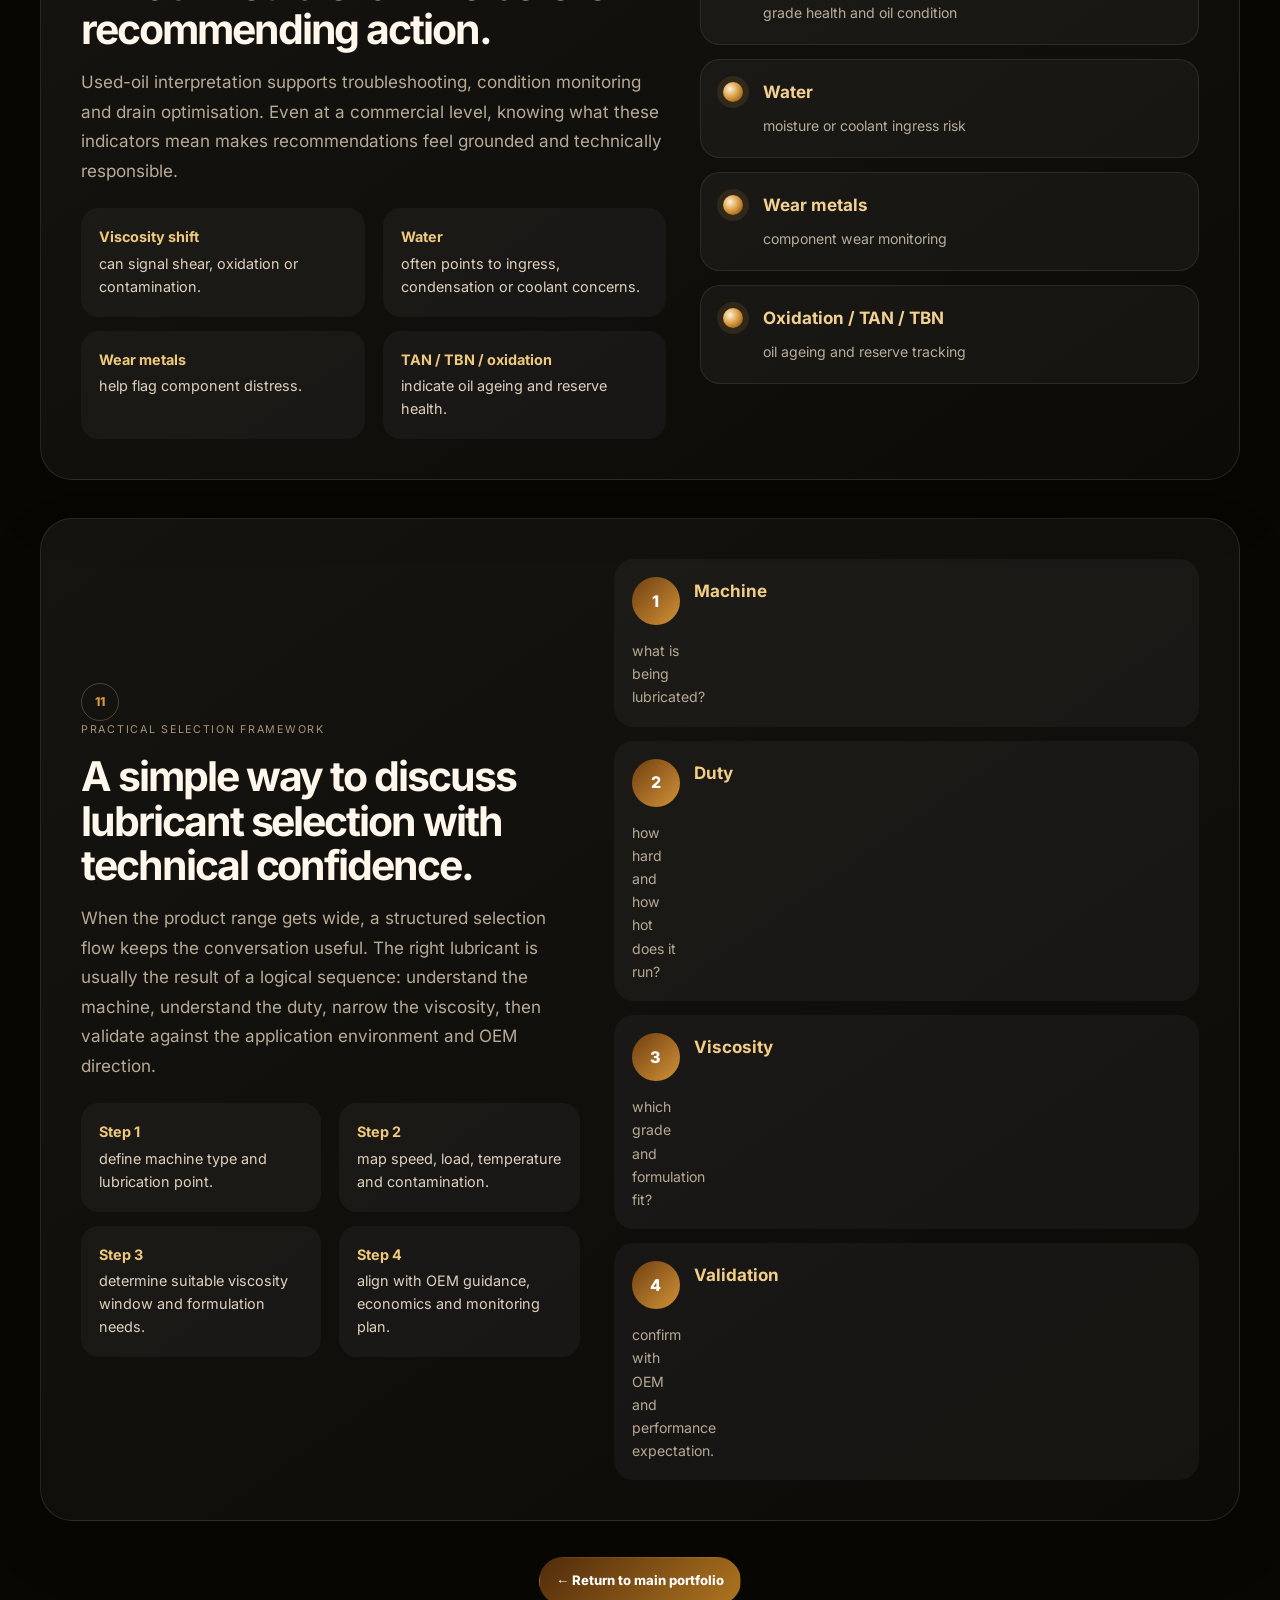
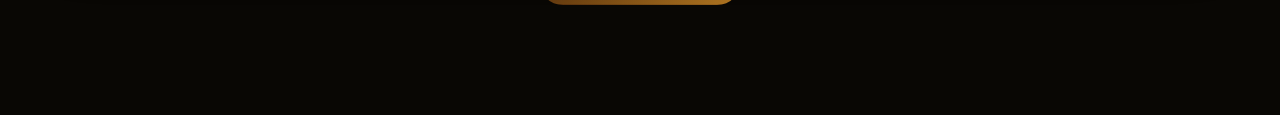
==== commit 9abbbe39: "Add files via upload" ====
--- a/lubrication-lab.html
+++ b/lubrication-lab.html
@@ -7,7 +7,7 @@
   <meta name="theme-color" content="#090704">
   <meta name="description" content="Lubrication Lab: a visual handbook across industrial, heavy-duty and marine lubrication.">
   <title>Lubrication Lab | Himanshu Shekhar</title>
-  <link rel="stylesheet" href="css/styles.css">
+  <link rel="stylesheet" href="css/styles.css?v=5">
 </head>
 <body class="lab-page-body">
   <div class="lab-page-shell">
@@ -21,8 +21,11 @@
       <a href="#foundations">Foundations</a>
       <a href="#sae">SAE grades</a>
       <a href="#industrial">Industrial oils</a>
+      <a href="#grease">Grease</a>
+      <a href="#base-oils">Base oils</a>
       <a href="#hd">HD oils</a>
       <a href="#marine">Marine</a>
+      <a href="#adblue">AdBlue</a>
       <a href="#additives">Additives</a>
       <a href="#analysis">Analysis</a>
       <a href="#selection">Selection</a>
@@ -34,12 +37,15 @@
       <section class="lab-page-hero">
         <div>
           <span class="lab-page-kicker">A dedicated technical handbook page</span>
-          <h1>Lubrication knowledge presented like a premium field guide.</h1>
-          <p>This page is intentionally separate from the main portfolio so recruiters can experience the technical side without cluttering the commercial story. It covers core concepts, application logic and the kind of practical explanation that makes lubricant discussions credible.</p>
+          <h1>Lubrication knowledge presented as a structured field guide.</h1>
+          <p>This page is intentionally separate from the main portfolio so recruiters can experience the technical side without cluttering the commercial story. It covers core concepts, application logic and practical explanations in a cleaner, more spacious format.</p>
           <div class="lab-pill-row">
             <span>Tribology basics</span>
             <span>SAE viscosity</span>
             <span>ISO VG</span>
+            <span>Grease fundamentals</span>
+            <span>Base oils</span>
+            <span>AdBlue</span>
             <span>Heavy-duty diesel oils</span>
             <span>Marine lubrication</span>
             <span>Used-oil thinking</span>
@@ -114,9 +120,59 @@
           </div>
         </section>
 
+        <section class="lab-section-card reverse" id="grease">
+          <div class="lab-section-copy">
+            <span class="lab-card-index">04</span>
+            <small>Grease fundamentals</small>
+            <h2>Grease selection depends on thickener, base oil and operating condition.</h2>
+            <p>Grease is not just “thick oil”. It is a lubrication system built from base oil, thickener and additives. The correct grease depends on bearing speed, load, temperature, contamination, relubrication interval and sealing conditions.</p>
+            <div class="lab-bullet-grid">
+              <div><strong>Base oil</strong> provides the actual lubricating film once it is released into the contact zone.</div>
+              <div><strong>Thickener</strong> acts like the sponge or structure that holds the oil in place.</div>
+              <div><strong>NLGI consistency</strong> describes how soft or firm the grease is for the application.</div>
+              <div><strong>Application fit</strong> depends on speed, load, water exposure, dust and relubrication practice.</div>
+            </div>
+          </div>
+          <div class="lab-section-media">
+            <div class="lab-grease-panel">
+              <div class="lab-layer-card"><strong>Base oil</strong><span>film strength, viscosity and lubrication performance</span></div>
+              <div class="lab-layer-card"><strong>Thickener</strong><span>lithium, calcium, polyurea and other structure systems</span></div>
+              <div class="lab-layer-card"><strong>Additives</strong><span>anti-wear, EP, oxidation and corrosion protection</span></div>
+              <div class="lab-consistency-row">
+                <span>NLGI 00</span><span>NLGI 1</span><span>NLGI 2</span><span>NLGI 3</span>
+              </div>
+              <div class="lab-technical-note">A practical grease conversation normally asks: what is the bearing, how fast does it run, how heavily is it loaded, and what contamination does it see?</div>
+            </div>
+          </div>
+        </section>
+
+        <section class="lab-section-card" id="base-oils">
+          <div class="lab-section-copy">
+            <span class="lab-card-index">05</span>
+            <small>Base-oil foundation</small>
+            <h2>Base oil sets the platform on which the finished lubricant is built.</h2>
+            <p>When technical stakeholders ask about lubricant quality, base oil is one of the smartest places to begin. It influences oxidation stability, volatility, low-temperature flow, cleanliness and the overall room available for formulation design.</p>
+            <div class="lab-bullet-grid">
+              <div><strong>Group I</strong> more traditional mineral base oil, with wider solvency but lower performance versus later groups.</div>
+              <div><strong>Group II / III</strong> cleaner and more stable base stocks commonly used in many modern formulations.</div>
+              <div><strong>Group IV</strong> PAO-based synthetic platform known for strong low-temperature and oxidation behaviour.</div>
+              <div><strong>Group V</strong> specialty base stocks used for targeted formulation benefits or niche performance needs.</div>
+            </div>
+          </div>
+          <div class="lab-section-media">
+            <div class="lab-baseoil-grid">
+              <div><strong>Group I</strong><span>traditional mineral platform</span></div>
+              <div><strong>Group II</strong><span>better purity and oxidation stability</span></div>
+              <div><strong>Group III</strong><span>highly refined, strong modern mainstream base stock</span></div>
+              <div><strong>Group IV</strong><span>PAO synthetic with premium temperature behaviour</span></div>
+              <div><strong>Group V</strong><span>specialty chemistry for specific formulation roles</span></div>
+            </div>
+          </div>
+        </section>
+
         <section class="lab-section-card reverse" id="hd">
           <div class="lab-section-copy">
-            <span class="lab-card-index">04</span>
+            <span class="lab-card-index">06</span>
             <small>Heavy-duty diesel oils</small>
             <h2>HD oils have to do more than lubricate.</h2>
             <p>In heavy-duty engines the lubricant also manages soot, deposit control, oxidation, acid neutralisation and cleanliness. That is why additive balance matters so much. A fleet-facing or industrial discussion becomes stronger when the duty profile is translated into lubricant function.</p>
@@ -143,7 +199,7 @@
 
         <section class="lab-section-card" id="marine">
           <div class="lab-section-copy">
-            <span class="lab-card-index">05</span>
+            <span class="lab-card-index">07</span>
             <small>Marine lubrication</small>
             <h2>Marine systems create a more layered lubrication discussion.</h2>
             <p>Marine lubrication is not one universal product conversation. Trunk piston engines, crosshead engines, cylinder oils, system oils, hydraulic systems, gears and compressors all bring different functional demands. Understanding that architecture makes commercial conversations more credible.</p>
@@ -159,9 +215,35 @@
           </div>
         </section>
 
+        <section class="lab-section-card reverse" id="adblue">
+          <div class="lab-section-copy">
+            <span class="lab-card-index">08</span>
+            <small>AdBlue / DEF basics</small>
+            <h2>AdBlue is not a lubricant, but it matters in heavy-duty fleet conversations.</h2>
+            <p>AdBlue, also known as Diesel Exhaust Fluid (DEF), supports SCR after-treatment systems in many modern diesel vehicles. Commercially, it often sits next to lubricant conversations because customers want one partner who understands both machine protection and emissions-support products.</p>
+            <div class="lab-bullet-grid">
+              <div><strong>What it is</strong> a 32.5% high-purity urea solution in demineralised water.</div>
+              <div><strong>What it does</strong> helps SCR systems reduce NOx emissions in the exhaust stream.</div>
+              <div><strong>Clean handling</strong> contamination control matters because product purity is critical.</div>
+              <div><strong>Storage thinking</strong> suitable packaging, cleanliness and temperature awareness support reliable use.</div>
+            </div>
+          </div>
+          <div class="lab-section-media">
+            <div class="lab-adblue-panel">
+              <div class="lab-adblue-stat"><strong>32.5%</strong><span>high-purity urea</span></div>
+              <div class="lab-callout-grid">
+                <div><strong>Role</strong><span>supports diesel after-treatment, not engine lubrication</span></div>
+                <div><strong>Commercial value</strong><span>relevant add-on product in fleet and industrial discussions</span></div>
+                <div><strong>Handling</strong><span>keep clean, dedicated equipment and avoid contamination</span></div>
+                <div><strong>Customer trust</strong><span>clear explanation reduces confusion between lubricants and emissions fluids</span></div>
+              </div>
+            </div>
+          </div>
+        </section>
+
         <section class="lab-section-card reverse" id="additives">
           <div class="lab-section-copy">
-            <span class="lab-card-index">06</span>
+            <span class="lab-card-index">09</span>
             <small>Additive chemistry</small>
             <h2>The formulation toolbox behind performance.</h2>
             <p>Base oil sets the platform, but additives deliver much of the real-world behaviour. In conversations with technical stakeholders, being able to explain these functions helps position the lubricant as a performance system rather than just a commodity fluid.</p>
@@ -186,7 +268,7 @@
 
         <section class="lab-section-card" id="analysis">
           <div class="lab-section-copy">
-            <span class="lab-card-index">07</span>
+            <span class="lab-card-index">10</span>
             <small>Used-oil analysis mindset</small>
             <h2>What I would examine before recommending action.</h2>
             <p>Used-oil interpretation supports troubleshooting, condition monitoring and drain optimisation. Even at a commercial level, knowing what these indicators mean makes recommendations feel grounded and technically responsible.</p>
@@ -209,7 +291,7 @@
 
         <section class="lab-section-card reverse" id="selection">
           <div class="lab-section-copy">
-            <span class="lab-card-index">08</span>
+            <span class="lab-card-index">11</span>
             <small>Practical selection framework</small>
             <h2>A simple way to discuss lubricant selection with technical confidence.</h2>
             <p>When the product range gets wide, a structured selection flow keeps the conversation useful. The right lubricant is usually the result of a logical sequence: understand the machine, understand the duty, narrow the viscosity, then validate against the application environment and OEM direction.</p>
--- a/css/styles.css
+++ b/css/styles.css
@@ -650,82 +650,94 @@
 
 
 
-/* ===== Final refinement: compact hero, edge-to-edge graphic, always-visible oil-drop cursor ===== */
+/* ===== Final refinement: compact text-first hero, no gear image, all key content visible on first screen ===== */
 .hero {
   width: 100%;
   max-width: none;
   min-height: calc(100svh - var(--header-height));
   margin: 0;
-  padding: calc(var(--header-height) + 42px) 0 36px max(24px, calc((100vw - var(--content-width)) / 2));
+  padding: calc(var(--header-height) + 34px) max(24px, calc((100vw - var(--content-width)) / 2)) 28px;
   display: flex;
   align-items: center;
 }
 .hero-copy {
   position: relative;
   z-index: 2;
-  max-width: min(640px, 48vw);
+  max-width: min(900px, 78vw);
+}
+.hero > .hero-copy > .eyebrow {
+  display: flex;
+  flex-direction: column;
+  gap: 8px;
+  margin-bottom: 18px;
+}
+.eyebrow-primary {
+  display: block;
+  color: var(--accent);
+  font-size: clamp(1rem, 1.55vw, 1.18rem);
+  font-weight: 820;
+  letter-spacing: .14em;
+  text-transform: uppercase;
+}
+.eyebrow-secondary {
+  display: block;
+  color: var(--accent);
+  opacity: .88;
+  font-size: clamp(.5rem, .75vw, .62rem);
+  font-weight: 760;
+  letter-spacing: .18em;
+  text-transform: uppercase;
 }
 .hero-title {
-  max-width: 10ch;
-  font-size: clamp(2.9rem, 5.35vw, 5.35rem);
+  max-width: 100%;
+  font-size: clamp(2.7rem, 4.2vw, 4.35rem);
   line-height: .92;
   letter-spacing: -.06em;
 }
+.hero-title .hero-line { display: block; }
 .hero-subtitle {
-  max-width: 620px;
-  margin-top: 24px;
-  font-size: clamp(1rem, 1.18vw, 1.18rem);
-  line-height: 1.55;
-}
-.hero-actions { margin-top: 28px; }
-.hero-media {
+  max-width: 740px;
+  margin-top: 22px;
+  font-size: clamp(.96rem, 1.05vw, 1.08rem);
+  line-height: 1.52;
+}
+.hero-actions { margin-top: 24px; }
+.scroll-cue { left: max(24px, calc((100vw - var(--content-width)) / 2)); right: auto; bottom: 16px; }
+.lubricant-hero-art {
   position: absolute;
-  top: calc(var(--header-height) + 8px);
-  right: 0;
-  bottom: 0;
-  width: min(50vw, 760px);
-  display: flex;
-  align-items: center;
-  justify-content: flex-end;
-  overflow: visible;
+  right: max(32px, calc((100vw - var(--content-width)) / 2));
+  top: 52%;
+  width: clamp(240px, 24vw, 340px);
+  height: clamp(240px, 24vw, 340px);
+  transform: translateY(-48%);
+  pointer-events: none;
   z-index: 1;
-}
-.hero-media img {
-  width: 100%;
-  height: min(72vh, 760px);
-  object-fit: cover;
-  object-position: right center;
-  filter: saturate(1.03) contrast(1.02);
-  mask-image: linear-gradient(90deg, transparent 0%, rgba(0,0,0,.18) 12%, rgba(0,0,0,.82) 30%, #000 52%);
-  -webkit-mask-image: linear-gradient(90deg, transparent 0%, rgba(0,0,0,.18) 12%, rgba(0,0,0,.82) 30%, #000 52%);
-}
-.hero-media-glow {
-  position: absolute;
-  inset: auto 30px 12% auto;
-  width: 52%;
-  height: 42%;
-  border-radius: 50%;
-  background: radial-gradient(circle, rgba(208,153,60,.18), transparent 68%);
-  filter: blur(15px);
-  pointer-events: none;
-}
-.hero-media-chip {
-  position: absolute;
-  right: 48px;
-  bottom: 24px;
-  padding: 10px 14px;
-  border: 1px solid rgba(182,106,22,.28);
-  border-radius: 999px;
-  background: rgba(247,247,245,.78);
-  backdrop-filter: blur(8px);
-  color: var(--oil-copper);
-  font-size: .72rem;
-  font-weight: 780;
-  letter-spacing: .12em;
-  text-transform: uppercase;
-}
-.scroll-cue { left: max(24px, calc((100vw - var(--content-width)) / 2)); right: auto; bottom: 18px; }
-.lubricant-hero-art { display: none !important; }
+  opacity: .96;
+}
+.hero-drop { width: 92px; height: 92px; left: 54%; top: 48%; }
+.hero-art-label, .hero-media, .hero-media-chip, .hero-media-glow { display: none !important; }
+
+@media (max-width: 1180px) {
+  .hero-copy { max-width: min(840px, 80vw); }
+  .hero-title { max-width: 100%; font-size: clamp(2.45rem, 4vw, 3.95rem); }
+  .lubricant-hero-art { width: 260px; height: 260px; right: 24px; opacity: .7; }
+}
+@media (max-width: 980px) {
+  .hero { padding-top: calc(var(--header-height) + 28px); padding-bottom: 28px; }
+  .hero-copy { max-width: 100%; }
+  .hero-title { max-width: 100%; font-size: clamp(2.35rem, 5.8vw, 3.4rem); }
+  .lubricant-hero-art { display: none; }
+}
+@media (max-width: 720px) {
+  .hero { min-height: auto; padding: calc(var(--header-height) + 24px) 16px 40px; align-items: flex-start; }
+  .hero > .hero-copy > .eyebrow { gap: 6px; margin-bottom: 14px; }
+  .eyebrow-primary { font-size: .92rem; }
+  .eyebrow-secondary { font-size: .5rem; letter-spacing: .15em; }
+  .hero-title { font-size: clamp(2.6rem, 12vw, 4.1rem); line-height: .94; }
+  .hero-subtitle { margin-top: 18px; font-size: .98rem; }
+  .hero-actions { margin-top: 22px; }
+  .scroll-cue { position: static; margin-top: 22px; }
+}
 
 @media (pointer:fine) and (prefers-reduced-motion:no-preference) {
   html, body, a, button, [role="button"] { cursor:none !important; }
@@ -1180,7 +1192,7 @@
 }
 
 @media (max-width: 720px) {
-  .hero-title { max-width: 100%; }
+  .hero-title { max-width: 100%; font-size: clamp(2.35rem, 5.8vw, 3.4rem); }
   .hero-copy { max-width: 100%; }
   .hero-media {
     position: relative;
@@ -1257,3 +1269,277 @@
     margin-top: 12px;
   }
 }
+
+
+/* ===== Final user-requested refinements v5 ===== */
+.hero {
+  width: min(var(--content-width), calc(100% - 48px));
+  max-width: var(--content-width);
+  min-height: calc(100svh - var(--header-height));
+  margin: 0 auto;
+  padding: calc(var(--header-height) + 24px) 0 22px;
+  display: grid;
+  align-items: center;
+  position: relative;
+  overflow: hidden;
+}
+.hero::before {
+  right: -120px;
+  top: 8%;
+  width: 500px;
+  height: 500px;
+  opacity: .15;
+  animation: heroGlowFloat 10s ease-in-out infinite;
+}
+.hero::after {
+  left: -8vw;
+  right: -8vw;
+  bottom: -170px;
+  height: 260px;
+  opacity: .8;
+}
+.hero-copy {
+  max-width: 920px !important;
+  padding-right: 60px;
+  position: relative;
+  z-index: 2;
+}
+.hero > .hero-copy > .eyebrow {
+  display: flex;
+  flex-wrap: wrap;
+  align-items: baseline;
+  gap: 10px 16px;
+  margin-bottom: 18px;
+  text-wrap: balance;
+}
+.eyebrow-primary {
+  color: var(--accent);
+  font-size: 1.28rem;
+  font-weight: 820;
+  letter-spacing: .14em;
+  text-transform: uppercase;
+}
+.eyebrow-secondary {
+  color: color-mix(in srgb, var(--accent) 88%, #5e5e5e);
+  font-size: .66rem;
+  font-weight: 760;
+  letter-spacing: .18em;
+  text-transform: uppercase;
+}
+.hero-title {
+  max-width: 880px;
+  font-size: clamp(3rem, 5.2vw, 5.15rem);
+  line-height: .94;
+  letter-spacing: -.065em;
+  text-wrap: balance;
+}
+.hero-title::after { margin-top: 18px; }
+.hero-subtitle {
+  max-width: 760px;
+  margin-top: 20px;
+  font-size: clamp(.98rem, 1.1vw, 1.12rem);
+  line-height: 1.62;
+}
+.hero-actions { margin-top: 22px; }
+.scroll-cue, .hero-media, .lubricant-hero-art { display: none !important; }
+.hero-ambient {
+  position: absolute;
+  right: 2%;
+  top: 50%;
+  width: min(34vw, 380px);
+  aspect-ratio: 1 / 1;
+  transform: translateY(-44%);
+  pointer-events: none;
+  z-index: 1;
+  opacity: .95;
+}
+.ambient-orb {
+  position: absolute;
+  inset: 10% 5% 8% 14%;
+  border-radius: 50%;
+  background: radial-gradient(circle at 38% 35%, rgba(255,244,220,.94) 0 4%, rgba(241,214,165,.7) 4.2%, rgba(206,163,96,.2) 35%, rgba(185,131,46,.08) 55%, transparent 72%);
+  filter: blur(.2px);
+}
+.ambient-ring {
+  position: absolute;
+  border: 1.5px solid rgba(194,137,48,.34);
+  border-radius: 50%;
+}
+.ambient-ring.ring-a { inset: 4% 1% 2% 18%; transform: rotate(24deg); }
+.ambient-ring.ring-b { inset: 18% 18% 18% 26%; border-color: rgba(210,168,93,.30); transform: rotate(-18deg); }
+.ambient-drop {
+  position: absolute;
+  left: 46%;
+  top: 44%;
+  width: 34px;
+  height: 46px;
+  transform: translate(-50%, -50%);
+  border-radius: 58% 42% 62% 38% / 68% 42% 58% 32%;
+  background: linear-gradient(145deg,#5b2e0d 0%,#a8641a 42%,#ddaa54 72%,#f5deb0 100%);
+  box-shadow: inset 4px 5px 8px rgba(255,255,255,.35), inset -6px -8px 10px rgba(43,19,5,.34), 0 10px 22px rgba(117,67,17,.18);
+  animation: ambientDropFloat 5.4s ease-in-out infinite;
+}
+.ambient-drop::before {
+  content: '';
+  position: absolute;
+  width: 10px;
+  height: 8px;
+  left: 7px;
+  top: 7px;
+  border-radius: 50%;
+  background: rgba(255,247,230,.62);
+  filter: blur(.4px);
+}
+@keyframes heroGlowFloat { 0%,100% { transform: rotate(-18deg) translateY(0); } 50% { transform: rotate(-14deg) translateY(-10px); } }
+@keyframes ambientDropFloat { 0%,100% { transform: translate(-50%, -50%) translateY(0px); } 50% { transform: translate(-50%, -50%) translateY(-10px); } }
+
+.lab-page-body, .lab-page-body * {
+  font-style: normal !important;
+}
+.lab-page-body .lab-page-hero h1,
+.lab-page-body .lab-section-copy h2,
+.lab-page-body .lab-page-header strong {
+  font-family: var(--heading-font) !important;
+  font-style: normal !important;
+}
+.lab-main {
+  max-width: 1280px;
+  margin: 0 auto;
+  padding-top: 36px;
+}
+.lab-page-hero {
+  gap: 48px;
+  padding: 46px;
+  border-radius: 36px;
+}
+.lab-page-hero h1 {
+  max-width: 13ch;
+  font-size: clamp(2.65rem, 4.9vw, 4.75rem);
+  line-height: .98;
+  letter-spacing: -.05em;
+}
+.lab-page-hero p {
+  max-width: 62ch;
+  font-size: 1.02rem;
+  line-height: 1.72;
+}
+.lab-page-kicker { letter-spacing: .16em; }
+.lab-pill-row { gap: 12px; margin-top: 24px; }
+.lab-pill-row span { padding: 10px 14px; }
+.lab-sections { gap: 38px; margin-top: 38px; }
+.lab-section-card {
+  gap: 34px;
+  padding: 40px;
+  border-radius: 32px;
+}
+.lab-section-copy h2 {
+  margin: 16px 0 14px;
+  line-height: 1.08;
+}
+.lab-section-copy p {
+  max-width: 62ch;
+  line-height: 1.74;
+}
+.lab-bullet-grid { gap: 14px 18px; margin-top: 22px; }
+.lab-bullet-grid div {
+  padding: 18px;
+  line-height: 1.58;
+  border-radius: 18px;
+}
+.lab-technical-note { margin-top: 20px; line-height: 1.6; }
+.lab-icon-grid div, .lab-callout-grid div, .selection-steps div, .analysis-node, .metric-strip { border-radius: 20px; }
+.lab-grease-panel, .lab-adblue-panel {
+  display: grid;
+  gap: 14px;
+  padding: 26px;
+  min-height: 100%;
+  border-radius: 24px;
+  border: 1px solid rgba(242,209,146,.12);
+  background: linear-gradient(145deg, rgba(24,18,11,.95), rgba(12,10,7,.98));
+}
+.lab-layer-card {
+  padding: 16px 18px;
+  border-radius: 18px;
+  background: rgba(255,255,255,.04);
+}
+.lab-layer-card strong { display: block; color: #f0ca7f; margin-bottom: 6px; }
+.lab-layer-card span { color: #b8aa94; font-size: .88rem; line-height: 1.5; }
+.lab-consistency-row {
+  display: grid;
+  grid-template-columns: repeat(4, 1fr);
+  gap: 10px;
+}
+.lab-consistency-row span {
+  padding: 12px 10px;
+  border-radius: 999px;
+  text-align: center;
+  font-size: .72rem;
+  font-weight: 760;
+  color: #e9c57d;
+  border: 1px solid rgba(242,209,146,.14);
+  background: rgba(255,255,255,.03);
+}
+.lab-baseoil-grid {
+  display: grid;
+  grid-template-columns: repeat(2, minmax(0, 1fr));
+  gap: 14px;
+}
+.lab-baseoil-grid div {
+  min-height: 120px;
+  padding: 18px;
+  border-radius: 20px;
+  border: 1px solid rgba(242,209,146,.10);
+  background: linear-gradient(145deg, rgba(255,255,255,.04), rgba(255,255,255,.015));
+}
+.lab-baseoil-grid strong { display: block; color: #f0ca7f; margin-bottom: 8px; }
+.lab-baseoil-grid span { color: #b3a690; font-size: .9rem; line-height: 1.52; }
+.lab-baseoil-grid div:last-child { grid-column: 1 / -1; }
+.lab-adblue-stat {
+  display: grid;
+  place-items: center;
+  min-height: 150px;
+  border-radius: 22px;
+  background: linear-gradient(145deg, rgba(255,255,255,.05), rgba(255,255,255,.02));
+  border: 1px solid rgba(242,209,146,.10);
+  text-align: center;
+}
+.lab-adblue-stat strong {
+  display: block;
+  color: #f2cf86;
+  font-size: clamp(2.5rem, 5vw, 4rem);
+  line-height: .95;
+}
+.lab-adblue-stat span {
+  color: #b7aa95;
+  font-size: .88rem;
+  letter-spacing: .04em;
+  text-transform: uppercase;
+}
+
+@media (max-width: 980px) {
+  .hero-copy { max-width: 100% !important; padding-right: 0; }
+  .hero-ambient { right: -2%; width: min(40vw, 280px); opacity: .55; }
+  .lab-main { max-width: none; }
+}
+@media (max-width: 720px) {
+  .hero {
+    width: calc(100% - 32px);
+    min-height: calc(100svh - var(--header-height));
+    padding: calc(var(--header-height) + 16px) 0 20px;
+    display: grid;
+    align-items: center;
+  }
+  .hero > .hero-copy > .eyebrow { gap: 8px 12px; }
+  .eyebrow-primary { font-size: .96rem; }
+  .eyebrow-secondary { font-size: .58rem; }
+  .hero-title { font-size: clamp(2.2rem, 9.4vw, 3.35rem); max-width: 100%; }
+  .hero-subtitle { margin-top: 18px; font-size: .96rem; line-height: 1.58; }
+  .hero-actions { margin-top: 18px; }
+  .hero-actions .button { min-height: 48px; font-size: .84rem; padding: 12px 18px; }
+  .hero-ambient { width: 44vw; max-width: 180px; right: -4%; top: 34%; opacity: .36; }
+  .lab-page-hero { padding: 28px 24px; gap: 30px; }
+  .lab-page-hero h1 { max-width: 100%; font-size: clamp(2.2rem, 8vw, 3.3rem); }
+  .lab-page-hero p { font-size: .96rem; line-height: 1.68; }
+  .lab-section-card { padding: 26px 22px; gap: 24px; }
+  .lab-baseoil-grid, .lab-consistency-row, .lab-bullet-grid, .lab-callout-grid, .lab-icon-grid { grid-template-columns: 1fr; }
+}
